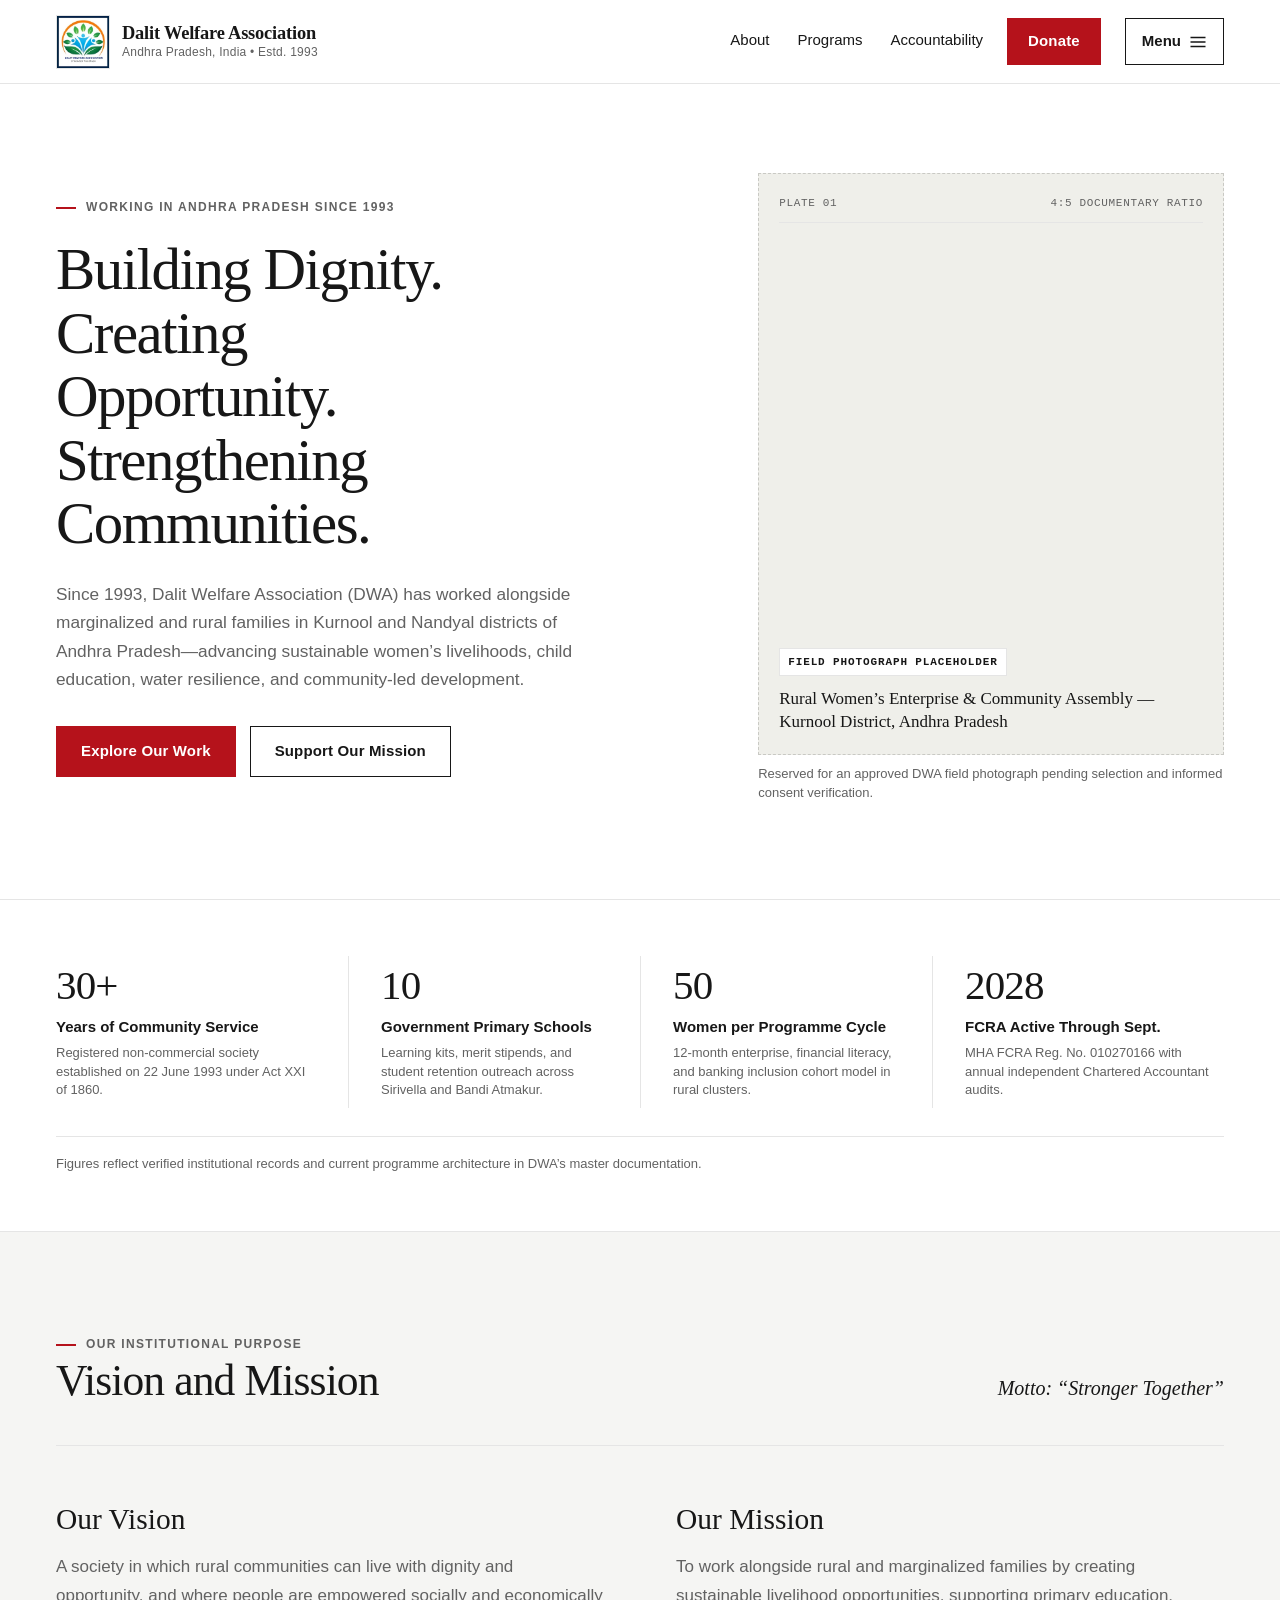
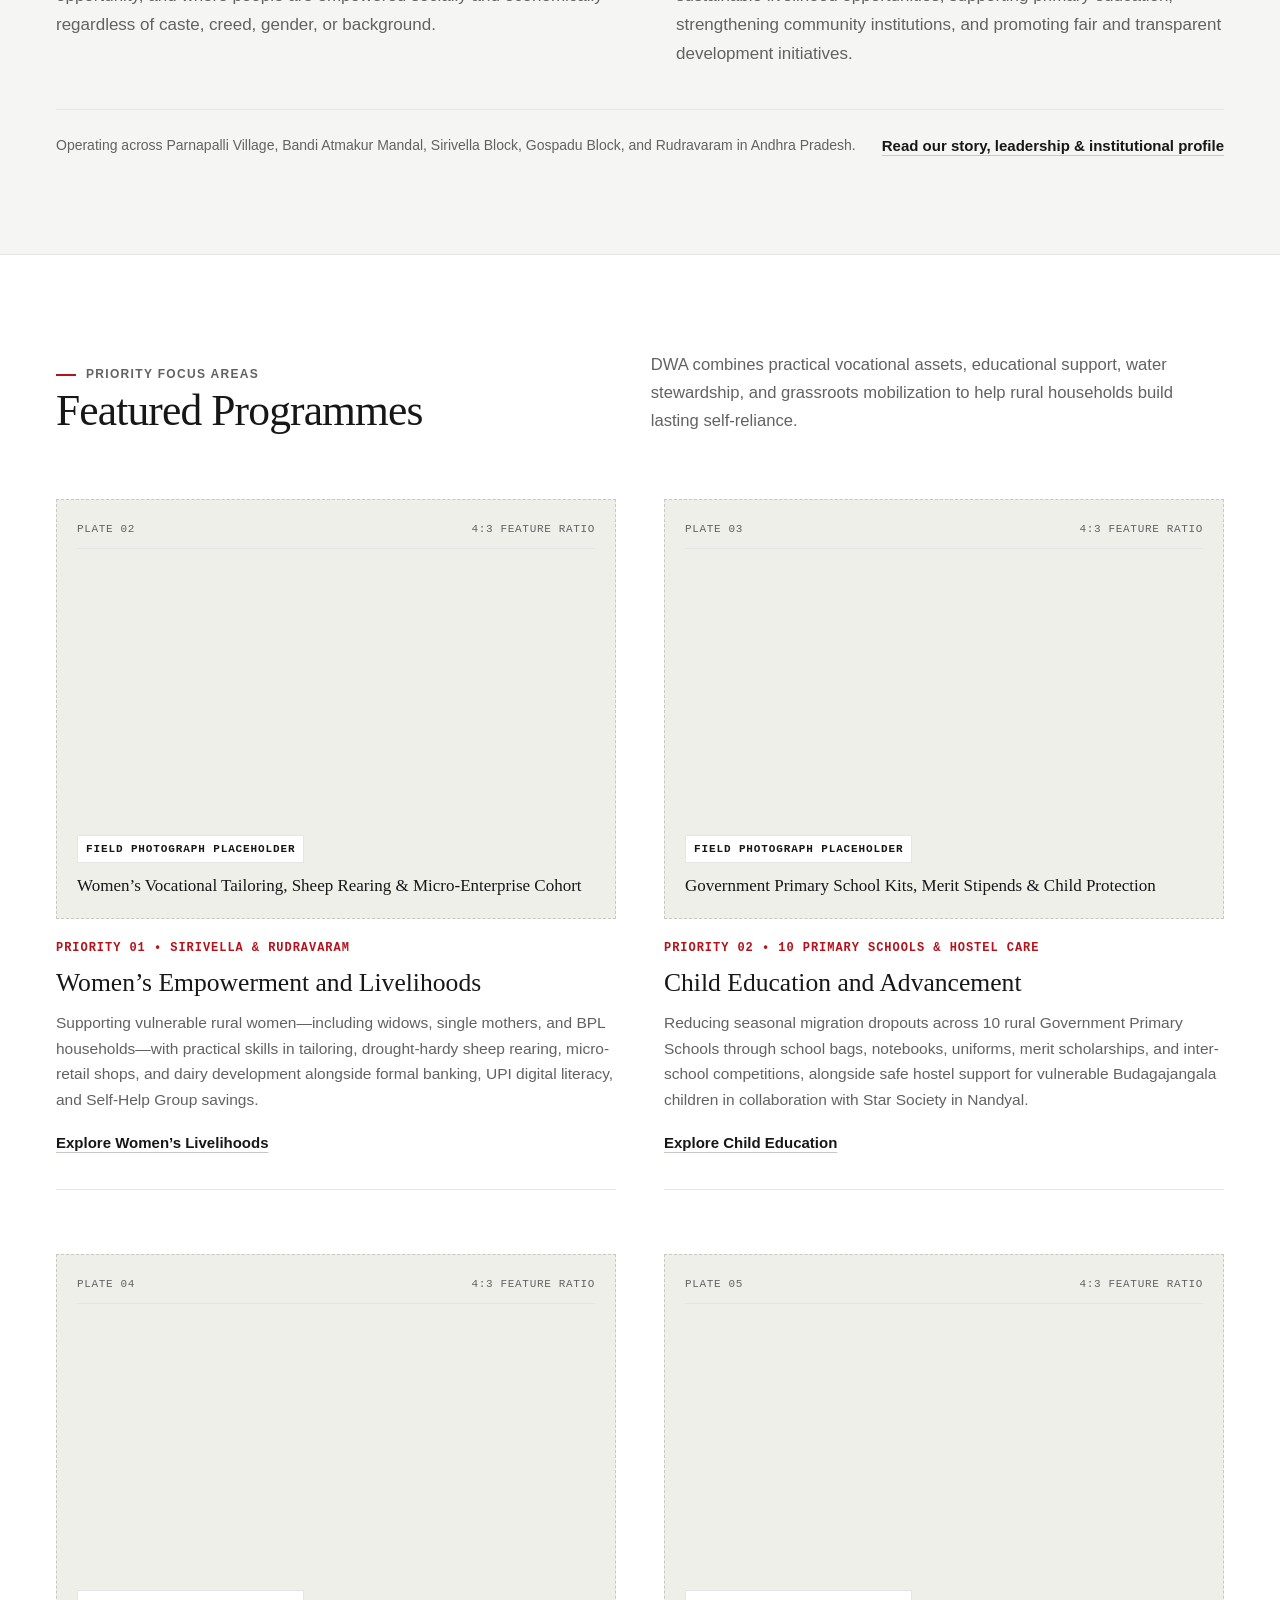
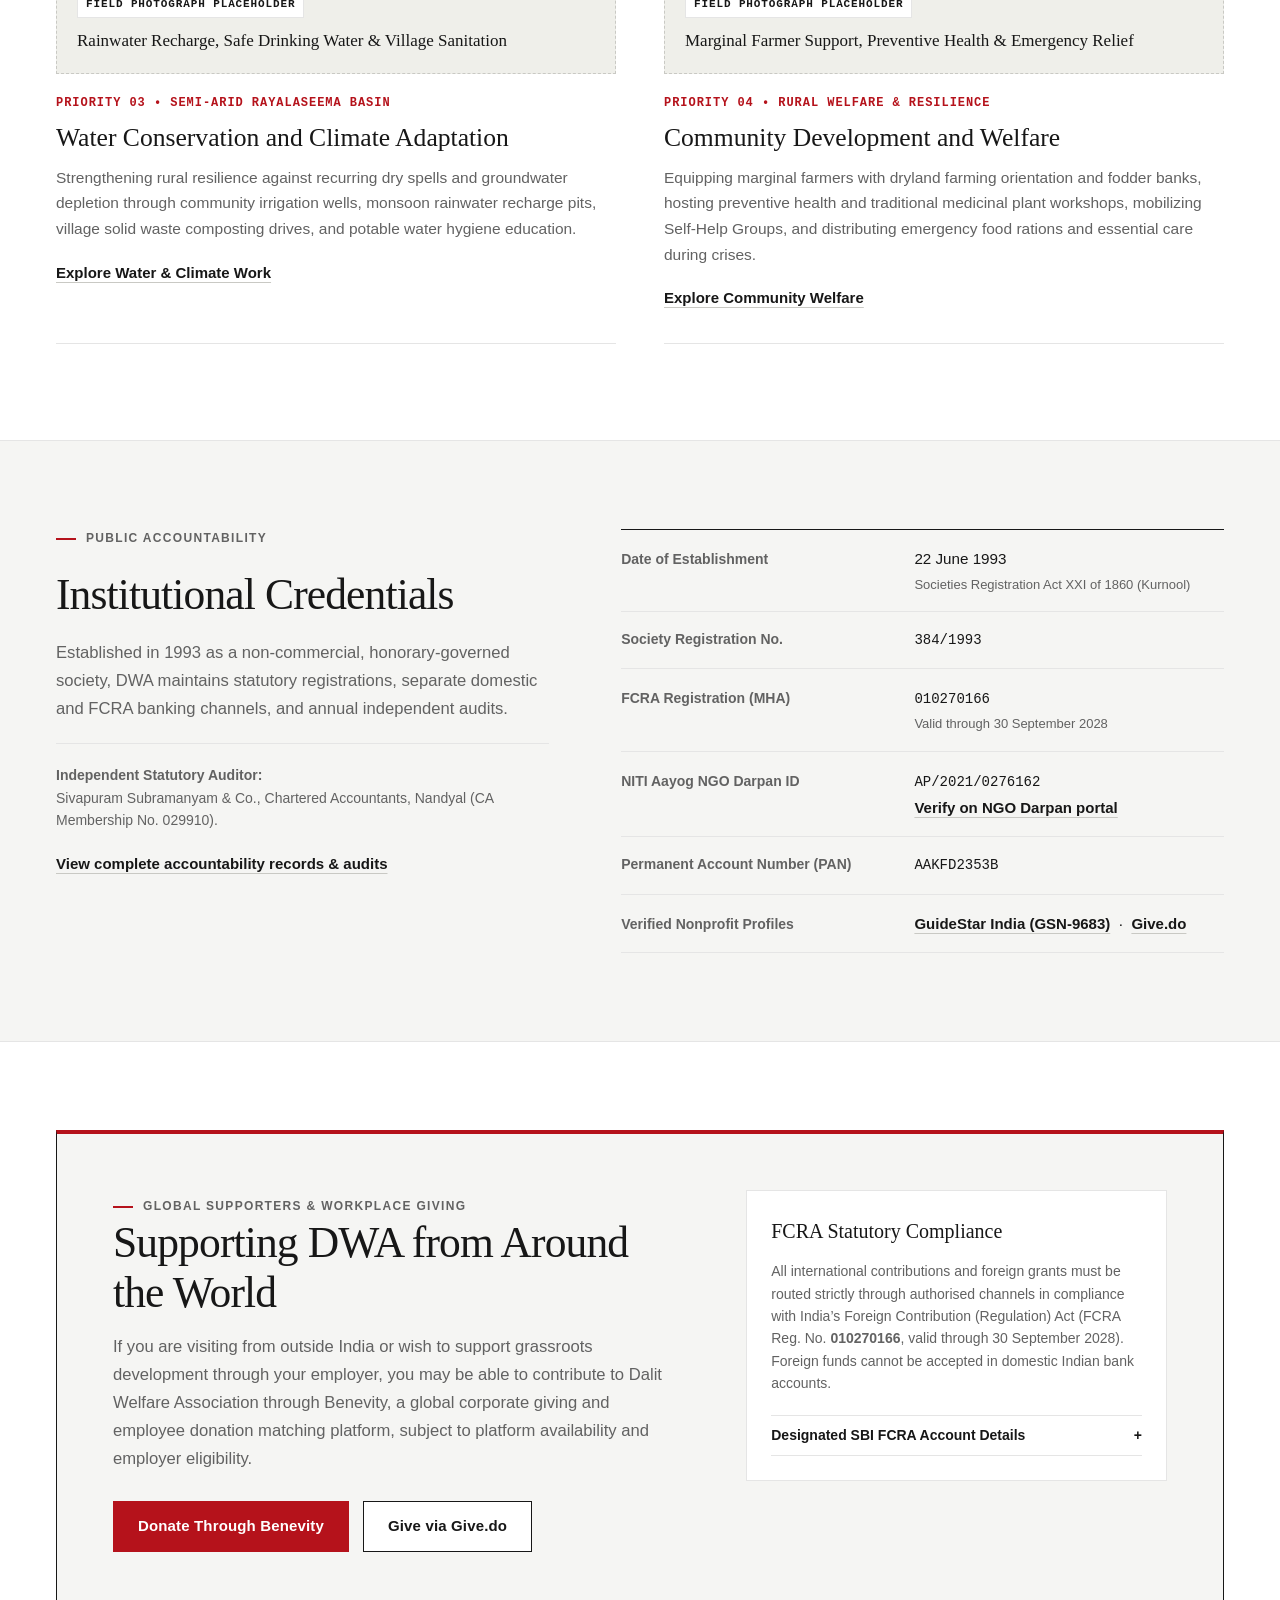
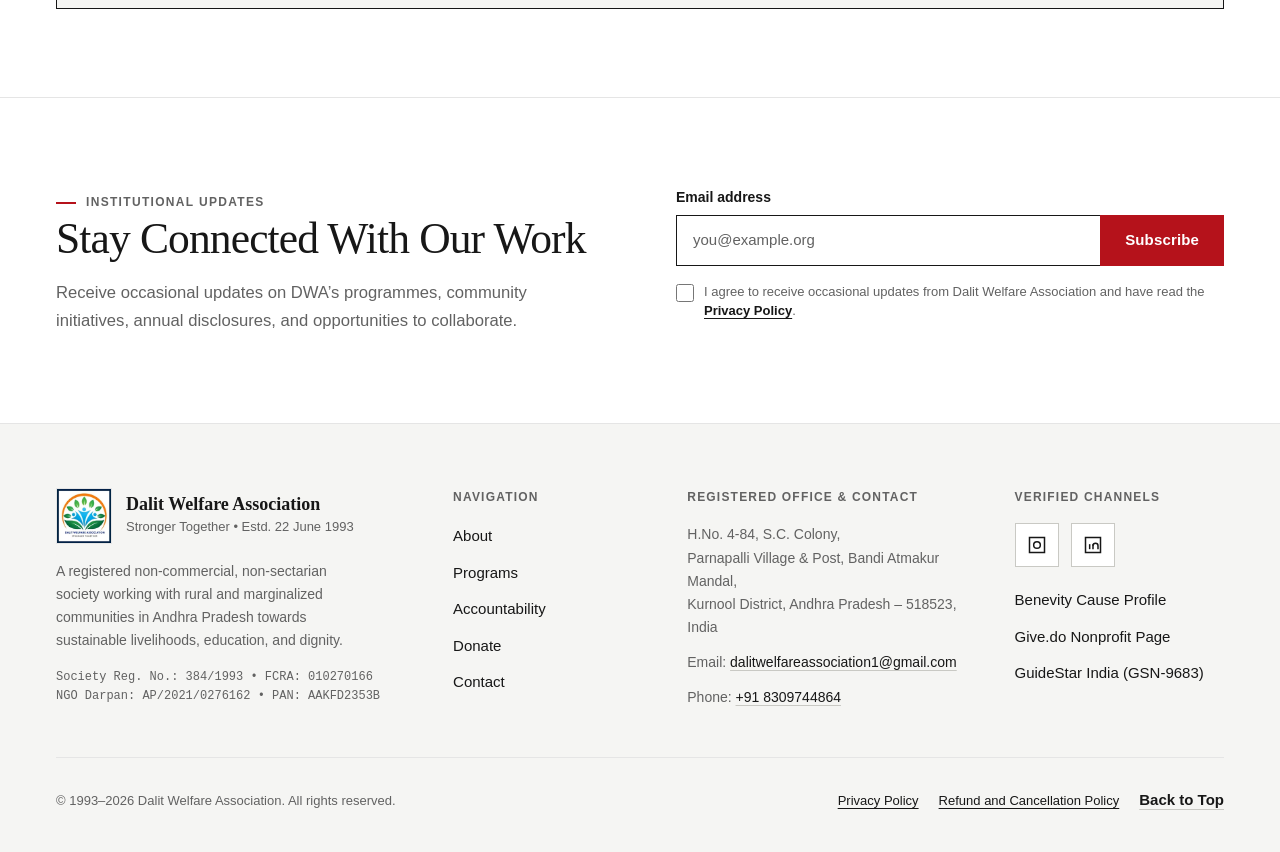
==== index.html @ 25429527 "feat: build monochrome editorial 5-page website, Cloudflare Worker form API, Pages config, and remov" ====
<!DOCTYPE html>
<html lang="en" id="top">
<head>
  <meta charset="UTF-8">
  <meta name="viewport" content="width=device-width, initial-scale=1.0">
  <title>Dalit Welfare Association (DWA) — Rural Empowerment in Andhra Pradesh Since 1993</title>
  <meta name="description" content="Established on 22 June 1993 in Kurnool District, Andhra Pradesh, Dalit Welfare Association (DWA) advances women's livelihoods, child education, water conservation, and community resilience.">
  <meta name="robots" content="index, follow">
  <meta name="theme-color" content="#FFFFFF">
  <meta name="dwa-api-base" content="">
  <link rel="canonical" href="https://dalitwelfareassociation.org/">

  <!-- Open Graph Metadata -->
  <meta property="og:type" content="website">
  <meta property="og:site_name" content="Dalit Welfare Association (DWA)">
  <meta property="og:locale" content="en_IN">
  <meta property="og:url" content="https://dalitwelfareassociation.org/">
  <meta property="og:title" content="Dalit Welfare Association (DWA) — Stronger Together Since 1993">
  <meta property="og:description" content="Registered grassroots society in Andhra Pradesh advancing sustainable women's livelihoods, primary child education, water stewardship, and transparent community development.">
  <meta property="og:image" content="https://dalitwelfareassociation.org/assets/images/dwa-logo-square.png">
  <meta property="og:image:width" content="512">
  <meta property="og:image:height" content="512">
  <meta property="og:image:alt" content="Dalit Welfare Association official square emblem">

  <!-- Twitter Card -->
  <meta name="twitter:card" content="summary">
  <meta name="twitter:title" content="Dalit Welfare Association (DWA) — Established 1993">
  <meta name="twitter:description" content="Advancing rural livelihoods, women's micro-enterprise, child education, and community resilience in Kurnool & Nandyal, Andhra Pradesh.">
  <meta name="twitter:image" content="https://dalitwelfareassociation.org/assets/images/dwa-logo-square.png">

  <!-- Icons & Preload -->
  <link rel="icon" type="image/png" sizes="64x64" href="assets/images/favicon-64.png">
  <link rel="apple-touch-icon" sizes="180x180" href="assets/images/apple-touch-icon.png">
  <link rel="preload" as="image" href="assets/images/dwa-logo-sm.webp" type="image/webp">

  <!-- Local Production Stylesheet (Zero External CDN Dependencies) -->
  <link rel="stylesheet" href="assets/css/styles.css">

  <!-- Structured Data: Verified Institutional Profile -->
  <script type="application/ld+json">
  {
    "@context": "https://schema.org",
    "@graph": [
      {
        "@type": "NGO",
        "@id": "https://dalitwelfareassociation.org/#organization",
        "name": "Dalit Welfare Association",
        "alternateName": "DWA",
        "url": "https://dalitwelfareassociation.org/",
        "logo": {
          "@type": "ImageObject",
          "url": "https://dalitwelfareassociation.org/assets/images/dwa-logo-square.png",
          "width": 512,
          "height": 512
        },
        "description": "Dalit Welfare Association (DWA) is a non-commercial, non-sectarian society registered on 22 June 1993 in Kurnool District, Andhra Pradesh, dedicated to women's livelihoods, child education, water resilience, and community-led development.",
        "foundingDate": "1993-06-22",
        "slogan": "Stronger Together",
        "email": "dalitwelfareassociation1@gmail.com",
        "telephone": "+91-8309744864",
        "taxID": "AAKFD2353B",
        "areaServed": [
          {
            "@type": "AdministrativeArea",
            "name": "Kurnool District, Andhra Pradesh"
          },
          {
            "@type": "AdministrativeArea",
            "name": "Nandyal District, Andhra Pradesh"
          }
        ],
        "address": {
          "@type": "PostalAddress",
          "streetAddress": "H.No. 4-84, S.C. Colony, Parnapalli Village & Post, Bandi Atmakur Mandal",
          "addressLocality": "Kurnool District",
          "addressRegion": "Andhra Pradesh",
          "postalCode": "518523",
          "addressCountry": "IN"
        },
        "sameAs": [
          "https://www.instagram.com/dwaindia",
          "https://id.linkedin.com/company/dalitwelfareassociation?trk=public_profile_volunteering-position_profile-section-card_full-click",
          "https://give.do/discover/18G1/dalit-welfare-association/",
          "https://guidestarindia.org/GSN-9683/DWA",
          "https://mygoodness.benevity.org/community/cause/356-5640831431326_7b83"
        ]
      },
      {
        "@type": "WebSite",
        "@id": "https://dalitwelfareassociation.org/#website",
        "url": "https://dalitwelfareassociation.org/",
        "name": "Dalit Welfare Association (DWA)",
        "publisher": {
          "@id": "https://dalitwelfareassociation.org/#organization"
        },
        "inLanguage": "en-IN"
      }
    ]
  }
  </script>
</head>
<body>

  <!-- Accessibility Skip Link -->
  <a href="#main-content" class="skip-link">Skip to main content</a>

  <!-- =========================================================================
       HEADER & PRIMARY NAVIGATION
       Square DWA Logo | Visible Nav: About, Programs, Accountability, Donate + Menu
       ========================================================================= -->
  <header class="site-header">
    <div class="dwa-container">
      <div class="site-header-inner">

        <a href="index.html" class="site-brand" aria-label="Dalit Welfare Association — Home">
          <div class="site-logo-box">
            <picture>
              <source srcset="assets/images/dwa-logo-sm.webp" type="image/webp">
              <img src="assets/images/dwa-logo-sm.png" alt="Dalit Welfare Association official square logo" width="54" height="54" class="site-logo-img" fetchpriority="high">
            </picture>
          </div>
          <div class="site-brand-text">
            <span class="site-title">Dalit Welfare Association</span>
            <span class="site-subtitle">Andhra Pradesh, India &bull; Estd. 1993</span>
          </div>
        </a>

        <div class="site-header-actions">
          <nav class="site-desktop-nav" aria-label="Primary navigation">
            <a href="about.html" class="nav-item">About</a>
            <a href="programs.html" class="nav-item">Programs</a>
            <a href="accountability.html" class="nav-item">Accountability</a>
          </nav>

          <a href="donate.html" class="btn btn-primary header-btn-donate">Donate</a>

          <button id="btn-open-menu" type="button" class="btn-menu" aria-expanded="false" aria-controls="fullscreen-menu" aria-label="Open full site directory menu">
            <span class="btn-menu-label">Menu</span>
            <svg viewBox="0 0 24 24" fill="none" stroke="currentColor" stroke-width="2" aria-hidden="true">
              <path stroke-linecap="square" d="M3 6h18M3 12h18M3 18h18"></path>
            </svg>
          </button>
        </div>

      </div>
    </div>
  </header>

  <!-- =========================================================================
       FULL-SCREEN NAVIGATION OVERLAY
       Multi-column editorial directory on desktop; collapsible accordion on mobile
       ========================================================================= -->
  <div id="fullscreen-menu" class="fullscreen-overlay" role="dialog" aria-modal="true" aria-label="Full website directory" aria-hidden="true" hidden>

    <div class="overlay-top-bar">
      <div class="dwa-container">
        <div class="overlay-top-bar-inner">
          <a href="#top" class="site-brand" aria-label="Dalit Welfare Association — Top of Homepage">
            <div class="site-logo-box">
              <picture>
                <source srcset="assets/images/dwa-logo-sm.webp" type="image/webp">
                <img src="assets/images/dwa-logo-sm.png" alt="Dalit Welfare Association square emblem" width="48" height="48" class="site-logo-img">
              </picture>
            </div>
            <div class="site-brand-text">
              <span class="site-title">Dalit Welfare Association</span>
              <span class="site-subtitle">Stronger Together &bull; Reg. No. 384/1993</span>
            </div>
          </a>

          <button id="btn-close-overlay" type="button" class="btn-close-overlay" aria-label="Close site directory menu">
            <span>Close</span>
            <span aria-hidden="true">&times;</span>
          </button>
        </div>
      </div>
    </div>

    <div class="overlay-body">
      <div class="dwa-container">
        <nav class="overlay-grid" aria-label="Comprehensive website sections">

          <!-- Column 1: Main Navigation -->
          <div>
            <ul class="overlay-primary-list">
              <li><a href="index.html" class="overlay-primary-link is-current">Home</a></li>
              <li><a href="about.html" class="overlay-primary-link">About</a></li>
              <li><a href="programs.html" class="overlay-primary-link">Programs</a></li>
              <li><a href="accountability.html" class="overlay-primary-link">Accountability</a></li>
              <li><a href="donate.html" class="overlay-primary-link">Donate</a></li>
            </ul>
          </div>

          <!-- Column 2: About Subsections -->
          <div class="overlay-col">
            <button type="button" class="overlay-col-heading" aria-expanded="false" aria-controls="overlay-about-list">
              <span>About DWA</span>
              <svg class="overlay-col-chevron" viewBox="0 0 24 24" fill="none" stroke="currentColor" stroke-width="2" aria-hidden="true">
                <path d="M6 9l6 6 6-6"></path>
              </svg>
            </button>
            <ul id="overlay-about-list" class="overlay-sublist is-collapsed">
              <li><a href="about.html#context" class="overlay-sublink">Regional &amp; Historical Context</a></li>
              <li><a href="about.html#history" class="overlay-sublink">Our Story &amp; Milestones</a></li>
              <li><a href="about.html#vision-mission" class="overlay-sublink">Vision, Mission &amp; Objectives</a></li>
              <li><a href="about.html#approach" class="overlay-sublink">Our Approach &amp; Geography</a></li>
              <li><a href="about.html#leadership" class="overlay-sublink">Organisation &amp; Leadership</a></li>
              <li><a href="about.html#credentials" class="overlay-sublink">Credentials &amp; Partners</a></li>
            </ul>
          </div>

          <!-- Column 3: Programs Subsections -->
          <div class="overlay-col">
            <button type="button" class="overlay-col-heading" aria-expanded="false" aria-controls="overlay-programs-list">
              <span>Programs</span>
              <svg class="overlay-col-chevron" viewBox="0 0 24 24" fill="none" stroke="currentColor" stroke-width="2" aria-hidden="true">
                <path d="M6 9l6 6 6-6"></path>
              </svg>
            </button>
            <ul id="overlay-programs-list" class="overlay-sublist is-collapsed">
              <li><a href="programs.html#womens-empowerment" class="overlay-sublink">Women&rsquo;s Empowerment &amp; Livelihoods</a></li>
              <li><a href="programs.html#financial-digital" class="overlay-sublink">Financial &amp; Digital Inclusion</a></li>
              <li><a href="programs.html#child-education" class="overlay-sublink">Child Education &amp; Protection</a></li>
              <li><a href="programs.html#water-conservation" class="overlay-sublink">Water Conservation &amp; Sanitation</a></li>
              <li><a href="programs.html#community-development" class="overlay-sublink">Community Development &amp; Health</a></li>
              <li><a href="programs.html#archives" class="overlay-sublink">Delivery Approach &amp; Archives</a></li>
            </ul>
          </div>

          <!-- Column 4: Accountability Subsections -->
          <div class="overlay-col">
            <button type="button" class="overlay-col-heading" aria-expanded="false" aria-controls="overlay-accountability-list">
              <span>Accountability</span>
              <svg class="overlay-col-chevron" viewBox="0 0 24 24" fill="none" stroke="currentColor" stroke-width="2" aria-hidden="true">
                <path d="M6 9l6 6 6-6"></path>
              </svg>
            </button>
            <ul id="overlay-accountability-list" class="overlay-sublist is-collapsed">
              <li><a href="accountability.html#legal-credentials" class="overlay-sublink">Legal &amp; Statutory Documents</a></li>
              <li><a href="accountability.html#financial-reports" class="overlay-sublink">Financial Reports &amp; Audits</a></li>
              <li><a href="accountability.html#downloads" class="overlay-sublink">Transparency Downloads</a></li>
              <li><a href="accountability.html#governance" class="overlay-sublink">Governance Architecture</a></li>
              <li><a href="accountability.html#projects" class="overlay-sublink">Previous &amp; Ongoing Projects</a></li>
              <li><a href="accountability.html#gallery-events" class="overlay-sublink">Events &amp; Photo Archive</a></li>
            </ul>
          </div>

          <!-- Column 5: Donate Subsections -->
          <div class="overlay-col">
            <button type="button" class="overlay-col-heading" aria-expanded="false" aria-controls="overlay-donate-list">
              <span>Donate &amp; Partner</span>
              <svg class="overlay-col-chevron" viewBox="0 0 24 24" fill="none" stroke="currentColor" stroke-width="2" aria-hidden="true">
                <path d="M6 9l6 6 6-6"></path>
              </svg>
            </button>
            <ul id="overlay-donate-list" class="overlay-sublist is-collapsed">
              <li><a href="donate.html#support-pathways" class="overlay-sublink">Ways to Support DWA</a></li>
              <li><a href="donate.html#contribution-selector" class="overlay-sublink">Contribution Amount Selector</a></li>
              <li><a href="donate.html#domestic-giving" class="overlay-sublink">Domestic Donations (India)</a></li>
              <li><a href="donate.html#international-giving" class="overlay-sublink">International Giving (FCRA)</a></li>
              <li><a href="donate.html#partner-enquiry" class="overlay-sublink">CSR, Grants &amp; Volunteering</a></li>
              <li><a href="donate.html#contact" class="overlay-sublink">Contact &amp; Enquiry Form</a></li>
            </ul>
          </div>

        </nav>
      </div>
    </div>

    <div class="overlay-footer-bar">
      <div class="dwa-container">
        <div class="overlay-footer-inner">
          <span>Registered Office: Parnapalli Village &amp; Post, Bandi Atmakur Mandal, Kurnool District, Andhra Pradesh &ndash; 518523</span>
          <span>Email: <a href="mailto:dalitwelfareassociation1@gmail.com" class="editorial-link">dalitwelfareassociation1@gmail.com</a></span>
        </div>
      </div>
    </div>

  </div>

  <!-- =========================================================================
       MAIN CONTENT (8 STRUCTURED HOMEPAGE SECTIONS)
       ========================================================================= -->
  <main id="main-content">

    <!-- 1. FULL-SCREEN EDITORIAL HERO -->
    <section class="hero-section" aria-labelledby="hero-heading">
      <div class="dwa-container">
        <div class="hero-grid">

          <div class="hero-content">
            <p class="eyebrow">
              <span class="eyebrow-marker" aria-hidden="true"></span>
              Working in Andhra Pradesh Since 1993
            </p>
            <h1 id="hero-heading" class="hero-title">
              Building Dignity. Creating Opportunity. Strengthening Communities.
            </h1>
            <p class="hero-intro">
              Since 1993, Dalit Welfare Association (DWA) has worked alongside marginalized and rural families in Kurnool and Nandyal districts of Andhra Pradesh&mdash;advancing sustainable women&rsquo;s livelihoods, child education, water resilience, and community-led development.
            </p>
            <div class="hero-actions">
              <a href="programs.html" class="btn btn-primary">Explore Our Work</a>
              <a href="donate.html" class="btn btn-secondary">Support Our Mission</a>
            </div>
          </div>

          <figure class="photo-figure">
            <div class="photo-placeholder ratio-hero" role="img" aria-label="Field photograph placeholder: Community and women's livelihood assembly in Kurnool District, Andhra Pradesh">
              <div class="photo-plate-meta">
                <span>Plate 01</span>
                <span>4:5 Documentary Ratio</span>
              </div>
              <div class="photo-placeholder-body">
                <span class="photo-placeholder-kicker">Field Photograph Placeholder</span>
                <p class="photo-placeholder-subject">
                  Rural Women&rsquo;s Enterprise &amp; Community Assembly &mdash; Kurnool District, Andhra Pradesh
                </p>
              </div>
            </div>
            <figcaption class="photo-caption">
              Reserved for an approved DWA field photograph pending selection and informed consent verification.
            </figcaption>
          </figure>

        </div>
      </div>
    </section>

    <!-- 2. IMPACT NUMBER METER -->
    <section class="meter-section" aria-labelledby="meter-heading">
      <div class="dwa-container">
        <h2 id="meter-heading" class="sr-only">Verified Operational Milestones and Programme Scope</h2>
        <div class="meter-grid">

          <div class="meter-item">
            <span class="meter-number">30+</span>
            <span class="meter-label">Years of Community Service</span>
            <p class="meter-sub">Registered non-commercial society established on 22 June 1993 under Act XXI of 1860.</p>
          </div>

          <div class="meter-item">
            <span class="meter-number">10</span>
            <span class="meter-label">Government Primary Schools</span>
            <p class="meter-sub">Learning kits, merit stipends, and student retention outreach across Sirivella and Bandi Atmakur.</p>
          </div>

          <div class="meter-item">
            <span class="meter-number">50</span>
            <span class="meter-label">Women per Programme Cycle</span>
            <p class="meter-sub">12-month enterprise, financial literacy, and banking inclusion cohort model in rural clusters.</p>
          </div>

          <div class="meter-item">
            <span class="meter-number">2028</span>
            <span class="meter-label">FCRA Active Through Sept.</span>
            <p class="meter-sub">MHA FCRA Reg. No. 010270166 with annual independent Chartered Accountant audits.</p>
          </div>

        </div>
        <p class="meter-footnote">
          Figures reflect verified institutional records and current programme architecture in DWA&rsquo;s master documentation.
        </p>
      </div>
    </section>

    <!-- 3. VISION AND MISSION -->
    <section id="vision-mission" class="vision-section" aria-labelledby="vision-mission-heading">
      <div class="dwa-container">

        <div class="vision-header">
          <div>
            <p class="eyebrow">
              <span class="eyebrow-marker" aria-hidden="true"></span>
              Our Institutional Purpose
            </p>
            <h2 id="vision-mission-heading" class="section-heading">Vision and Mission</h2>
          </div>
          <p class="vision-motto">Motto: &ldquo;Stronger Together&rdquo;</p>
        </div>

        <div class="vision-grid">
          <div class="vision-block">
            <h3>Our Vision</h3>
            <p>
              A society in which rural communities can live with dignity and opportunity, and where people are empowered socially and economically regardless of caste, creed, gender, or background.
            </p>
          </div>

          <div class="vision-block">
            <h3>Our Mission</h3>
            <p>
              To work alongside rural and marginalized families by creating sustainable livelihood opportunities, supporting primary education, strengthening community institutions, and promoting fair and transparent development initiatives.
            </p>
          </div>
        </div>

        <div class="vision-footer-row">
          <span>Operating across Parnapalli Village, Bandi Atmakur Mandal, Sirivella Block, Gospadu Block, and Rudravaram in Andhra Pradesh.</span>
          <a href="about.html" class="editorial-link">Read our story, leadership &amp; institutional profile</a>
        </div>

      </div>
    </section>

    <!-- 4. FEATURED PROGRAMMES -->
    <section id="programs" class="programs-section" aria-labelledby="programs-heading">
      <div class="dwa-container">

        <div class="section-intro-row">
          <div>
            <p class="eyebrow">
              <span class="eyebrow-marker" aria-hidden="true"></span>
              Priority Focus Areas
            </p>
            <h2 id="programs-heading" class="section-heading">Featured Programmes</h2>
          </div>
          <p class="section-lead">
            DWA combines practical vocational assets, educational support, water stewardship, and grassroots mobilization to help rural households build lasting self-reliance.
          </p>
        </div>

        <div class="programs-grid">

          <!-- Programme 1 -->
          <article id="programme-womens-livelihoods" class="programme-item">
            <figure class="photo-figure">
              <div class="photo-placeholder ratio-4x3" role="img" aria-label="Field photograph placeholder: Women's vocational tailoring, enterprise training, and Self-Help Group meeting">
                <div class="photo-plate-meta">
                  <span>Plate 02</span>
                  <span>4:3 Feature Ratio</span>
                </div>
                <div class="photo-placeholder-body">
                  <span class="photo-placeholder-kicker">Field Photograph Placeholder</span>
                  <p class="photo-placeholder-subject">
                    Women&rsquo;s Vocational Tailoring, Sheep Rearing &amp; Micro-Enterprise Cohort
                  </p>
                </div>
              </div>
            </figure>
            <span class="programme-meta">Priority 01 &bull; Sirivella &amp; Rudravaram</span>
            <h3 class="programme-title">Women&rsquo;s Empowerment and Livelihoods</h3>
            <p class="programme-desc">
              Supporting vulnerable rural women&mdash;including widows, single mothers, and BPL households&mdash;with practical skills in tailoring, drought-hardy sheep rearing, micro-retail shops, and dairy development alongside formal banking, UPI digital literacy, and Self-Help Group savings.
            </p>
            <div class="programme-action">
              <a href="programs.html#womens-empowerment" class="editorial-link">
                Explore Women&rsquo;s Livelihoods
              </a>
            </div>
          </article>

          <!-- Programme 2 -->
          <article id="programme-child-education" class="programme-item">
            <figure class="photo-figure">
              <div class="photo-placeholder ratio-4x3" role="img" aria-label="Field photograph placeholder: Government Primary School kit distribution and student learning session">
                <div class="photo-plate-meta">
                  <span>Plate 03</span>
                  <span>4:3 Feature Ratio</span>
                </div>
                <div class="photo-placeholder-body">
                  <span class="photo-placeholder-kicker">Field Photograph Placeholder</span>
                  <p class="photo-placeholder-subject">
                    Government Primary School Kits, Merit Stipends &amp; Child Protection
                  </p>
                </div>
              </div>
            </figure>
            <span class="programme-meta">Priority 02 &bull; 10 Primary Schools &amp; Hostel Care</span>
            <h3 class="programme-title">Child Education and Advancement</h3>
            <p class="programme-desc">
              Reducing seasonal migration dropouts across 10 rural Government Primary Schools through school bags, notebooks, uniforms, merit scholarships, and inter-school competitions, alongside safe hostel support for vulnerable Budagajangala children in collaboration with Star Society in Nandyal.
            </p>
            <div class="programme-action">
              <a href="programs.html#child-education" class="editorial-link">
                Explore Child Education
              </a>
            </div>
          </article>

          <!-- Programme 3 -->
          <article id="programme-water-conservation" class="programme-item">
            <figure class="photo-figure">
              <div class="photo-placeholder ratio-4x3" role="img" aria-label="Field photograph placeholder: Village water conservation, rainwater recharge, and sanitation awareness">
                <div class="photo-plate-meta">
                  <span>Plate 04</span>
                  <span>4:3 Feature Ratio</span>
                </div>
                <div class="photo-placeholder-body">
                  <span class="photo-placeholder-kicker">Field Photograph Placeholder</span>
                  <p class="photo-placeholder-subject">
                    Rainwater Recharge, Safe Drinking Water &amp; Village Sanitation
                  </p>
                </div>
              </div>
            </figure>
            <span class="programme-meta">Priority 03 &bull; Semi-Arid Rayalaseema Basin</span>
            <h3 class="programme-title">Water Conservation and Climate Adaptation</h3>
            <p class="programme-desc">
              Strengthening rural resilience against recurring dry spells and groundwater depletion through community irrigation wells, monsoon rainwater recharge pits, village solid waste composting drives, and potable water hygiene education.
            </p>
            <div class="programme-action">
              <a href="programs.html#water-conservation" class="editorial-link">
                Explore Water &amp; Climate Work
              </a>
            </div>
          </article>

          <!-- Programme 4 -->
          <article id="programme-community-development" class="programme-item">
            <figure class="photo-figure">
              <div class="photo-placeholder ratio-4x3" role="img" aria-label="Field photograph placeholder: Community health camp, dryland farmer orientation, and emergency relief distribution">
                <div class="photo-plate-meta">
                  <span>Plate 05</span>
                  <span>4:3 Feature Ratio</span>
                </div>
                <div class="photo-placeholder-body">
                  <span class="photo-placeholder-kicker">Field Photograph Placeholder</span>
                  <p class="photo-placeholder-subject">
                    Marginal Farmer Support, Preventive Health &amp; Emergency Relief
                  </p>
                </div>
              </div>
            </figure>
            <span class="programme-meta">Priority 04 &bull; Rural Welfare &amp; Resilience</span>
            <h3 class="programme-title">Community Development and Welfare</h3>
            <p class="programme-desc">
              Equipping marginal farmers with dryland farming orientation and fodder banks, hosting preventive health and traditional medicinal plant workshops, mobilizing Self-Help Groups, and distributing emergency food rations and essential care during crises.
            </p>
            <div class="programme-action">
              <a href="programs.html#community-development" class="editorial-link">
                Explore Community Welfare
              </a>
            </div>
          </article>

        </div>
      </div>
    </section>

    <!-- 5. INSTITUTIONAL CREDENTIALS -->
    <section id="credentials" class="credentials-section" aria-labelledby="credentials-heading">
      <div class="dwa-container">
        <div class="credentials-layout">

          <div class="credentials-summary">
            <p class="eyebrow">
              <span class="eyebrow-marker" aria-hidden="true"></span>
              Public Accountability
            </p>
            <h2 id="credentials-heading" class="section-heading">Institutional Credentials</h2>
            <p class="section-lead">
              Established in 1993 as a non-commercial, honorary-governed society, DWA maintains statutory registrations, separate domestic and FCRA banking channels, and annual independent audits.
            </p>
            <div class="credentials-auditor-note">
              <strong>Independent Statutory Auditor:</strong><br>
              Sivapuram Subramanyam &amp; Co., Chartered Accountants, Nandyal (CA Membership No. 029910).
            </div>
            <div>
              <a href="accountability.html" class="editorial-link">
                View complete accountability records &amp; audits
              </a>
            </div>
          </div>

          <dl class="credentials-ledger">
            <div class="credential-row">
              <dt class="credential-label">Date of Establishment</dt>
              <dd class="credential-value">
                22 June 1993
                <span class="credential-sub">Societies Registration Act XXI of 1860 (Kurnool)</span>
              </dd>
            </div>

            <div class="credential-row">
              <dt class="credential-label">Society Registration No.</dt>
              <dd class="credential-value credential-code">384/1993</dd>
            </div>

            <div class="credential-row">
              <dt class="credential-label">FCRA Registration (MHA)</dt>
              <dd class="credential-value">
                <span class="credential-code">010270166</span>
                <span class="credential-sub">Valid through 30 September 2028</span>
              </dd>
            </div>

            <div class="credential-row">
              <dt class="credential-label">NITI Aayog NGO Darpan ID</dt>
              <dd class="credential-value">
                <span class="credential-code">AP/2021/0276162</span>
                <span class="credential-sub">
                  <a href="https://ngodarpan.gov.in/#/search-ngo" target="_blank" rel="noopener noreferrer" class="editorial-link">Verify on NGO Darpan portal</a>
                </span>
              </dd>
            </div>

            <div class="credential-row">
              <dt class="credential-label">Permanent Account Number (PAN)</dt>
              <dd class="credential-value credential-code">AAKFD2353B</dd>
            </div>

            <div class="credential-row">
              <dt class="credential-label">Verified Nonprofit Profiles</dt>
              <dd class="credential-value">
                <a href="https://guidestarindia.org/GSN-9683/DWA" target="_blank" rel="noopener noreferrer" class="editorial-link">GuideStar India (GSN-9683)</a>
                &nbsp;&middot;&nbsp;
                <a href="https://give.do/discover/18G1/dalit-welfare-association/" target="_blank" rel="noopener noreferrer" class="editorial-link">Give.do</a>
              </dd>
            </div>
          </dl>

        </div>
      </div>
    </section>

    <!-- 6. INTERNATIONAL VISITORS – BENEVITY & FCRA GIVING -->
    <section id="international-giving" class="international-section" aria-labelledby="international-heading">
      <div class="dwa-container">
        <div class="international-frame">
          <div class="international-grid">

            <div>
              <p class="eyebrow">
                <span class="eyebrow-marker" aria-hidden="true"></span>
                Global Supporters &amp; Workplace Giving
              </p>
              <h2 id="international-heading" class="section-heading">Supporting DWA from Around the World</h2>
              <p class="section-lead lead-spaced">
                If you are visiting from outside India or wish to support grassroots development through your employer, you may be able to contribute to Dalit Welfare Association through Benevity, a global corporate giving and employee donation matching platform, subject to platform availability and employer eligibility.
              </p>

              <div class="international-actions">
                <a href="https://mygoodness.benevity.org/community/cause/356-5640831431326_7b83" target="_blank" rel="noopener noreferrer" class="btn btn-primary">
                  Donate Through Benevity
                </a>
                <a href="https://give.do/discover/18G1/dalit-welfare-association/" target="_blank" rel="noopener noreferrer" class="btn btn-secondary">
                  Give via Give.do
                </a>
              </div>
            </div>

            <aside class="fcra-disclosure-box" aria-label="FCRA compliance and designated remittance channel">
              <h3 class="fcra-disclosure-title">FCRA Statutory Compliance</h3>
              <p class="fcra-disclosure-note">
                All international contributions and foreign grants must be routed strictly through authorised channels in compliance with India&rsquo;s Foreign Contribution (Regulation) Act (FCRA Reg. No. <strong>010270166</strong>, valid through 30 September 2028). Foreign funds cannot be accepted in domestic Indian bank accounts.
              </p>

              <details class="fcra-details">
                <summary>
                  <span>Designated SBI FCRA Account Details</span>
                  <span aria-hidden="true">+</span>
                </summary>
                <div class="fcra-wire-list">
                  <div class="fcra-wire-row">
                    <span class="fcra-wire-label">Account Name</span>
                    <span class="fcra-wire-val">DALIT WELFARE ASSOCIATION</span>
                  </div>
                  <div class="fcra-wire-row">
                    <span class="fcra-wire-label">Account Number</span>
                    <span class="fcra-wire-val">40108791616</span>
                  </div>
                  <div class="fcra-wire-row">
                    <span class="fcra-wire-label">Account Type</span>
                    <span class="fcra-wire-val">FCRA Savings Account</span>
                  </div>
                  <div class="fcra-wire-row">
                    <span class="fcra-wire-label">Bank &amp; Branch</span>
                    <span class="fcra-wire-val">State Bank of India, Main Branch, 11 Sansad Marg, New Delhi &ndash; 110001</span>
                  </div>
                  <div class="fcra-wire-row">
                    <span class="fcra-wire-label">IFSC Code</span>
                    <span class="fcra-wire-val">SBIN0000691</span>
                  </div>
                  <div class="fcra-wire-row">
                    <span class="fcra-wire-label">SWIFT Code</span>
                    <span class="fcra-wire-val">SBININBB104</span>
                  </div>
                </div>
              </details>
            </aside>

          </div>
        </div>
      </div>
    </section>

    <!-- 7. NEWSLETTER SUBSCRIPTION -->
    <section id="newsletter" class="newsletter-section" aria-labelledby="newsletter-heading">
      <div class="dwa-container">
        <div class="newsletter-grid">

          <div>
            <p class="eyebrow">
              <span class="eyebrow-marker" aria-hidden="true"></span>
              Institutional Updates
            </p>
            <h2 id="newsletter-heading" class="section-heading">Stay Connected With Our Work</h2>
            <p class="section-lead lead-spaced">
              Receive occasional updates on DWA&rsquo;s programmes, community initiatives, annual disclosures, and opportunities to collaborate.
            </p>
          </div>

          <form id="dwa-newsletter-form" class="newsletter-form" novalidate>
            <!-- Honeypot spam trap -->
            <div class="honeypot-field" aria-hidden="true">
              <label for="newsletter-company">Leave this field empty</label>
              <input type="text" id="newsletter-company" name="company_website" tabindex="-1" autocomplete="off">
            </div>

            <div>
              <label for="newsletter-email" class="form-label">Email address</label>
              <div class="newsletter-input-row">
                <input
                  type="email"
                  id="newsletter-email"
                  name="email"
                  class="form-input"
                  placeholder="you@example.org"
                  autocomplete="email"
                  required
                >
                <button type="submit" class="btn btn-primary">Subscribe</button>
              </div>
            </div>

            <div class="consent-row">
              <input type="checkbox" id="newsletter-consent" name="consent" class="consent-checkbox" required>
              <label for="newsletter-consent">
                I agree to receive occasional updates from Dalit Welfare Association and have read the
                <button type="button" class="inline-modal-trigger" data-modal-open="modal-privacy">Privacy Policy</button>.
              </label>
            </div>

            <div id="newsletter-status" class="form-status" role="status" aria-live="polite" hidden></div>
          </form>

        </div>
      </div>
    </section>

  </main>

  <!-- =========================================================================
       8. INSTITUTIONAL FOOTER
       ========================================================================= -->
  <footer id="site-footer" class="site-footer">
    <div class="dwa-container">
      <div class="footer-grid">

        <!-- Organisation -->
        <div>
          <div class="footer-brand-row">
            <div class="footer-logo-box">
              <picture>
                <source srcset="assets/images/dwa-logo-sm.webp" type="image/webp">
                <img src="assets/images/dwa-logo-sm.png" alt="Dalit Welfare Association square emblem" width="56" height="56" class="site-logo-img" loading="lazy">
              </picture>
            </div>
            <div>
              <div class="footer-org-name">Dalit Welfare Association</div>
              <div class="footer-motto">Stronger Together &bull; Estd. 22 June 1993</div>
            </div>
          </div>
          <p class="footer-desc">
            A registered non-commercial, non-sectarian society working with rural and marginalized communities in Andhra Pradesh towards sustainable livelihoods, education, and dignity.
          </p>
          <p class="footer-ids">
            Society Reg. No.: 384/1993 &bull; FCRA: 010270166<br>
            NGO Darpan: AP/2021/0276162 &bull; PAN: AAKFD2353B
          </p>
        </div>

        <!-- Navigation -->
        <div>
          <h2 class="footer-heading">Navigation</h2>
          <ul class="footer-nav-list">
            <li><a href="about.html" class="footer-link">About</a></li>
            <li><a href="programs.html" class="footer-link">Programs</a></li>
            <li><a href="accountability.html" class="footer-link">Accountability</a></li>
            <li><a href="donate.html" class="footer-link">Donate</a></li>
            <li><a href="donate.html#contact" class="footer-link">Contact</a></li>
          </ul>
        </div>

        <!-- Contact -->
        <div>
          <h2 class="footer-heading">Registered Office &amp; Contact</h2>
          <address class="footer-contact-block">
            <span>
              H.No. 4-84, S.C. Colony,<br>
              Parnapalli Village &amp; Post, Bandi Atmakur Mandal,<br>
              Kurnool District, Andhra Pradesh &ndash; 518523, India
            </span>
            <span>
              Email: <a href="mailto:dalitwelfareassociation1@gmail.com">dalitwelfareassociation1@gmail.com</a>
            </span>
            <span>
              Phone: <a href="tel:+918309744864">+91 8309744864</a>
            </span>
          </address>
        </div>

        <!-- Official Profiles & Social -->
        <div>
          <h2 class="footer-heading">Verified Channels</h2>
          <div class="social-links-row">
            <a href="https://www.instagram.com/dwaindia" target="_blank" rel="noopener noreferrer" class="social-icon-link" aria-label="Dalit Welfare Association on Instagram">
              <svg viewBox="0 0 24 24" fill="none" stroke="currentColor" stroke-width="1.8" aria-hidden="true">
                <rect x="3" y="3" width="18" height="18"></rect>
                <circle cx="12" cy="12" r="4"></circle>
                <line x1="17.5" y1="6.5" x2="17.51" y2="6.5"></line>
              </svg>
            </a>
            <a href="https://id.linkedin.com/company/dalitwelfareassociation?trk=public_profile_volunteering-position_profile-section-card_full-click" target="_blank" rel="noopener noreferrer" class="social-icon-link" aria-label="Dalit Welfare Association on LinkedIn">
              <svg viewBox="0 0 24 24" fill="none" stroke="currentColor" stroke-width="1.8" aria-hidden="true">
                <rect x="3" y="3" width="18" height="18"></rect>
                <line x1="8" y1="11" x2="8" y2="17"></line>
                <line x1="8" y1="8" x2="8" y2="8.01"></line>
                <path d="M12 17v-6"></path>
                <path d="M12 13a3 3 0 0 1 6 0v4"></path>
              </svg>
            </a>
          </div>
          <ul class="footer-nav-list">
            <li><a href="https://mygoodness.benevity.org/community/cause/356-5640831431326_7b83" target="_blank" rel="noopener noreferrer" class="footer-link">Benevity Cause Profile</a></li>
            <li><a href="https://give.do/discover/18G1/dalit-welfare-association/" target="_blank" rel="noopener noreferrer" class="footer-link">Give.do Nonprofit Page</a></li>
            <li><a href="https://guidestarindia.org/GSN-9683/DWA" target="_blank" rel="noopener noreferrer" class="footer-link">GuideStar India (GSN-9683)</a></li>
          </ul>
        </div>

      </div>

      <div id="footer-policies" class="footer-bottom">
        <p>&copy; 1993&ndash;2026 Dalit Welfare Association. All rights reserved.</p>
        <div class="footer-legal-links">
          <button type="button" class="footer-policy-btn" data-modal-open="modal-privacy">Privacy Policy</button>
          <button type="button" class="footer-policy-btn" data-modal-open="modal-refund">Refund and Cancellation Policy</button>
          <a href="#top" class="editorial-link">Back to Top</a>
        </div>
      </div>
    </div>
  </footer>

  <!-- =========================================================================
       ACCESSIBLE MODALS (PRIVACY POLICY, REFUND POLICY)
       ========================================================================= -->

  <!-- Privacy Policy Modal -->
  <div id="modal-privacy" class="modal-backdrop" role="dialog" aria-modal="true" aria-labelledby="modal-privacy-title" hidden>
    <div class="modal-panel">
      <div class="modal-header">
        <h2 id="modal-privacy-title" class="modal-title">Privacy Policy</h2>
        <button type="button" class="modal-close-btn" data-modal-close aria-label="Close Privacy Policy">&times;</button>
      </div>
      <div class="modal-content">
        <div class="modal-notice-banner">
          <strong>Document Status:</strong> Draft institutional privacy framework aligned with DWA&rsquo;s content standards; formal policy wording is subject to final approval by DWA&rsquo;s Governing Body prior to Phase 3 form &amp; CRM integration.
        </div>
        <h3>1. Data Minimization &amp; Purpose</h3>
        <p>
          Dalit Welfare Association (DWA) collects only the information necessary to respond to programme enquiries, partnership requests, or consented institutional updates. This static homepage preview does not run third-party advertising trackers or persist form submissions in browser storage.
        </p>
        <h3>2. Beneficiary &amp; Donor Safeguards</h3>
        <p>
          DWA does not publish personal bank details or sensitive beneficiary information. Photographs and individual narratives are published only with documented informed consent and child protection safeguards.
        </p>
        <h3>3. Enquiries &amp; Contact</h3>
        <p>
          For privacy questions or data requests, please contact Dalit Welfare Association at
          <a href="mailto:dalitwelfareassociation1@gmail.com" class="editorial-link">dalitwelfareassociation1@gmail.com</a>
          or +91 8309744864, or write to our registered office in Parnapalli Village, Kurnool District, Andhra Pradesh &ndash; 518523.
        </p>
      </div>
      <div class="modal-footer">
        <button type="button" class="btn btn-secondary" data-modal-close>Close</button>
      </div>
    </div>
  </div>

  <!-- Refund and Cancellation Policy Modal -->
  <div id="modal-refund" class="modal-backdrop" role="dialog" aria-modal="true" aria-labelledby="modal-refund-title" hidden>
    <div class="modal-panel">
      <div class="modal-header">
        <h2 id="modal-refund-title" class="modal-title">Refund and Cancellation Policy</h2>
        <button type="button" class="modal-close-btn" data-modal-close aria-label="Close Refund and Cancellation Policy">&times;</button>
      </div>
      <div class="modal-content">
        <div class="modal-notice-banner">
          <strong>Document Status:</strong> Informational disclosure aligned with DWA&rsquo;s statutory guidelines; formal legal refund terms must be approved by DWA&rsquo;s Governing Body before enabling live online payment gateways in Phase 2/3.
        </div>
        <h3>1. External Giving Platforms</h3>
        <p>
          Contributions initiated through third-party verified platforms such as Benevity or Give.do are governed by the respective platform&rsquo;s processing, receipting, and cancellation terms in addition to applicable Indian statutory regulations.
        </p>
        <h3>2. Direct Transfers &amp; Error Resolution</h3>
        <p>
          For questions regarding a bank transfer, FCRA remittance (SBI FCRA Account 40108791616), or duplicate transaction enquiry, donors should contact DWA immediately with transaction reference details at
          <a href="mailto:dalitwelfareassociation1@gmail.com" class="editorial-link">dalitwelfareassociation1@gmail.com</a>
          or +91 8309744864.
        </p>
        <h3>3. Statutory Compliance</h3>
        <p>
          All domestic and foreign contributions are accounted for under Indian law, audited annually by Sivapuram Subramanyam &amp; Co., Chartered Accountants, and subject to strict separation between domestic and FCRA channels.
        </p>
      </div>
      <div class="modal-footer">
        <button type="button" class="btn btn-secondary" data-modal-close>Close</button>
      </div>
    </div>
  </div>

  <!-- Deferred Vanilla JavaScript -->
  <script src="assets/js/main.js" defer></script>
</body>
</html>
---- assets/css/styles.css ----
/* ==========================================================================
   Dalit Welfare Association (DWA) — Official Stylesheet (Homepage Phase 1)
   Monochrome Editorial System with Restrained Accent Red
   Zero external CDN dependencies | Strictly square geometry (border-radius: 0)
   ========================================================================== */

:root {
  /* Color Palette (90% Monochrome + Restrained Red Accent) */
  --bg-primary: #FFFFFF;
  --bg-secondary: #F5F5F3;
  --bg-placeholder: #EFEFEA;
  --text-primary: #171717;
  --text-secondary: #626262;
  --border-color: #E5E5E5;
  --border-strong: #C9C9C4;
  --border-dark: #171717;
  --accent-red: #B5121B;
  --accent-red-hover: #8F0E16;

  /* Typography (Zero external font network requests) */
  --font-serif: 'Source Serif 4', 'Noto Serif', 'Liberation Serif', Georgia, 'Times New Roman', serif;
  --font-sans: 'Inter', 'Noto Sans', 'Liberation Sans', system-ui, -apple-system, BlinkMacSystemFont, 'Segoe UI', Roboto, sans-serif;
  --font-mono: ui-monospace, 'SFMono-Regular', Menlo, Monaco, Consolas, monospace;

  /* Layout & Spacing */
  --container-max: 1280px;
  --gutter-mobile: 1.25rem;   /* 20px */
  --gutter-tablet: 2rem;      /* 32px */
  --gutter-desktop: 3.5rem;   /* 56px */
  --header-height: 76px;
}

@media (min-width: 1024px) {
  :root {
    --header-height: 84px;
  }
}

/* ==========================================================================
   1. BASE RESET & ACCESSIBILITY FOUNDATION
   ========================================================================== */

*,
*::before,
*::after {
  box-sizing: border-box;
  margin: 0;
  padding: 0;
  border-radius: 0 !important;
}

html {
  font-size: 16px;
  font-family: var(--font-sans);
  color: var(--text-primary);
  background-color: var(--bg-primary);
  line-height: 1.6;
  scroll-behavior: smooth;
  text-rendering: optimizeLegibility;
  -webkit-font-smoothing: antialiased;
  -moz-osx-font-smoothing: grayscale;
  overflow-x: clip;
}

body {
  background-color: var(--bg-primary);
  color: var(--text-primary);
  font-family: var(--font-sans);
  font-size: 1rem;
  line-height: 1.65;
  overflow-x: clip;
}

body.scroll-locked {
  overflow: hidden;
}

@media (prefers-reduced-motion: reduce) {
  html {
    scroll-behavior: auto;
  }
  *,
  *::before,
  *::after {
    animation-duration: 0.01ms !important;
    animation-iteration-count: 1 !important;
    transition-duration: 0.01ms !important;
    scroll-behavior: auto !important;
  }
}

/* Anchor scroll offset below sticky header & in-page subnav bar */
[id] {
  scroll-margin-top: calc(var(--header-height) + 4.25rem);
}

/* Skip Link */
.skip-link {
  position: absolute;
  top: -120px;
  left: 1rem;
  z-index: 1000;
  background-color: var(--text-primary);
  color: var(--bg-primary);
  padding: 0.75rem 1.25rem;
  font-size: 0.875rem;
  font-weight: 600;
  text-decoration: none;
  border: 2px solid var(--accent-red);
}

.skip-link:focus {
  top: 1rem;
  outline: none;
}

/* Keyboard Focus Visibility */
:focus-visible {
  outline: 2px solid var(--accent-red);
  outline-offset: 2px;
}

img {
  display: block;
  max-width: 100%;
  height: auto;
}

a {
  color: inherit;
}

button,
input {
  font: inherit;
  color: inherit;
}

/* ==========================================================================
   2. LAYOUT CONTAINER & TYPOGRAPHY PRIMITIVES
   ========================================================================== */

.dwa-container {
  width: 100%;
  max-width: var(--container-max);
  margin-left: auto;
  margin-right: auto;
  padding-left: var(--gutter-mobile);
  padding-right: var(--gutter-mobile);
}

@media (min-width: 640px) {
  .dwa-container {
    padding-left: var(--gutter-tablet);
    padding-right: var(--gutter-tablet);
  }
}

@media (min-width: 1024px) {
  .dwa-container {
    padding-left: var(--gutter-desktop);
    padding-right: var(--gutter-desktop);
  }
}

.font-serif {
  font-family: var(--font-serif);
}

.eyebrow {
  display: inline-flex;
  align-items: center;
  gap: 0.625rem;
  font-size: 0.75rem;
  font-weight: 600;
  letter-spacing: 0.11em;
  text-transform: uppercase;
  color: var(--text-secondary);
}

.eyebrow-marker {
  display: inline-block;
  width: 1.25rem;
  height: 2px;
  background-color: var(--accent-red);
  flex-shrink: 0;
}

.section-heading {
  font-family: var(--font-serif);
  font-weight: 400;
  font-size: clamp(1.85rem, 3.4vw, 2.75rem);
  line-height: 1.15;
  letter-spacing: -0.02em;
  color: var(--text-primary);
}

.section-lead {
  font-size: clamp(1rem, 1.3vw, 1.125rem);
  color: var(--text-secondary);
  line-height: 1.68;
  max-width: 62ch;
}

.lead-spaced {
  margin-top: 1rem;
}

/* Clean Editorial Text Links */
.editorial-link {
  display: inline-block;
  font-size: 0.9375rem;
  font-weight: 600;
  color: var(--text-primary);
  text-decoration: underline;
  text-underline-offset: 4px;
  text-decoration-thickness: 1px;
  text-decoration-color: var(--border-strong);
  transition: color 0.18s ease, text-decoration-color 0.18s ease;
}

.editorial-link:hover {
  color: var(--accent-red);
  text-decoration-color: var(--accent-red);
}

/* Screen-reader only */
.sr-only {
  position: absolute;
  width: 1px;
  height: 1px;
  padding: 0;
  margin: -1px;
  overflow: hidden;
  clip: rect(0, 0, 0, 0);
  white-space: nowrap;
  border: 0;
}

/* ==========================================================================
   3. BUTTON SYSTEM (STRICTLY SQUARE CORNERS)
   ========================================================================== */

.btn {
  display: inline-flex;
  align-items: center;
  justify-content: center;
  min-height: 44px;
  padding: 0.75rem 1.5rem;
  font-size: 0.9375rem;
  font-weight: 600;
  letter-spacing: 0.01em;
  text-decoration: none;
  border: 1px solid transparent;
  cursor: pointer;
  transition: background-color 0.18s ease, color 0.18s ease, border-color 0.18s ease;
  white-space: nowrap;
}

.btn-primary {
  background-color: var(--accent-red);
  color: var(--bg-primary);
  border-color: var(--accent-red);
}

.btn-primary:hover {
  background-color: var(--accent-red-hover);
  border-color: var(--accent-red-hover);
}

.btn-secondary {
  background-color: var(--bg-primary);
  color: var(--text-primary);
  border-color: var(--border-dark);
}

.btn-secondary:hover {
  background-color: var(--text-primary);
  color: var(--bg-primary);
}

.btn-subtle {
  background-color: transparent;
  color: var(--text-primary);
  border-color: var(--border-strong);
}

.btn-subtle:hover {
  border-color: var(--border-dark);
  background-color: var(--bg-secondary);
}

/* ==========================================================================
   4. HEADER & NAVIGATION BAR
   Square DWA Logo | No standalone Home button | About, Programs, Accountability, Donate + Menu
   ========================================================================== */

.site-header {
  position: sticky;
  top: 0;
  z-index: 100;
  height: var(--header-height);
  background-color: var(--bg-primary);
  border-bottom: 1px solid var(--border-color);
  display: flex;
  align-items: center;
}

.site-header-inner {
  display: flex;
  align-items: center;
  justify-content: space-between;
  gap: 1rem;
  width: 100%;
}

.site-brand {
  display: inline-flex;
  align-items: center;
  gap: 0.5rem;
  text-decoration: none;
  min-width: 0;
}

.site-logo-box {
  width: 40px;
  height: 40px;
  flex-shrink: 0;
  background-color: var(--bg-primary);
  border: 1px solid var(--border-color);
  display: flex;
  align-items: center;
  justify-content: center;
}

@media (min-width: 420px) {
  .site-brand {
    gap: 0.75rem;
  }
  .site-logo-box {
    width: 48px;
    height: 48px;
  }
}

@media (min-width: 1024px) {
  .site-logo-box {
    width: 54px;
    height: 54px;
  }
}

.site-logo-img {
  width: 100%;
  height: 100%;
  object-fit: contain;
}

.site-brand-text {
  display: flex;
  flex-direction: column;
  min-width: 0;
}

.site-title {
  font-family: var(--font-serif);
  font-size: 0.875rem;
  font-weight: 600;
  line-height: 1.18;
  color: var(--text-primary);
  letter-spacing: -0.01em;
}

.site-subtitle {
  font-size: 0.7rem;
  color: var(--text-secondary);
  line-height: 1.3;
  letter-spacing: 0.02em;
  display: none;
}

@media (min-width: 420px) {
  .site-title {
    font-size: 1.05rem;
  }
  .site-subtitle {
    display: block;
  }
}

@media (min-width: 1024px) {
  .site-title {
    font-size: 1.15rem;
  }
  .site-subtitle {
    font-size: 0.75rem;
  }
}

.site-header-actions {
  display: flex;
  align-items: center;
  gap: 0.5rem;
  flex-shrink: 0;
}

@media (min-width: 1024px) {
  .site-header-actions {
    gap: 1.5rem;
  }
}

.site-desktop-nav {
  display: none;
}

@media (min-width: 1024px) {
  .site-desktop-nav {
    display: flex;
    align-items: center;
    gap: 1.75rem;
  }
}

.nav-item {
  font-size: 0.9375rem;
  font-weight: 500;
  color: var(--text-primary);
  text-decoration: none;
  padding: 0.5rem 0;
  border-bottom: 2px solid transparent;
  transition: color 0.18s ease, border-color 0.18s ease;
}

.nav-item:hover,
.nav-item[aria-current="page"] {
  color: var(--accent-red);
  border-bottom-color: var(--accent-red);
}

.header-btn-donate {
  min-height: 40px;
  padding: 0.5rem 0.95rem;
  font-size: 0.875rem;
}

@media (min-width: 640px) {
  .header-btn-donate {
    min-height: 44px;
    padding: 0.625rem 1.25rem;
    font-size: 0.9375rem;
  }
}

.btn-menu {
  display: inline-flex;
  align-items: center;
  justify-content: center;
  gap: 0.5rem;
  min-height: 40px;
  min-width: 44px;
  padding: 0.5rem 0.75rem;
  background-color: var(--bg-primary);
  color: var(--text-primary);
  border: 1px solid var(--border-dark);
  font-size: 0.875rem;
  font-weight: 600;
  cursor: pointer;
  transition: background-color 0.18s ease, color 0.18s ease;
}

@media (min-width: 640px) {
  .btn-menu {
    min-height: 44px;
    padding: 0.625rem 1rem;
    font-size: 0.9375rem;
  }
}

.btn-menu:hover {
  background-color: var(--text-primary);
  color: var(--bg-primary);
}

.btn-menu-label {
  display: none;
}

@media (min-width: 480px) {
  .btn-menu-label {
    display: inline;
  }
}

.btn-menu svg {
  width: 18px;
  height: 18px;
}

/* ==========================================================================
   5. FULL-SCREEN NAVIGATION OVERLAY
   Multi-column editorial directory on desktop | Collapsible sections on mobile
   ========================================================================== */

.fullscreen-overlay {
  position: fixed;
  inset: 0;
  z-index: 500;
  background-color: var(--bg-primary);
  color: var(--text-primary);
  overflow-y: auto;
  display: flex;
  flex-direction: column;
}

.fullscreen-overlay[hidden] {
  display: none;
}

.overlay-top-bar {
  height: var(--header-height);
  border-bottom: 1px solid var(--border-color);
  display: flex;
  align-items: center;
  flex-shrink: 0;
}

.overlay-top-bar-inner {
  display: flex;
  align-items: center;
  justify-content: space-between;
  gap: 1rem;
}

.btn-close-overlay {
  display: inline-flex;
  align-items: center;
  justify-content: center;
  gap: 0.5rem;
  min-height: 44px;
  min-width: 44px;
  padding: 0.625rem 1rem;
  background-color: var(--text-primary);
  color: var(--bg-primary);
  border: 1px solid var(--text-primary);
  font-size: 0.875rem;
  font-weight: 600;
  cursor: pointer;
  transition: background-color 0.18s ease, border-color 0.18s ease;
}

.btn-close-overlay:hover {
  background-color: var(--accent-red);
  border-color: var(--accent-red);
}

.overlay-body {
  padding-top: 2rem;
  padding-bottom: 3rem;
  flex: 1;
}

@media (min-width: 1024px) {
  .overlay-body {
    padding-top: 3.5rem;
    padding-bottom: 4rem;
  }
}

.overlay-grid {
  display: grid;
  grid-template-columns: 1fr;
  gap: 1.5rem;
}

@media (min-width: 768px) {
  .overlay-grid {
    grid-template-columns: repeat(2, 1fr);
    gap: 2.5rem 2rem;
  }
}

@media (min-width: 1024px) {
  .overlay-grid {
    grid-template-columns: 1.15fr repeat(4, 1fr);
    gap: 2rem;
  }
}

.overlay-primary-list {
  list-style: none;
  border-bottom: 1px solid var(--border-color);
  padding-bottom: 1.25rem;
}

@media (min-width: 1024px) {
  .overlay-primary-list {
    border-bottom: none;
    border-right: 1px solid var(--border-color);
    padding-bottom: 0;
    padding-right: 1.5rem;
  }
}

.overlay-primary-link {
  display: flex;
  align-items: center;
  justify-content: space-between;
  padding: 0.625rem 0;
  font-family: var(--font-serif);
  font-size: 1.5rem;
  text-decoration: none;
  color: var(--text-primary);
  transition: color 0.18s ease;
}

.overlay-primary-link:hover {
  color: var(--accent-red);
}

.overlay-primary-link.is-current {
  color: var(--accent-red);
}

.overlay-col {
  border-bottom: 1px solid var(--border-color);
  padding-bottom: 1rem;
}

@media (min-width: 768px) {
  .overlay-col {
    border-bottom: none;
    padding-bottom: 0;
  }
}

.overlay-col-heading {
  display: flex;
  align-items: center;
  justify-content: space-between;
  width: 100%;
  background: none;
  border: none;
  padding: 0.5rem 0;
  margin-bottom: 0.5rem;
  text-align: left;
  font-size: 0.75rem;
  font-weight: 700;
  letter-spacing: 0.1em;
  text-transform: uppercase;
  color: var(--text-secondary);
  cursor: pointer;
}

@media (min-width: 768px) {
  .overlay-col-heading {
    cursor: default;
    border-bottom: 1px solid var(--border-color);
    padding-bottom: 0.75rem;
    margin-bottom: 1rem;
  }
  .overlay-col-chevron {
    display: none;
  }
}

.overlay-col-chevron {
  width: 16px;
  height: 16px;
  transition: transform 0.18s ease;
}

.overlay-col-heading[aria-expanded="true"] .overlay-col-chevron {
  transform: rotate(180deg);
}

.overlay-sublist {
  list-style: none;
  display: flex;
  flex-direction: column;
  gap: 0.625rem;
}

.overlay-sublist.is-collapsed {
  display: none;
}

@media (min-width: 768px) {
  .overlay-sublist.is-collapsed {
    display: flex;
  }
}

.overlay-sublink {
  display: inline-block;
  font-size: 0.9375rem;
  color: var(--text-primary);
  text-decoration: none;
  line-height: 1.4;
  transition: color 0.18s ease;
}

.overlay-sublink:hover {
  color: var(--accent-red);
  text-decoration: underline;
  text-underline-offset: 3px;
}

.overlay-footer-bar {
  border-top: 1px solid var(--border-color);
  background-color: var(--bg-secondary);
  padding: 1.5rem 0;
  font-size: 0.875rem;
  color: var(--text-secondary);
}

.overlay-footer-inner {
  display: flex;
  flex-direction: column;
  gap: 0.75rem;
}

@media (min-width: 768px) {
  .overlay-footer-inner {
    flex-direction: row;
    align-items: center;
    justify-content: space-between;
  }
}

/* ==========================================================================
   6. DOCUMENTARY PHOTOGRAPH PLACEHOLDERS (ZERO STOCK / AI IMAGES)
   ========================================================================== */

.photo-figure {
  display: flex;
  flex-direction: column;
  width: 100%;
}

.photo-placeholder {
  position: relative;
  width: 100%;
  background-color: var(--bg-placeholder);
  border: 1px dashed var(--border-strong);
  display: flex;
  flex-direction: column;
  justify-content: space-between;
  padding: 1.25rem;
  overflow: hidden;
}

/* Explicit ratios prevent Cumulative Layout Shift (CLS) */
.ratio-hero {
  aspect-ratio: 5 / 4;
}

@media (min-width: 1024px) {
  .ratio-hero {
    aspect-ratio: 4 / 5;
    max-height: calc(100vh - var(--header-height) - 5rem);
  }
}

.ratio-4x3 {
  aspect-ratio: 4 / 3;
}

.photo-plate-meta {
  display: flex;
  align-items: center;
  justify-content: space-between;
  gap: 0.5rem;
  font-family: var(--font-mono);
  font-size: 0.6875rem;
  letter-spacing: 0.06em;
  text-transform: uppercase;
  color: var(--text-secondary);
  border-bottom: 1px solid var(--border-color);
  padding-bottom: 0.625rem;
}

.photo-placeholder-body {
  margin-top: auto;
  padding-top: 1.25rem;
}

.photo-placeholder-kicker {
  display: inline-block;
  font-family: var(--font-mono);
  font-size: 0.6875rem;
  font-weight: 600;
  letter-spacing: 0.08em;
  text-transform: uppercase;
  color: var(--text-primary);
  background-color: var(--bg-primary);
  border: 1px solid var(--border-color);
  padding: 0.25rem 0.5rem;
  margin-bottom: 0.75rem;
}

.photo-placeholder-subject {
  font-family: var(--font-serif);
  font-size: 1.0625rem;
  line-height: 1.35;
  color: var(--text-primary);
}

.photo-caption {
  margin-top: 0.625rem;
  font-size: 0.8125rem;
  color: var(--text-secondary);
  line-height: 1.45;
}

/* ==========================================================================
   7. SECTION 1 — FULL-SCREEN EDITORIAL HERO (90–100vh ON DESKTOP)
   ========================================================================== */

.hero-section {
  padding-top: 2.5rem;
  padding-bottom: 3rem;
  border-bottom: 1px solid var(--border-color);
}

@media (min-width: 1024px) {
  .hero-section {
    min-height: calc(100vh - var(--header-height));
    display: flex;
    align-items: center;
    padding-top: 3rem;
    padding-bottom: 3.5rem;
  }
}

.hero-grid {
  display: grid;
  grid-template-columns: 1fr;
  gap: 2.25rem;
  align-items: center;
}

@media (min-width: 1024px) {
  .hero-grid {
    grid-template-columns: 1.15fr 0.85fr;
    gap: 4.5rem;
  }
}

.hero-content {
  display: flex;
  flex-direction: column;
  align-items: flex-start;
}

.hero-title {
  margin-top: 1.25rem;
  font-family: var(--font-serif);
  font-weight: 400;
  font-size: clamp(1.95rem, 4.6vw, 4.125rem);
  line-height: 1.08;
  letter-spacing: -0.025em;
  color: var(--text-primary);
  max-width: 16ch;
}

.hero-intro {
  margin-top: 1.5rem;
  font-size: clamp(1rem, 1.35vw, 1.1875rem);
  line-height: 1.65;
  color: var(--text-secondary);
  max-width: 54ch;
}

.hero-actions {
  margin-top: 2rem;
  display: flex;
  flex-wrap: wrap;
  gap: 0.875rem;
  width: 100%;
}

.hero-actions .btn {
  width: 100%;
}

@media (min-width: 480px) {
  .hero-actions .btn {
    width: auto;
  }
}

/* ==========================================================================
   8. SECTION 2 — IMPACT NUMBER METER
   Horizontal editorial row with vertical dividers (always visible without JS)
   ========================================================================== */

.meter-section {
  background-color: var(--bg-primary);
  border-bottom: 1px solid var(--border-color);
  padding: 2.5rem 0;
}

@media (min-width: 1024px) {
  .meter-section {
    padding: 3.5rem 0;
  }
}

.meter-grid {
  display: grid;
  grid-template-columns: 1fr;
  gap: 1.75rem;
}

@media (min-width: 540px) {
  .meter-grid {
    grid-template-columns: repeat(2, 1fr);
    gap: 2rem 0;
  }
}

@media (min-width: 1024px) {
  .meter-grid {
    grid-template-columns: repeat(4, 1fr);
    gap: 0;
  }
}

.meter-item {
  display: flex;
  flex-direction: column;
  padding-bottom: 1.25rem;
  border-bottom: 1px solid var(--border-color);
}

.meter-item:last-child {
  border-bottom: none;
  padding-bottom: 0;
}

@media (min-width: 540px) {
  .meter-item {
    border-bottom: none;
    padding: 0.25rem 1.5rem;
    border-left: 1px solid var(--border-color);
  }
  .meter-item:nth-child(odd) {
    padding-left: 0;
    border-left: none;
  }
}

@media (min-width: 1024px) {
  .meter-item {
    padding: 0.5rem 2rem;
    border-left: 1px solid var(--border-color);
  }
  .meter-item:nth-child(odd) {
    padding-left: 2rem;
    border-left: 1px solid var(--border-color);
  }
  .meter-item:first-child {
    padding-left: 0;
    border-left: none;
  }
  .meter-item:last-child {
    padding-right: 0;
  }
}

.meter-number {
  font-family: var(--font-serif);
  font-size: clamp(2.125rem, 3.2vw, 3rem);
  font-weight: 400;
  line-height: 1.05;
  letter-spacing: -0.02em;
  color: var(--text-primary);
}

.meter-label {
  margin-top: 0.5rem;
  font-size: 0.9375rem;
  font-weight: 600;
  color: var(--text-primary);
}

.meter-sub {
  margin-top: 0.25rem;
  font-size: 0.8125rem;
  color: var(--text-secondary);
  line-height: 1.45;
}

.meter-footnote {
  margin-top: 1.75rem;
  padding-top: 1rem;
  border-top: 1px solid var(--border-color);
  font-size: 0.8125rem;
  color: var(--text-secondary);
}

/* ==========================================================================
   9. SECTION 3 — VISION AND MISSION
   Minimal two-column editorial split on #F5F5F3
   ========================================================================== */

.vision-section {
  background-color: var(--bg-secondary);
  border-bottom: 1px solid var(--border-color);
  padding: 4rem 0;
}

@media (min-width: 1024px) {
  .vision-section {
    padding: 6rem 0;
  }
}

.vision-header {
  display: flex;
  flex-direction: column;
  gap: 0.75rem;
  padding-bottom: 2.5rem;
  border-bottom: 1px solid var(--border-color);
}

@media (min-width: 768px) {
  .vision-header {
    flex-direction: row;
    align-items: flex-end;
    justify-content: space-between;
  }
}

.vision-motto {
  font-family: var(--font-serif);
  font-style: italic;
  font-size: 1.25rem;
  color: var(--text-primary);
}

.vision-grid {
  display: grid;
  grid-template-columns: 1fr;
  gap: 2.5rem;
  margin-top: 2.5rem;
}

@media (min-width: 768px) {
  .vision-grid {
    grid-template-columns: 1fr 1fr;
    gap: 4.5rem;
    margin-top: 3.5rem;
  }
}

.vision-block h3 {
  font-family: var(--font-serif);
  font-size: clamp(1.5rem, 2.3vw, 2rem);
  font-weight: 400;
  line-height: 1.2;
  color: var(--text-primary);
  margin-bottom: 1rem;
}

.vision-block p {
  font-size: 1.0625rem;
  line-height: 1.7;
  color: var(--text-secondary);
}

.vision-footer-row {
  margin-top: 2.5rem;
  padding-top: 1.5rem;
  border-top: 1px solid var(--border-color);
  display: flex;
  flex-wrap: wrap;
  align-items: center;
  justify-content: space-between;
  gap: 1rem;
  font-size: 0.875rem;
  color: var(--text-secondary);
}

/* ==========================================================================
   10. SECTION 4 — FEATURED PROGRAMMES
   Refined 2x2 editorial composition (zero cards/shadows)
   ========================================================================== */

.programs-section {
  background-color: var(--bg-primary);
  border-bottom: 1px solid var(--border-color);
  padding: 4rem 0;
}

@media (min-width: 1024px) {
  .programs-section {
    padding: 6rem 0;
  }
}

.section-intro-row {
  display: flex;
  flex-direction: column;
  gap: 1rem;
  margin-bottom: 3rem;
}

@media (min-width: 1024px) {
  .section-intro-row {
    flex-direction: row;
    align-items: flex-end;
    justify-content: space-between;
    margin-bottom: 4rem;
  }
}

.programs-grid {
  display: grid;
  grid-template-columns: 1fr;
  gap: 3rem;
}

@media (min-width: 768px) {
  .programs-grid {
    grid-template-columns: repeat(2, 1fr);
    gap: 4rem 3rem;
  }
}

.programme-item {
  display: flex;
  flex-direction: column;
  align-items: flex-start;
  padding-bottom: 2rem;
  border-bottom: 1px solid var(--border-color);
}

.programme-meta {
  margin-top: 1.25rem;
  font-family: var(--font-mono);
  font-size: 0.75rem;
  letter-spacing: 0.08em;
  text-transform: uppercase;
  color: var(--accent-red);
  font-weight: 600;
}

.programme-title {
  margin-top: 0.5rem;
  font-family: var(--font-serif);
  font-size: clamp(1.375rem, 2vw, 1.75rem);
  font-weight: 400;
  line-height: 1.22;
  color: var(--text-primary);
}

.programme-desc {
  margin-top: 0.75rem;
  font-size: 0.96875rem;
  line-height: 1.65;
  color: var(--text-secondary);
}

.programme-action {
  margin-top: 1.125rem;
}

/* ==========================================================================
   11. SECTION 5 — INSTITUTIONAL CREDENTIALS
   Structured typography & hairline dividers on #F5F5F3 (not badge clusters)
   ========================================================================== */

.credentials-section {
  background-color: var(--bg-secondary);
  border-bottom: 1px solid var(--border-color);
  padding: 4rem 0;
}

@media (min-width: 1024px) {
  .credentials-section {
    padding: 5.5rem 0;
  }
}

.credentials-layout {
  display: grid;
  grid-template-columns: 1fr;
  gap: 2.5rem;
}

@media (min-width: 1024px) {
  .credentials-layout {
    grid-template-columns: 0.9fr 1.1fr;
    gap: 4.5rem;
    align-items: start;
  }
}

.credentials-summary {
  display: flex;
  flex-direction: column;
  align-items: flex-start;
  gap: 1.25rem;
}

.credentials-auditor-note {
  padding-top: 1.25rem;
  border-top: 1px solid var(--border-color);
  font-size: 0.875rem;
  color: var(--text-secondary);
  line-height: 1.6;
}

.credentials-ledger {
  border-top: 1px solid var(--border-dark);
}

.credential-row {
  display: grid;
  grid-template-columns: 1fr;
  gap: 0.25rem;
  padding: 1rem 0;
  border-bottom: 1px solid var(--border-color);
}

@media (min-width: 540px) {
  .credential-row {
    grid-template-columns: 1fr 1.15fr;
    gap: 1.5rem;
    align-items: baseline;
  }
}

.credential-label {
  font-size: 0.875rem;
  font-weight: 600;
  color: var(--text-secondary);
}

.credential-value {
  font-size: 0.95rem;
  color: var(--text-primary);
  font-weight: 500;
}

.credential-code {
  font-family: var(--font-mono);
  font-size: 0.875rem;
  color: var(--text-primary);
}

.credential-sub {
  display: block;
  font-size: 0.8125rem;
  color: var(--text-secondary);
  font-weight: 400;
  margin-top: 0.125rem;
}

/* ==========================================================================
   12. SECTION 6 — INTERNATIONAL VISITORS & SUPPORT (BENEVITY / FCRA)
   Distinctive monochrome block with small red accent
   ========================================================================== */

.international-section {
  background-color: var(--bg-primary);
  border-bottom: 1px solid var(--border-color);
  padding: 4rem 0;
}

@media (min-width: 1024px) {
  .international-section {
    padding: 5.5rem 0;
  }
}

.international-frame {
  background-color: var(--bg-secondary);
  border: 1px solid var(--border-dark);
  border-top: 4px solid var(--accent-red);
  padding: 2rem 1.5rem;
}

@media (min-width: 768px) {
  .international-frame {
    padding: 3.5rem;
  }
}

.international-grid {
  display: grid;
  grid-template-columns: 1fr;
  gap: 2.5rem;
}

@media (min-width: 1024px) {
  .international-grid {
    grid-template-columns: 1.15fr 0.85fr;
    gap: 4rem;
    align-items: start;
  }
}

.international-actions {
  margin-top: 1.75rem;
  display: flex;
  flex-wrap: wrap;
  gap: 0.875rem;
}

.international-actions .btn {
  width: 100%;
}

@media (min-width: 480px) {
  .international-actions .btn {
    width: auto;
  }
}

.fcra-disclosure-box {
  background-color: var(--bg-primary);
  border: 1px solid var(--border-color);
  padding: 1.5rem;
}

.fcra-disclosure-title {
  font-family: var(--font-serif);
  font-size: 1.25rem;
  font-weight: 400;
  margin-bottom: 0.75rem;
  color: var(--text-primary);
}

.fcra-disclosure-note {
  font-size: 0.875rem;
  color: var(--text-secondary);
  line-height: 1.6;
  margin-bottom: 1.25rem;
}

.fcra-details summary {
  font-size: 0.875rem;
  font-weight: 600;
  color: var(--text-primary);
  cursor: pointer;
  padding: 0.5rem 0;
  border-top: 1px solid var(--border-color);
  border-bottom: 1px solid var(--border-color);
  list-style: none;
  display: flex;
  align-items: center;
  justify-content: space-between;
}

.fcra-details summary::-webkit-details-marker {
  display: none;
}

.fcra-details[open] summary {
  border-bottom-color: transparent;
  color: var(--accent-red);
}

.fcra-wire-list {
  margin-top: 0.75rem;
  border-top: 1px solid var(--border-color);
}

.fcra-wire-row {
  display: flex;
  flex-direction: column;
  padding: 0.5rem 0;
  border-bottom: 1px solid var(--border-color);
  font-size: 0.8125rem;
}

@media (min-width: 480px) {
  .fcra-wire-row {
    flex-direction: row;
    justify-content: space-between;
    gap: 1rem;
  }
}

.fcra-wire-label {
  color: var(--text-secondary);
}

.fcra-wire-val {
  font-family: var(--font-mono);
  color: var(--text-primary);
  font-weight: 500;
  word-break: break-word;
}

/* ==========================================================================
   13. SECTION 7 — NEWSLETTER SUBSCRIPTION
   Minimalist form with validation, honeypot & honest Phase 1 staging feedback
   ========================================================================== */

.newsletter-section {
  background-color: var(--bg-primary);
  border-bottom: 1px solid var(--border-color);
  padding: 4rem 0;
}

@media (min-width: 1024px) {
  .newsletter-section {
    padding: 5.5rem 0;
  }
}

.newsletter-grid {
  display: grid;
  grid-template-columns: 1fr;
  gap: 2.25rem;
  align-items: start;
}

@media (min-width: 1024px) {
  .newsletter-grid {
    grid-template-columns: 1fr 1fr;
    gap: 4.5rem;
  }
}

.newsletter-form {
  display: flex;
  flex-direction: column;
  gap: 1rem;
}

.honeypot-field {
  position: absolute;
  left: -9999px;
  width: 1px;
  height: 1px;
  overflow: hidden;
  opacity: 0;
}

.form-label {
  display: block;
  font-size: 0.875rem;
  font-weight: 600;
  color: var(--text-primary);
  margin-bottom: 0.375rem;
}

.newsletter-input-row {
  display: flex;
  flex-direction: column;
  gap: 0.75rem;
}

@media (min-width: 540px) {
  .newsletter-input-row {
    flex-direction: row;
    gap: 0;
  }
}

.form-input {
  width: 100%;
  min-height: 48px;
  padding: 0.75rem 1rem;
  background-color: var(--bg-primary);
  border: 1px solid var(--border-dark);
  font-size: 0.9375rem;
  color: var(--text-primary);
}

@media (min-width: 540px) {
  .newsletter-input-row .form-input {
    border-right: none;
  }
}

.form-input::placeholder {
  color: var(--text-secondary);
}

.consent-row {
  display: flex;
  align-items: flex-start;
  gap: 0.625rem;
  font-size: 0.8125rem;
  color: var(--text-secondary);
  line-height: 1.5;
}

.consent-checkbox {
  width: 18px;
  height: 18px;
  margin-top: 2px;
  flex-shrink: 0;
  accent-color: var(--accent-red);
  cursor: pointer;
}

.inline-modal-trigger {
  background: none;
  border: none;
  padding: 0;
  font-size: inherit;
  font-weight: 600;
  color: var(--text-primary);
  text-decoration: underline;
  text-underline-offset: 3px;
  cursor: pointer;
}

.inline-modal-trigger:hover {
  color: var(--accent-red);
}

.form-status {
  padding: 0.875rem 1rem;
  border-left: 3px solid var(--text-primary);
  background-color: var(--bg-secondary);
  font-size: 0.875rem;
  line-height: 1.55;
  color: var(--text-primary);
}

.form-status[hidden] {
  display: none;
}

.form-status.is-error {
  border-left-color: var(--accent-red);
  color: var(--accent-red-hover);
}

/* ==========================================================================
   14. SECTION 8 — INSTITUTIONAL FOOTER
   Spacious 4-column institutional layout + accessible policy modal triggers
   ========================================================================== */

.site-footer {
  background-color: var(--bg-secondary);
  color: var(--text-primary);
  padding-top: 4rem;
  padding-bottom: 2.5rem;
}

.footer-grid {
  display: grid;
  grid-template-columns: 1fr;
  gap: 2.5rem;
  padding-bottom: 3rem;
  border-bottom: 1px solid var(--border-color);
}

@media (min-width: 640px) {
  .footer-grid {
    grid-template-columns: repeat(2, 1fr);
  }
}

@media (min-width: 1024px) {
  .footer-grid {
    grid-template-columns: 1.5fr 0.8fr 1.2fr 0.9fr;
    gap: 3rem;
  }
}

.footer-brand-row {
  display: flex;
  align-items: center;
  gap: 0.875rem;
  margin-bottom: 1rem;
}

.footer-logo-box {
  width: 56px;
  height: 56px;
  flex-shrink: 0;
  border: 1px solid var(--border-color);
  background-color: var(--bg-primary);
}

.footer-org-name {
  font-family: var(--font-serif);
  font-size: 1.125rem;
  font-weight: 600;
  line-height: 1.2;
}

.footer-motto {
  font-size: 0.8125rem;
  color: var(--text-secondary);
}

.footer-desc {
  font-size: 0.875rem;
  color: var(--text-secondary);
  line-height: 1.65;
  max-width: 38ch;
}

.footer-ids {
  margin-top: 1rem;
  font-family: var(--font-mono);
  font-size: 0.75rem;
  color: var(--text-secondary);
  line-height: 1.6;
}

.footer-heading {
  font-size: 0.75rem;
  font-weight: 700;
  letter-spacing: 0.1em;
  text-transform: uppercase;
  color: var(--text-secondary);
  margin-bottom: 1rem;
}

.footer-nav-list {
  list-style: none;
  display: flex;
  flex-direction: column;
  gap: 0.625rem;
}

.footer-link {
  font-size: 0.9375rem;
  color: var(--text-primary);
  text-decoration: none;
  transition: color 0.18s ease;
}

.footer-link:hover {
  color: var(--accent-red);
  text-decoration: underline;
  text-underline-offset: 3px;
}

.footer-contact-block {
  font-style: normal;
  font-size: 0.875rem;
  color: var(--text-secondary);
  line-height: 1.65;
  display: flex;
  flex-direction: column;
  gap: 0.75rem;
}

.footer-contact-block a {
  color: var(--text-primary);
  text-decoration: underline;
  text-underline-offset: 3px;
  text-decoration-color: var(--border-strong);
}

.footer-contact-block a:hover {
  color: var(--accent-red);
  text-decoration-color: var(--accent-red);
}

.social-links-row {
  display: flex;
  align-items: center;
  gap: 0.75rem;
  margin-bottom: 1.25rem;
}

.social-icon-link {
  display: inline-flex;
  align-items: center;
  justify-content: center;
  width: 44px;
  height: 44px;
  border: 1px solid var(--border-strong);
  background-color: var(--bg-primary);
  color: var(--text-primary);
  transition: border-color 0.18s ease, color 0.18s ease, background-color 0.18s ease;
}

.social-icon-link:hover {
  border-color: var(--accent-red);
  color: var(--accent-red);
}

.social-icon-link svg {
  width: 20px;
  height: 20px;
}

.footer-bottom {
  padding-top: 1.75rem;
  display: flex;
  flex-direction: column;
  gap: 1rem;
  font-size: 0.8125rem;
  color: var(--text-secondary);
}

@media (min-width: 768px) {
  .footer-bottom {
    flex-direction: row;
    align-items: center;
    justify-content: space-between;
  }
}

.footer-legal-links {
  display: flex;
  flex-wrap: wrap;
  align-items: center;
  gap: 1.25rem;
}

.footer-policy-btn {
  background: none;
  border: none;
  padding: 0.25rem 0;
  font-size: 0.8125rem;
  color: var(--text-primary);
  text-decoration: underline;
  text-underline-offset: 3px;
  cursor: pointer;
}

.footer-policy-btn:hover {
  color: var(--accent-red);
}

/* ==========================================================================
   15. ACCESSIBLE DIALOG MODALS (POLICY & PHASE 2 PREVIEW)
   ========================================================================== */

.modal-backdrop {
  position: fixed;
  inset: 0;
  z-index: 600;
  background-color: rgba(23, 23, 23, 0.72);
  display: flex;
  align-items: center;
  justify-content: center;
  padding: 1rem;
}

.modal-backdrop[hidden] {
  display: none;
}

.modal-panel {
  width: 100%;
  max-width: 740px;
  max-height: 88vh;
  background-color: var(--bg-primary);
  border: 1px solid var(--border-dark);
  display: flex;
  flex-direction: column;
  overflow: hidden;
}

.modal-header {
  display: flex;
  align-items: center;
  justify-content: space-between;
  gap: 1rem;
  padding: 1.25rem 1.5rem;
  border-bottom: 1px solid var(--border-color);
  background-color: var(--bg-secondary);
}

.modal-title {
  font-family: var(--font-serif);
  font-size: 1.375rem;
  font-weight: 400;
  color: var(--text-primary);
}

.modal-close-btn {
  display: inline-flex;
  align-items: center;
  justify-content: center;
  min-width: 44px;
  min-height: 44px;
  background-color: var(--bg-primary);
  border: 1px solid var(--border-dark);
  color: var(--text-primary);
  font-size: 1.25rem;
  line-height: 1;
  cursor: pointer;
  transition: background-color 0.18s ease, color 0.18s ease, border-color 0.18s ease;
}

.modal-close-btn:hover {
  background-color: var(--accent-red);
  border-color: var(--accent-red);
  color: var(--bg-primary);
}

.modal-content {
  padding: 1.5rem;
  overflow-y: auto;
  font-size: 0.9375rem;
  line-height: 1.68;
  color: var(--text-secondary);
}

@media (min-width: 640px) {
  .modal-content {
    padding: 2rem;
  }
}

.modal-content h3 {
  font-family: var(--font-serif);
  font-size: 1.125rem;
  font-weight: 600;
  color: var(--text-primary);
  margin-top: 1.25rem;
  margin-bottom: 0.5rem;
}

.modal-content h3:first-child {
  margin-top: 0;
}

.modal-content p + p {
  margin-top: 0.75rem;
}

.modal-notice-banner {
  background-color: var(--bg-secondary);
  border-left: 3px solid var(--accent-red);
  padding: 0.875rem 1rem;
  margin-bottom: 1.25rem;
  font-size: 0.875rem;
  color: var(--text-primary);
}

.modal-footer {
  padding: 1rem 1.5rem;
  border-top: 1px solid var(--border-color);
  display: flex;
  justify-content: flex-end;
  gap: 0.75rem;
}

/* ==========================================================================
   16. INNER PAGES — HERO, STICKY TABULAR SUBNAV, TABLES & MODULES
   ========================================================================== */

.page-hero {
  background-color: var(--bg-secondary);
  border-bottom: 1px solid var(--border-color);
  padding: 2.75rem 0 2.5rem;
}

@media (min-width: 1024px) {
  .page-hero {
    padding: 4.5rem 0 3.75rem;
  }
}

.page-hero-title {
  margin-top: 1rem;
  font-family: var(--font-serif);
  font-weight: 400;
  font-size: clamp(2rem, 4.2vw, 3.5rem);
  line-height: 1.09;
  letter-spacing: -0.025em;
  color: var(--text-primary);
  max-width: 20ch;
}

.page-hero .section-lead {
  margin-top: 1.25rem;
}

/* Sticky In-Page Tabular Navigation */
.subnav-bar {
  position: sticky;
  top: var(--header-height);
  z-index: 90;
  background-color: var(--bg-primary);
  border-bottom: 1px solid var(--border-color);
}

.subnav-scroll {
  overflow-x: auto;
  -webkit-overflow-scrolling: touch;
  scrollbar-width: thin;
}

.subnav-list {
  list-style: none;
  display: flex;
  align-items: stretch;
  gap: 0.25rem;
  min-width: max-content;
}

@media (min-width: 1024px) {
  .subnav-list {
    gap: 1.25rem;
  }
}

.subnav-link {
  display: inline-flex;
  align-items: center;
  min-height: 48px;
  padding: 0.625rem 0.75rem;
  font-size: 0.875rem;
  font-weight: 500;
  color: var(--text-secondary);
  text-decoration: none;
  border-bottom: 2px solid transparent;
  white-space: nowrap;
  transition: color 0.18s ease, border-color 0.18s ease;
}

@media (min-width: 1024px) {
  .subnav-link {
    padding: 0.75rem 0.25rem;
  }
}

.subnav-link:hover,
.subnav-link.is-active {
  color: var(--accent-red);
  border-bottom-color: var(--accent-red);
}

/* Section Rhythm & Surfaces */
.section-band {
  background-color: var(--bg-primary);
  border-bottom: 1px solid var(--border-color);
  padding: 3.25rem 0;
}

.section-band.band-alt {
  background-color: var(--bg-secondary);
}

@media (min-width: 1024px) {
  .section-band {
    padding: 5rem 0;
  }
}

.section-header-stack {
  display: flex;
  flex-direction: column;
  gap: 0.875rem;
  margin-bottom: 2.25rem;
}

@media (min-width: 1024px) {
  .section-header-stack {
    margin-bottom: 3rem;
  }
}

.sub-heading {
  font-family: var(--font-serif);
  font-size: clamp(1.375rem, 2.2vw, 1.85rem);
  font-weight: 400;
  line-height: 1.2;
  color: var(--text-primary);
  margin-bottom: 0.875rem;
}

.prose-copy {
  font-size: 1rem;
  line-height: 1.7;
  color: var(--text-secondary);
  max-width: 68ch;
}

.prose-copy + .prose-copy {
  margin-top: 1rem;
}

/* Editorial Split Grids */
.split-grid {
  display: grid;
  grid-template-columns: 1fr;
  gap: 2.25rem;
  align-items: start;
}

@media (min-width: 1024px) {
  .split-grid {
    grid-template-columns: 1fr 1fr;
    gap: 4rem;
  }
  .split-grid--wide-left {
    grid-template-columns: 1.2fr 0.8fr;
  }
  .split-grid--wide-right {
    grid-template-columns: 0.8fr 1.2fr;
  }
}

.cols-2 {
  display: grid;
  grid-template-columns: 1fr;
  gap: 2rem;
}

@media (min-width: 768px) {
  .cols-2 {
    grid-template-columns: repeat(2, 1fr);
    gap: 2.5rem 3rem;
  }
}

.cols-3 {
  display: grid;
  grid-template-columns: 1fr;
  gap: 1.75rem;
}

@media (min-width: 768px) {
  .cols-3 {
    grid-template-columns: repeat(2, 1fr);
  }
}

@media (min-width: 1024px) {
  .cols-3 {
    grid-template-columns: repeat(3, 1fr);
    gap: 2.5rem;
  }
}

/* Clean Square-Marker Bullet List & Key-Value Rows */
.bullet-list {
  list-style: none;
  display: flex;
  flex-direction: column;
  gap: 0.875rem;
  margin-top: 1rem;
}

.bullet-list li {
  position: relative;
  padding-left: 1.25rem;
  font-size: 0.96875rem;
  line-height: 1.6;
  color: var(--text-secondary);
}

.bullet-list li::before {
  content: '';
  position: absolute;
  left: 0;
  top: 0.58em;
  width: 6px;
  height: 6px;
  background-color: var(--accent-red);
}

.bullet-list strong {
  color: var(--text-primary);
}

.editorial-block-item {
  border-top: 1px solid var(--border-dark);
  padding-top: 1.125rem;
}

.editorial-block-item h3 {
  font-family: var(--font-serif);
  font-size: 1.2rem;
  font-weight: 400;
  color: var(--text-primary);
  margin-bottom: 0.5rem;
}

.editorial-block-item p {
  font-size: 0.9375rem;
  line-height: 1.62;
  color: var(--text-secondary);
}

/* Additional Aspect Ratios */
.ratio-16x9 {
  aspect-ratio: 16 / 9;
}

.ratio-3x2 {
  aspect-ratio: 3 / 2;
}

/* Callout & Verification Disclosures */
.callout-note {
  background-color: var(--bg-secondary);
  border: 1px solid var(--border-color);
  border-left: 3px solid var(--accent-red);
  padding: 1.125rem 1.25rem;
  font-size: 0.875rem;
  line-height: 1.6;
  color: var(--text-secondary);
}

.band-alt .callout-note {
  background-color: var(--bg-primary);
}

.callout-note strong {
  color: var(--text-primary);
}

/* Responsive Editorial Tables */
.table-scroll {
  width: 100%;
  overflow-x: auto;
  -webkit-overflow-scrolling: touch;
  border-top: 1px solid var(--border-dark);
  border-bottom: 1px solid var(--border-color);
}

.editorial-table {
  width: 100%;
  border-collapse: collapse;
  min-width: 620px;
  text-align: left;
  font-size: 0.9rem;
}

.editorial-table th {
  font-size: 0.75rem;
  font-weight: 700;
  letter-spacing: 0.08em;
  text-transform: uppercase;
  color: var(--text-secondary);
  padding: 0.95rem 1rem 0.95rem 0;
  border-bottom: 1px solid var(--border-dark);
  vertical-align: bottom;
}

.editorial-table td {
  padding: 1rem 1rem 1rem 0;
  border-bottom: 1px solid var(--border-color);
  color: var(--text-secondary);
  vertical-align: top;
  line-height: 1.55;
}

.editorial-table tr:last-child td {
  border-bottom: none;
}

.editorial-table td strong,
.editorial-table td.cell-primary {
  color: var(--text-primary);
  font-weight: 600;
}

.cell-mono {
  font-family: var(--font-mono);
  font-size: 0.85rem;
  color: var(--text-primary);
  white-space: nowrap;
}

/* Status Tags (Monochrome / Restrained Red) */
.status-tag {
  display: inline-block;
  font-family: var(--font-mono);
  font-size: 0.6875rem;
  font-weight: 600;
  letter-spacing: 0.06em;
  text-transform: uppercase;
  padding: 0.25rem 0.5rem;
  border: 1px solid var(--border-strong);
  color: var(--text-primary);
  background-color: var(--bg-primary);
  white-space: nowrap;
}

.status-tag--ongoing {
  border-color: var(--accent-red);
  color: var(--accent-red);
}

.status-tag--completed {
  border-color: var(--border-dark);
  background-color: var(--text-primary);
  color: var(--bg-primary);
}

.status-tag--pending {
  border-style: dashed;
  color: var(--text-secondary);
}

/* Chronological Timeline */
.timeline-list {
  border-top: 1px solid var(--border-dark);
}

.timeline-row {
  display: grid;
  grid-template-columns: 1fr;
  gap: 0.5rem;
  padding: 1.5rem 0;
  border-bottom: 1px solid var(--border-color);
}

@media (min-width: 768px) {
  .timeline-row {
    grid-template-columns: 220px 1fr;
    gap: 2.5rem;
  }
}

.timeline-period {
  font-family: var(--font-mono);
  font-size: 0.875rem;
  font-weight: 600;
  color: var(--accent-red);
}

.timeline-title {
  font-family: var(--font-serif);
  font-size: 1.25rem;
  font-weight: 400;
  color: var(--text-primary);
  margin-bottom: 0.375rem;
}

.timeline-desc {
  font-size: 0.95rem;
  line-height: 1.62;
  color: var(--text-secondary);
}

/* Six-Stage Delivery & Governance Trees */
.stage-grid {
  display: grid;
  grid-template-columns: 1fr;
  gap: 1.5rem;
  border-top: 1px solid var(--border-dark);
  padding-top: 2rem;
}

@media (min-width: 640px) {
  .stage-grid {
    grid-template-columns: repeat(2, 1fr);
  }
}

@media (min-width: 1024px) {
  .stage-grid {
    grid-template-columns: repeat(3, 1fr);
    gap: 2rem;
  }
}

.stage-step {
  border: 1px solid var(--border-color);
  background-color: var(--bg-primary);
  padding: 1.375rem;
}

.band-alt .stage-step {
  background-color: var(--bg-primary);
}

.stage-num {
  font-family: var(--font-mono);
  font-size: 0.75rem;
  font-weight: 600;
  color: var(--accent-red);
  letter-spacing: 0.08em;
  text-transform: uppercase;
}

.stage-title {
  margin-top: 0.375rem;
  font-family: var(--font-serif);
  font-size: 1.2rem;
  font-weight: 400;
  color: var(--text-primary);
}

.stage-desc {
  margin-top: 0.5rem;
  font-size: 0.9rem;
  line-height: 1.58;
  color: var(--text-secondary);
}

.gov-tree {
  display: flex;
  flex-direction: column;
  align-items: center;
  gap: 1.25rem;
}

.gov-node {
  width: 100%;
  max-width: 560px;
  border: 1px solid var(--border-dark);
  background-color: var(--bg-primary);
  padding: 1.25rem 1.5rem;
  text-align: center;
}

.gov-node-kicker {
  font-family: var(--font-mono);
  font-size: 0.6875rem;
  letter-spacing: 0.08em;
  text-transform: uppercase;
  color: var(--accent-red);
  font-weight: 600;
}

.gov-node-title {
  font-family: var(--font-serif);
  font-size: 1.25rem;
  color: var(--text-primary);
  margin-top: 0.25rem;
}

.gov-node-desc {
  font-size: 0.875rem;
  color: var(--text-secondary);
  margin-top: 0.375rem;
}

.gov-connector {
  width: 1px;
  height: 24px;
  background-color: var(--border-dark);
}

.gov-branch-grid {
  width: 100%;
  max-width: 780px;
  display: grid;
  grid-template-columns: 1fr;
  gap: 1rem;
}

@media (min-width: 640px) {
  .gov-branch-grid {
    grid-template-columns: 1fr 1fr;
    gap: 1.5rem;
  }
}

/* ==========================================================================
   17. DONATE PAGE — AMOUNT SELECTOR, METER, & ENQUIRY FORM
   ========================================================================== */

.donation-panel {
  border: 1px solid var(--border-dark);
  border-top: 4px solid var(--accent-red);
  background-color: var(--bg-primary);
  padding: 1.5rem;
}

@media (min-width: 768px) {
  .donation-panel {
    padding: 2.5rem;
  }
}

.route-toggle {
  display: inline-flex;
  border: 1px solid var(--border-dark);
  margin-bottom: 1.75rem;
  width: 100%;
}

@media (min-width: 480px) {
  .route-toggle {
    width: auto;
  }
}

.route-tab-btn {
  flex: 1;
  min-height: 44px;
  padding: 0.625rem 1.25rem;
  background-color: var(--bg-primary);
  color: var(--text-primary);
  border: none;
  font-size: 0.875rem;
  font-weight: 600;
  cursor: pointer;
  transition: background-color 0.18s ease, color 0.18s ease;
}

.route-tab-btn + .route-tab-btn {
  border-left: 1px solid var(--border-dark);
}

.route-tab-btn.is-selected {
  background-color: var(--text-primary);
  color: var(--bg-primary);
}

.amount-grid {
  display: grid;
  grid-template-columns: repeat(2, 1fr);
  gap: 0.75rem;
  margin-bottom: 1.25rem;
}

@media (min-width: 640px) {
  .amount-grid {
    grid-template-columns: repeat(4, 1fr);
  }
}

.amount-btn {
  min-height: 48px;
  padding: 0.625rem 0.75rem;
  border: 1px solid var(--border-strong);
  background-color: var(--bg-primary);
  color: var(--text-primary);
  font-family: var(--font-mono);
  font-size: 0.9375rem;
  font-weight: 600;
  cursor: pointer;
  transition: border-color 0.18s ease, background-color 0.18s ease, color 0.18s ease;
}

.amount-btn:hover {
  border-color: var(--border-dark);
}

.amount-btn.is-selected {
  border-color: var(--accent-red);
  background-color: var(--accent-red);
  color: var(--bg-primary);
}

.amount-meter-box {
  margin-top: 1.5rem;
  padding: 1.25rem;
  background-color: var(--bg-secondary);
  border: 1px solid var(--border-color);
}

.amount-meter-head {
  display: flex;
  flex-wrap: wrap;
  align-items: baseline;
  justify-content: space-between;
  gap: 0.5rem;
  margin-bottom: 0.75rem;
}

.amount-display {
  font-family: var(--font-serif);
  font-size: clamp(1.75rem, 3vw, 2.35rem);
  color: var(--text-primary);
  line-height: 1.1;
}

.amount-meter-track {
  width: 100%;
  height: 8px;
  background-color: var(--border-color);
  overflow: hidden;
}

.amount-meter-fill {
  height: 100%;
  width: 40%;
  background-color: var(--accent-red);
  transition: width 0.25s ease;
}

.amount-meter-caption {
  margin-top: 0.625rem;
  font-size: 0.8125rem;
  color: var(--text-secondary);
}

.fund-grid {
  display: grid;
  grid-template-columns: 1fr;
  gap: 0.75rem;
  margin-top: 1.25rem;
}

@media (min-width: 640px) {
  .fund-grid {
    grid-template-columns: repeat(2, 1fr);
  }
}

.fund-btn {
  text-align: left;
  padding: 1rem;
  border: 1px solid var(--border-color);
  background-color: var(--bg-primary);
  cursor: pointer;
  transition: border-color 0.18s ease, background-color 0.18s ease;
}

.fund-btn:hover {
  border-color: var(--border-dark);
}

.fund-btn.is-selected {
  border-color: var(--accent-red);
  border-left: 3px solid var(--accent-red);
  background-color: var(--bg-secondary);
}

.fund-btn-title {
  display: block;
  font-weight: 600;
  font-size: 0.9375rem;
  color: var(--text-primary);
}

.fund-btn-desc {
  display: block;
  margin-top: 0.25rem;
  font-size: 0.8125rem;
  color: var(--text-secondary);
  line-height: 1.45;
}

.copy-row-actions {
  display: inline-flex;
  align-items: center;
  gap: 0.5rem;
  flex-wrap: wrap;
}

.copy-btn {
  min-height: 32px;
  padding: 0.2rem 0.5rem;
  font-family: var(--font-sans);
  font-size: 0.75rem;
  font-weight: 600;
  border: 1px solid var(--border-strong);
  background-color: var(--bg-primary);
  color: var(--text-primary);
  cursor: pointer;
}

.copy-btn:hover {
  border-color: var(--accent-red);
  color: var(--accent-red);
}

/* Contact Form Controls */
.form-grid {
  display: grid;
  grid-template-columns: 1fr;
  gap: 1rem;
}

@media (min-width: 640px) {
  .form-grid--2col {
    grid-template-columns: 1fr 1fr;
  }
}

.form-select,
.form-textarea {
  width: 100%;
  padding: 0.75rem 1rem;
  background-color: var(--bg-primary);
  border: 1px solid var(--border-dark);
  font-size: 0.9375rem;
  color: var(--text-primary);
}

.form-select {
  min-height: 48px;
}

.form-textarea {
  min-height: 130px;
  resize: vertical;
  line-height: 1.55;
}

/* Clean Spacing & Surface Helpers */
.stack-sm {
  display: flex;
  flex-direction: column;
  gap: 1.25rem;
}

.mt-0 { margin-top: 0; }
.mt-xs { margin-top: 0.75rem; }
.mt-sm { margin-top: 1rem; }
.mt-md { margin-top: 1.5rem; }
.mt-lg { margin-top: 2.25rem; }
.mt-xl { margin-top: 3rem; }

.mb-sm { margin-bottom: 1.25rem; }
.mb-md { margin-bottom: 2rem; }
.pb-md { padding-bottom: 1.75rem; }

.surface-white { background-color: var(--bg-primary); }
.surface-alt { background-color: var(--bg-secondary); }
.btn-full { width: 100%; }

.contact-lg { font-size: 1rem; }
.contact-md { font-size: 0.95rem; }
.sub-heading-sm { font-size: 1.2rem; margin-bottom: 0.5rem; }

/* ==========================================================================
   18. PRINT STYLESHEET
   ========================================================================== */

@media print {
  .site-header-actions,
  .subnav-bar,
  .fullscreen-overlay,
  .newsletter-section,
  .modal-backdrop,
  .copy-btn {
    display: none !important;
  }
  .site-header {
    position: static;
    border-bottom: 1px solid #000000;
  }
  body {
    color: #000000;
    background: #FFFFFF;
  }
}
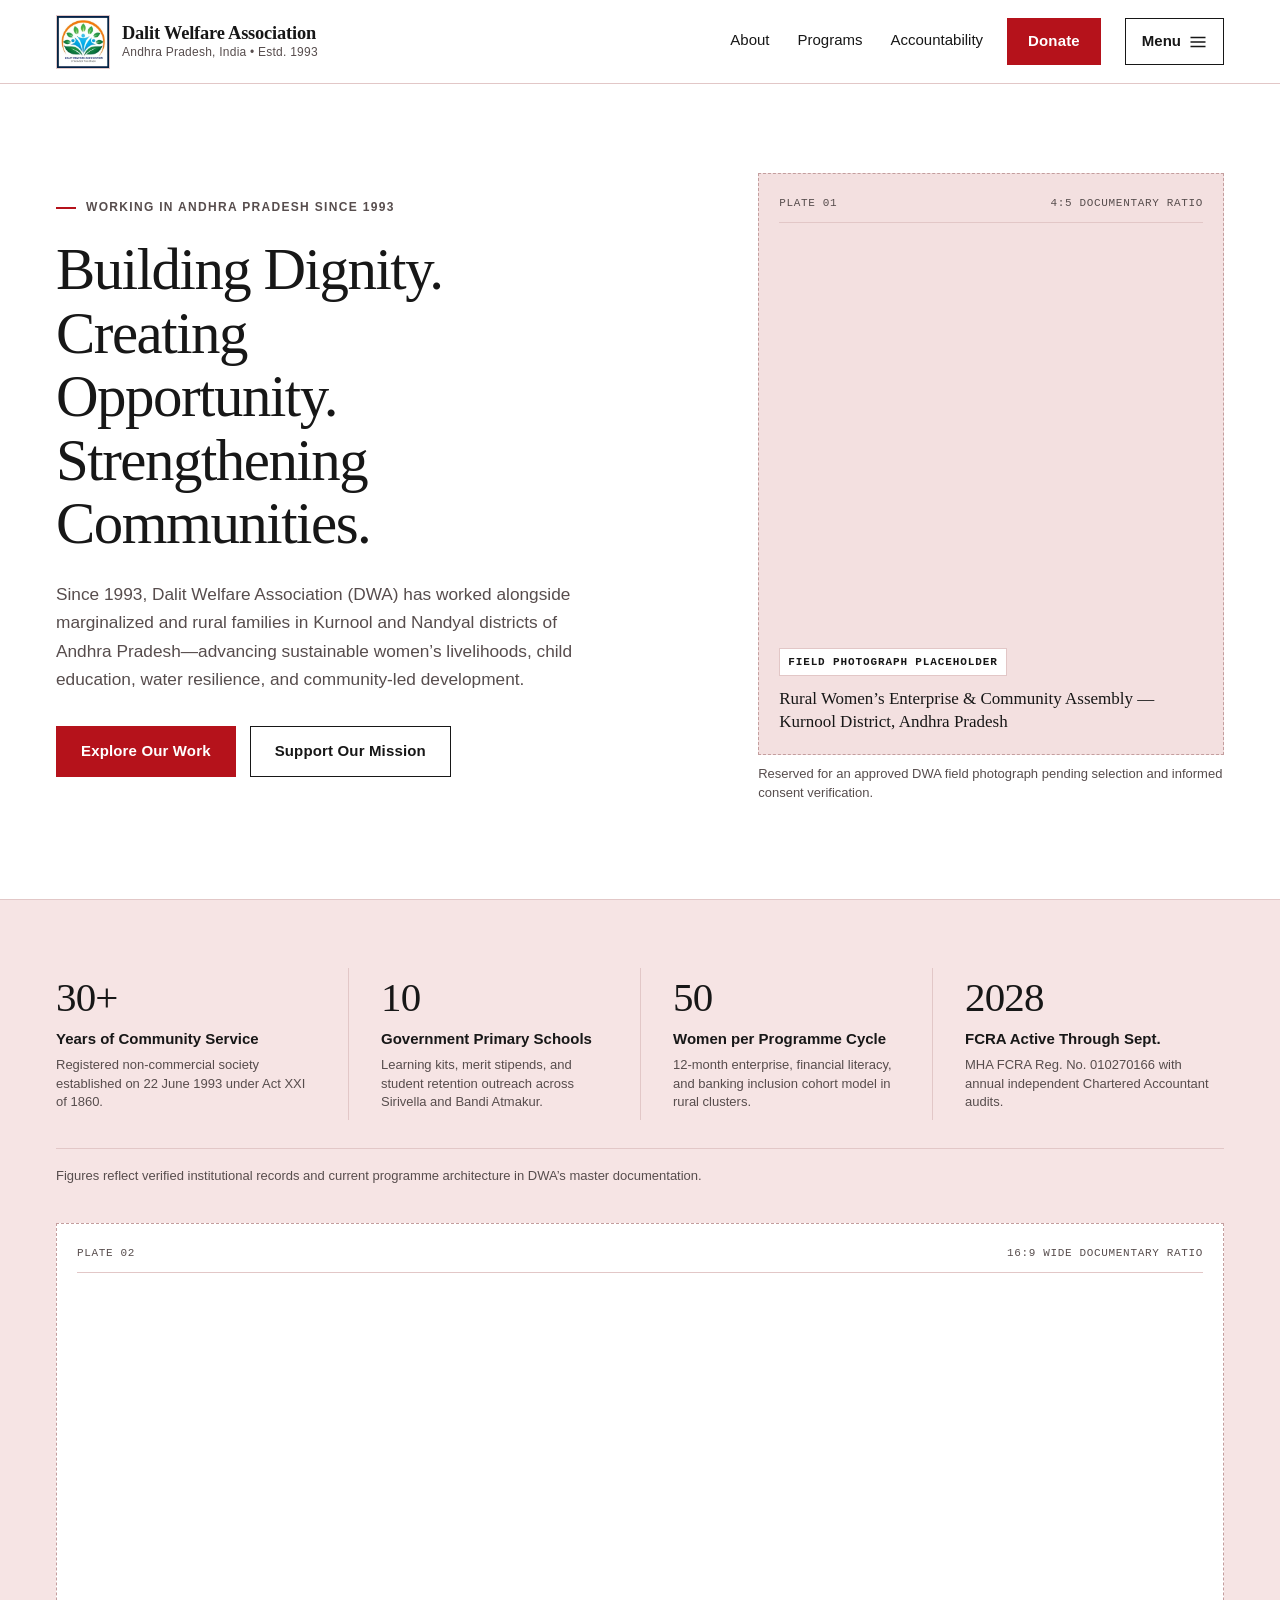
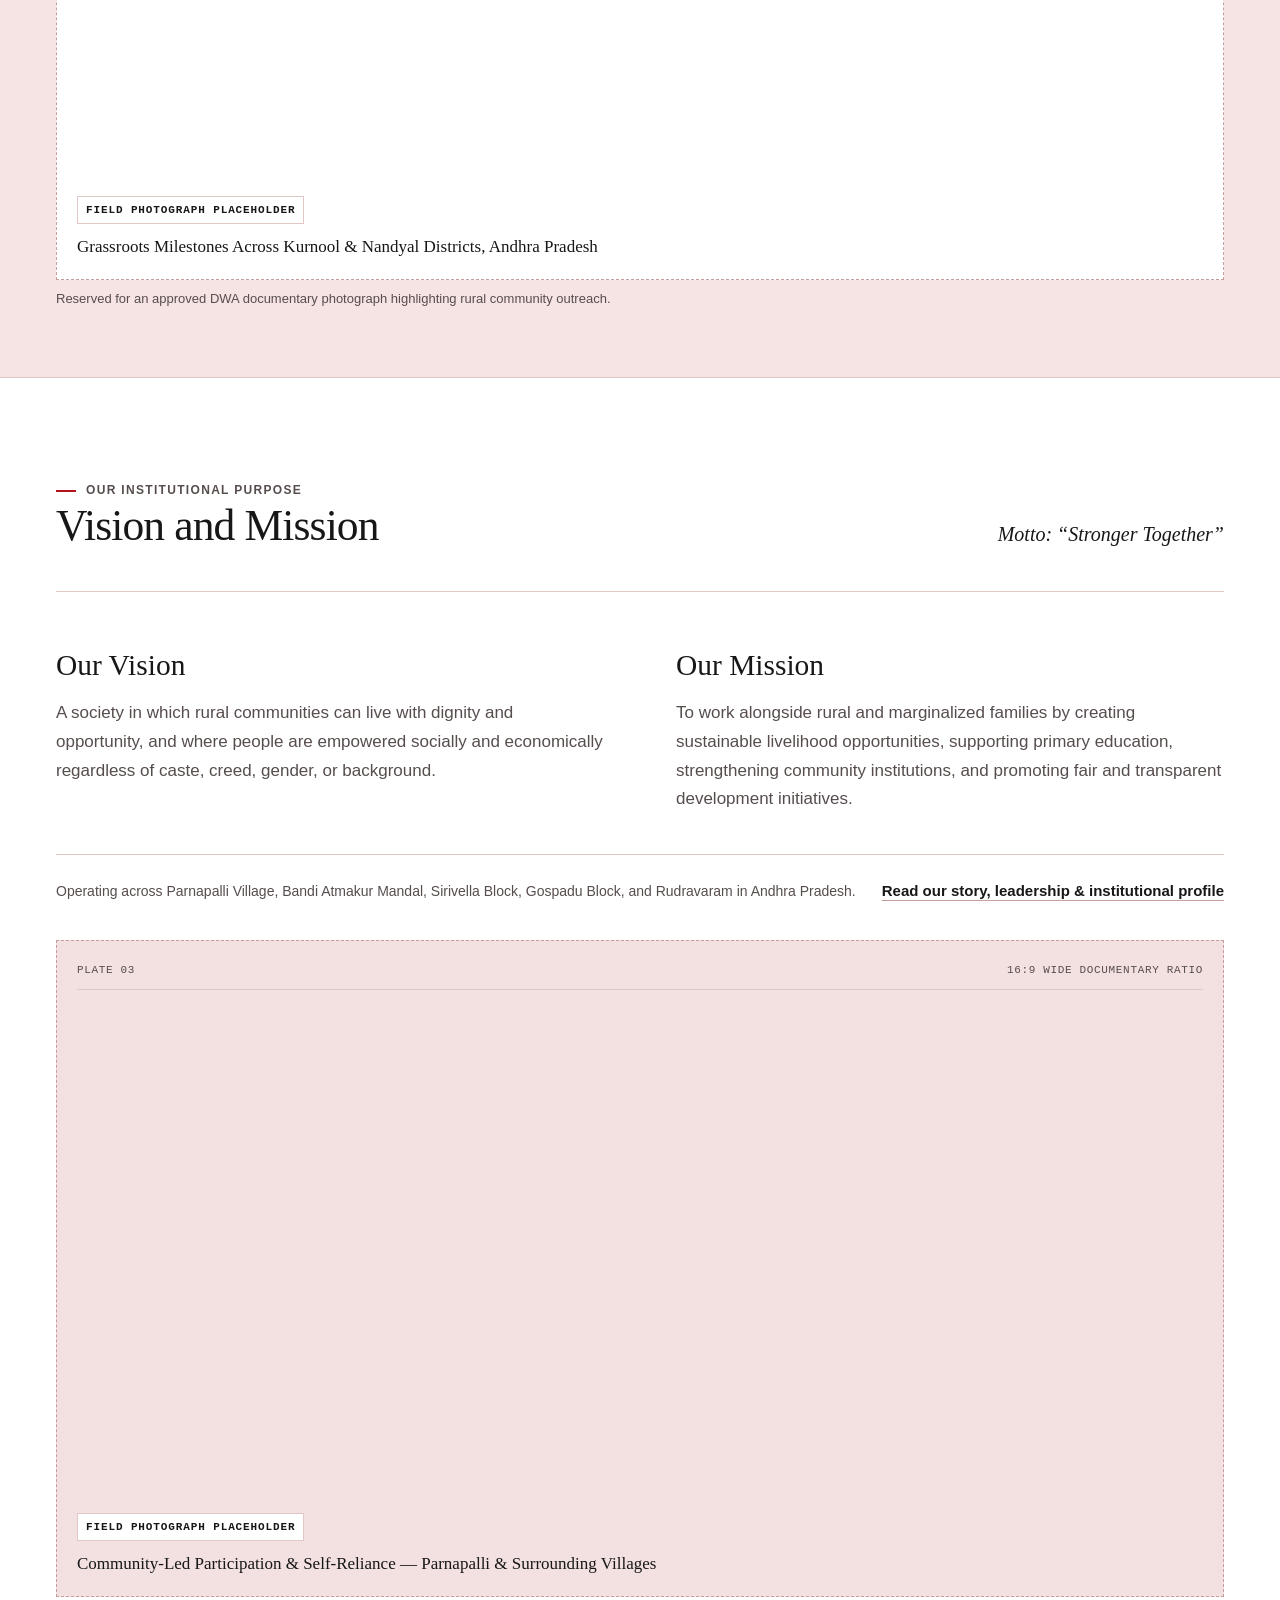
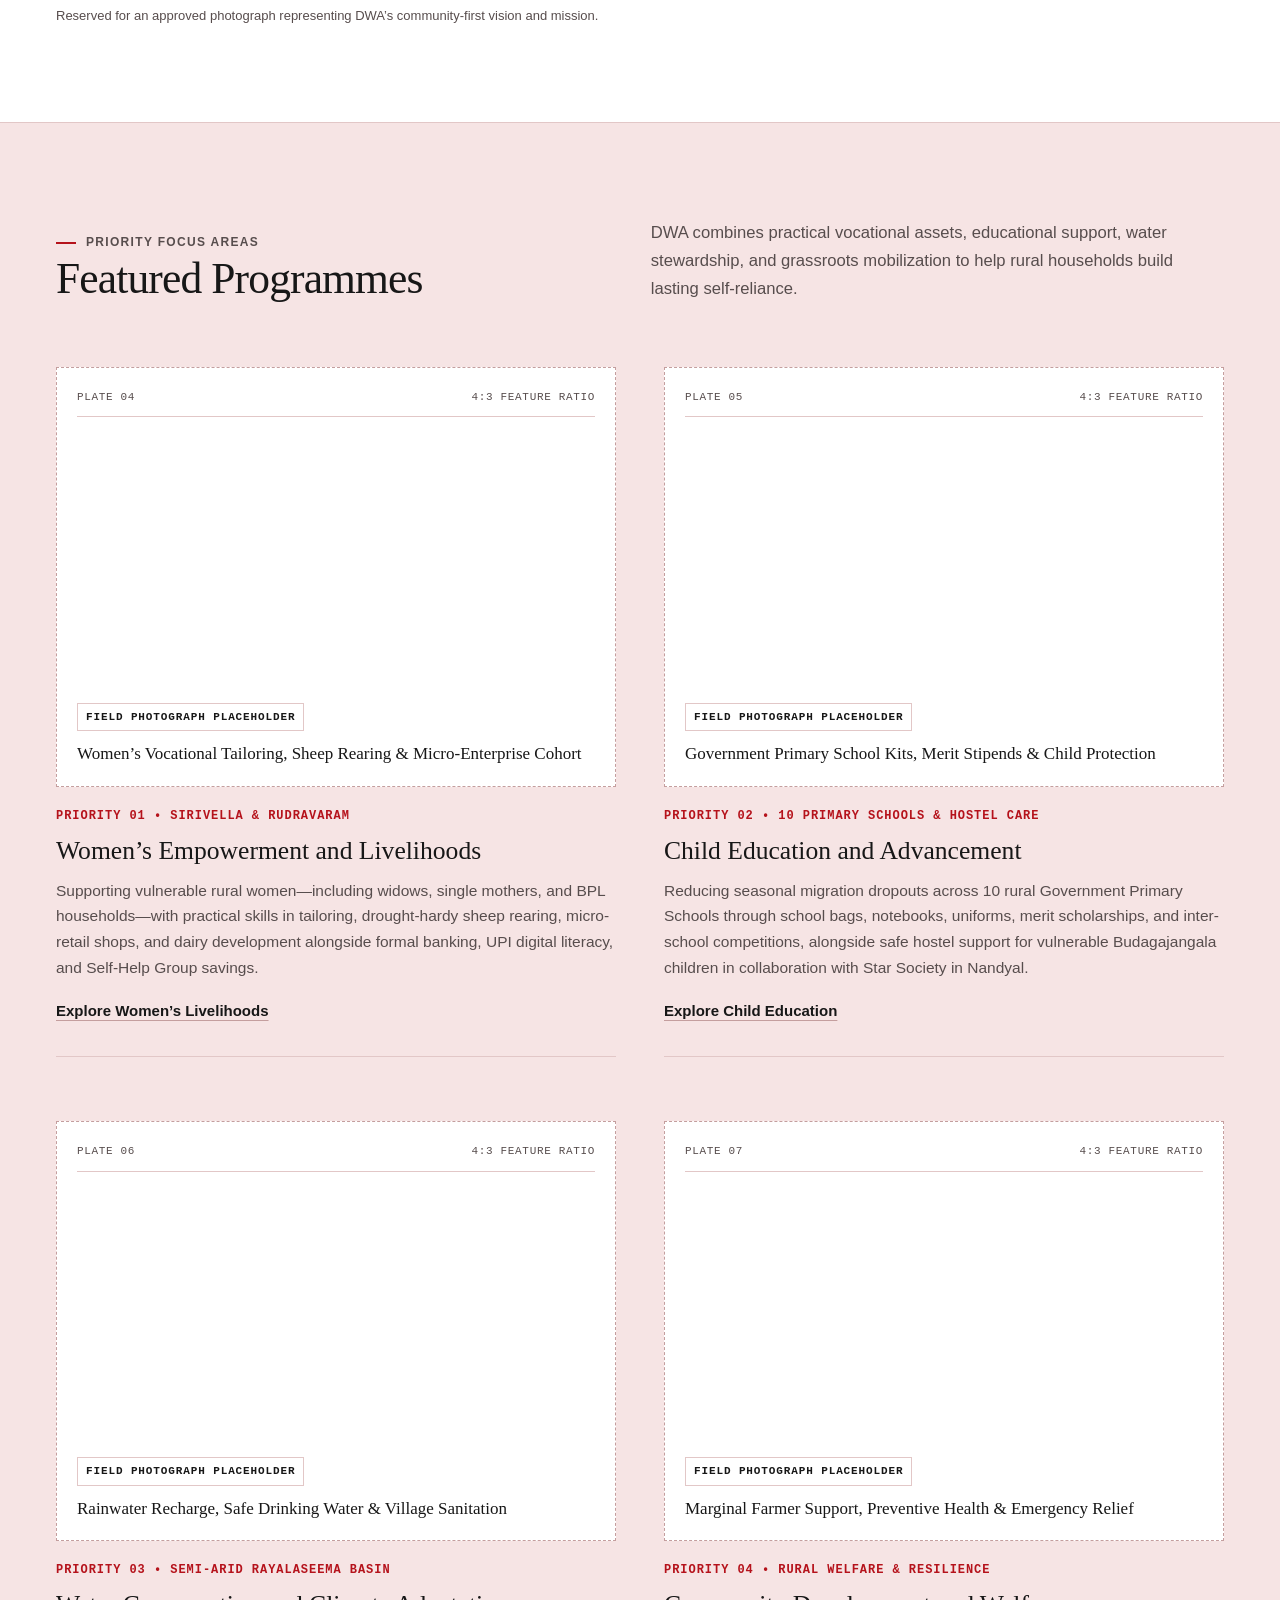
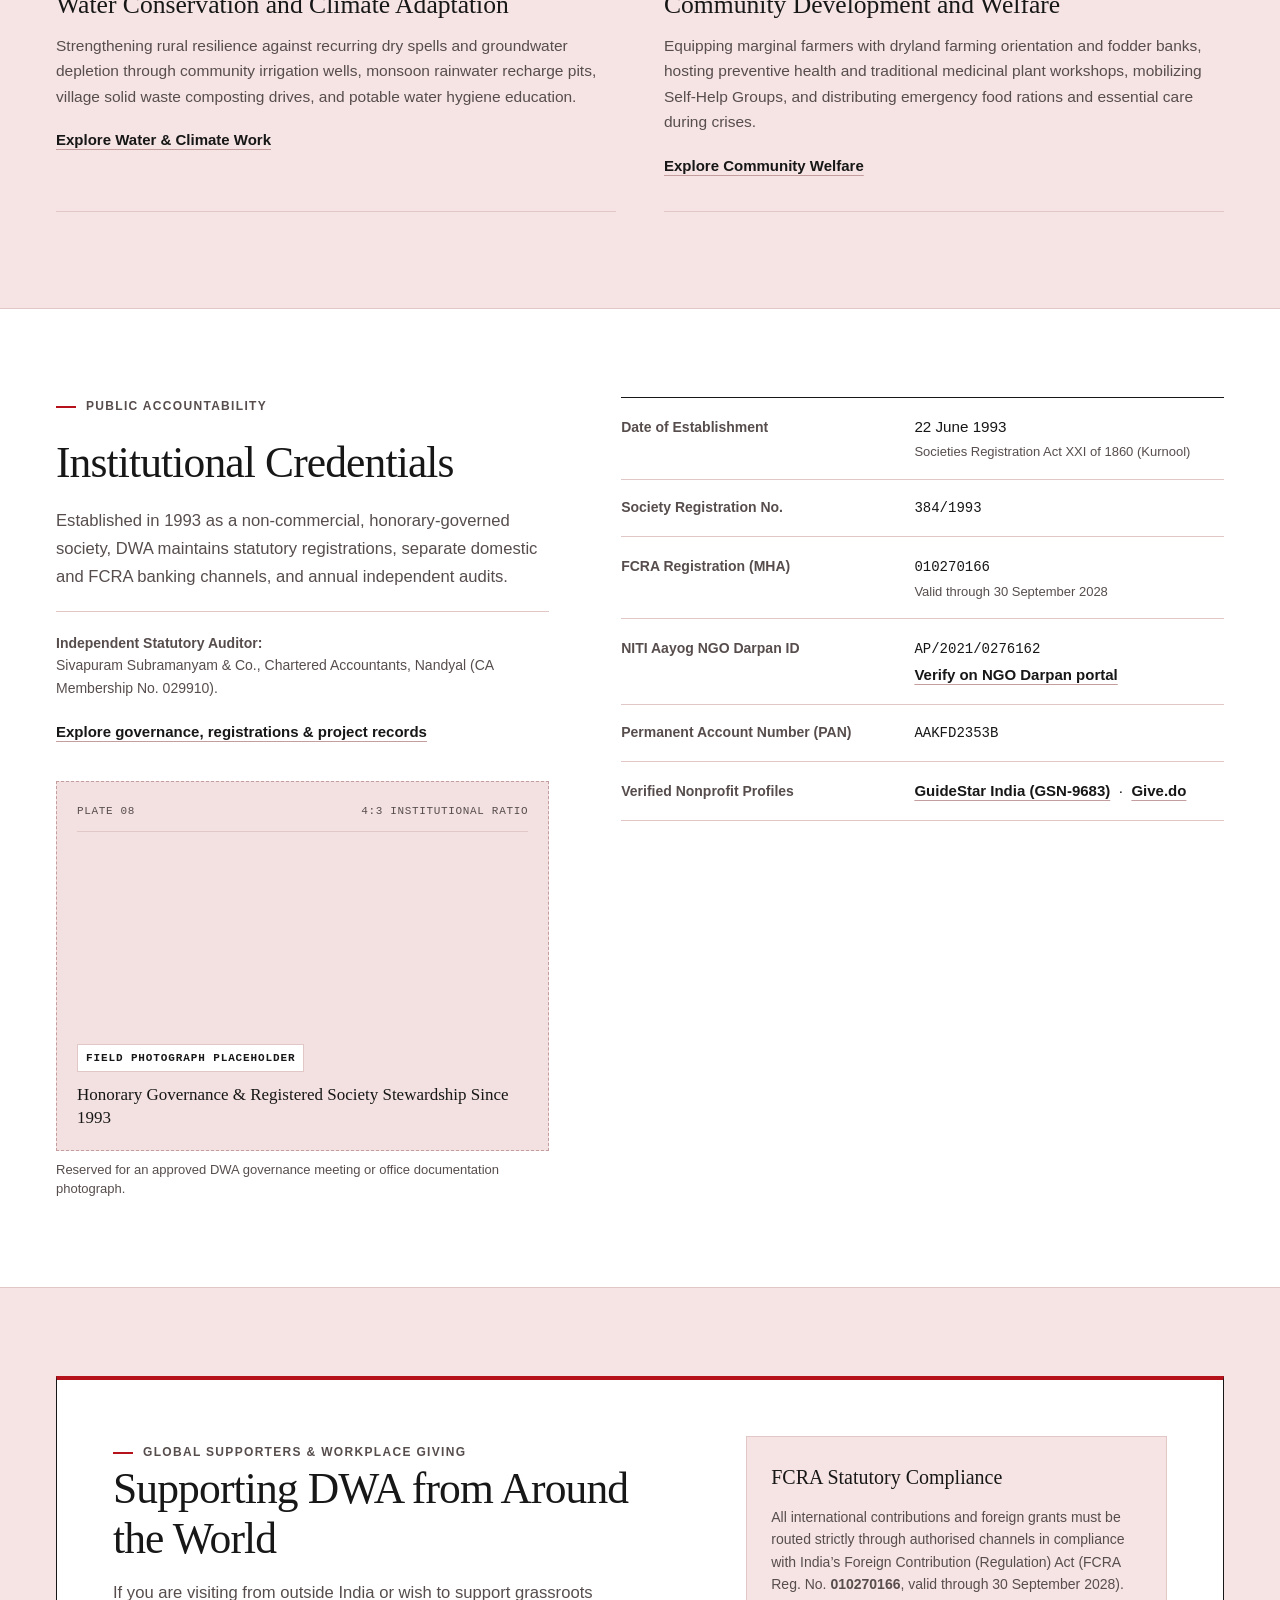
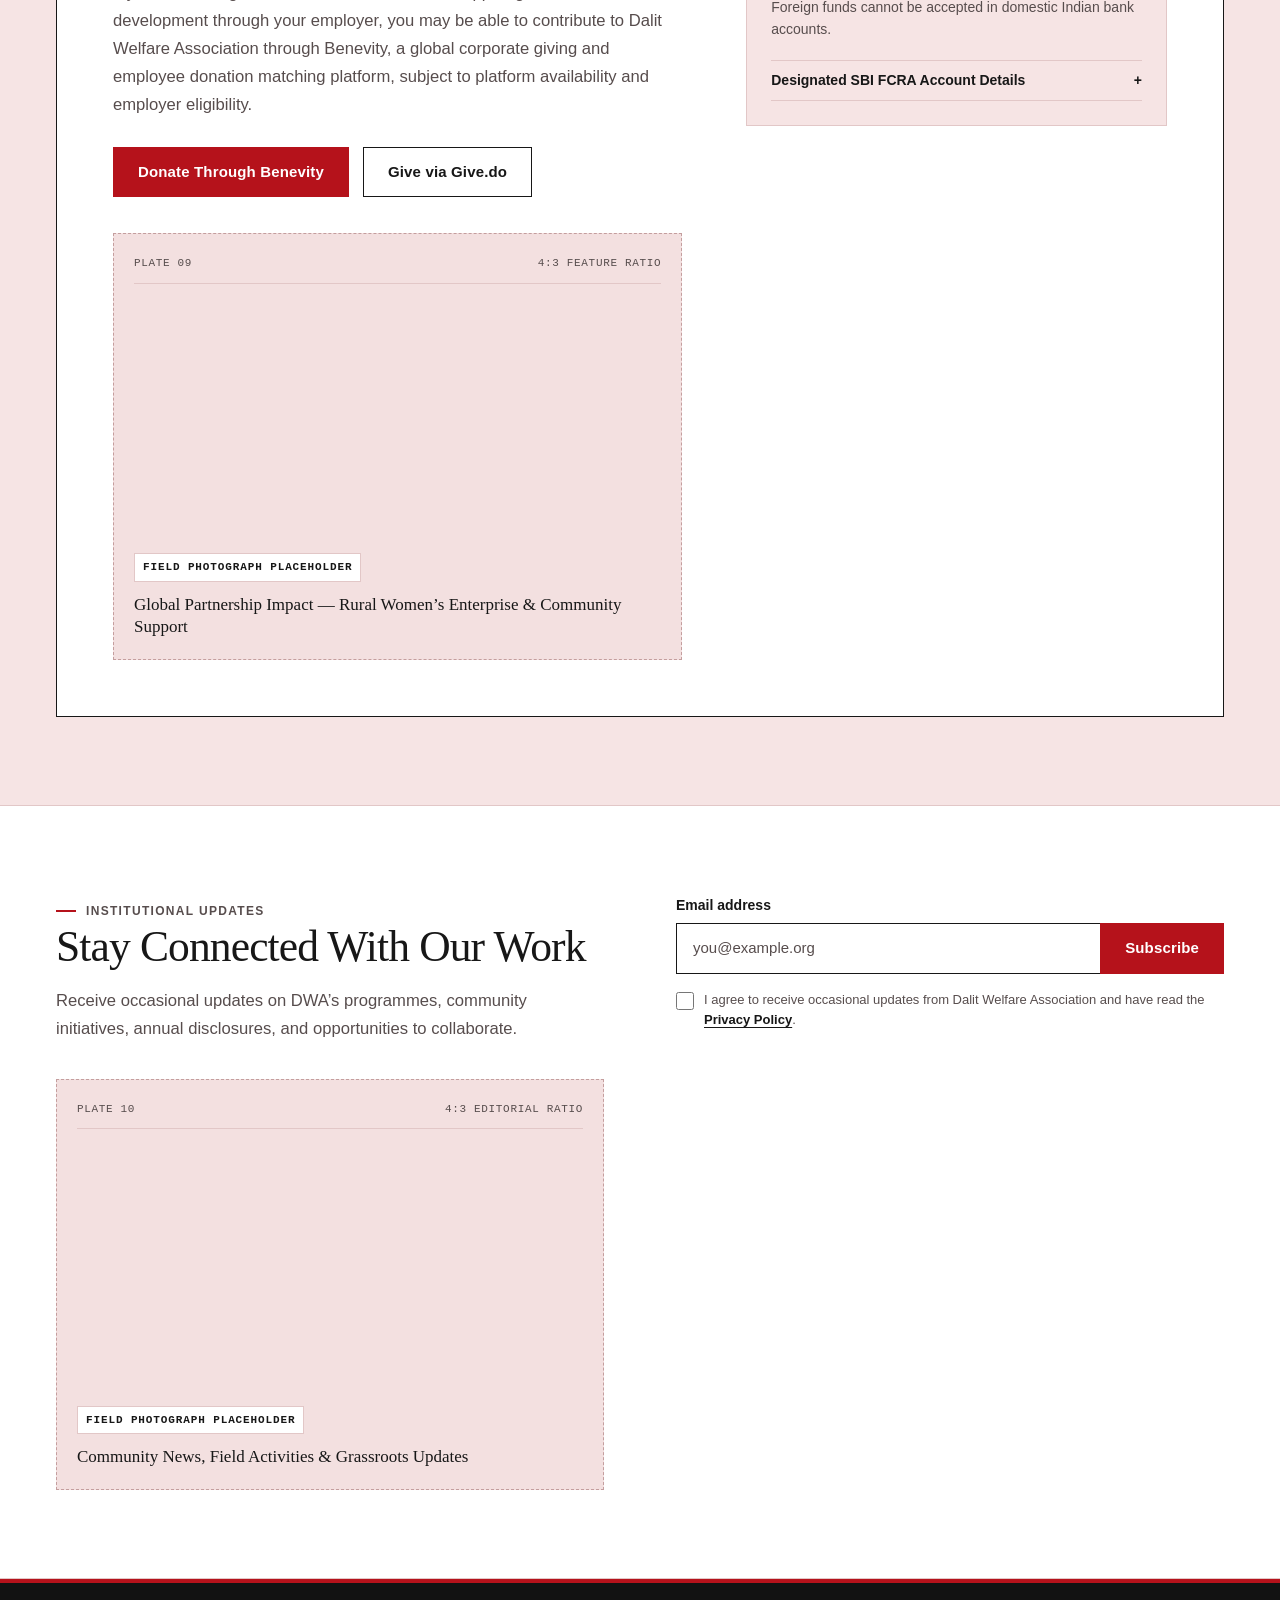
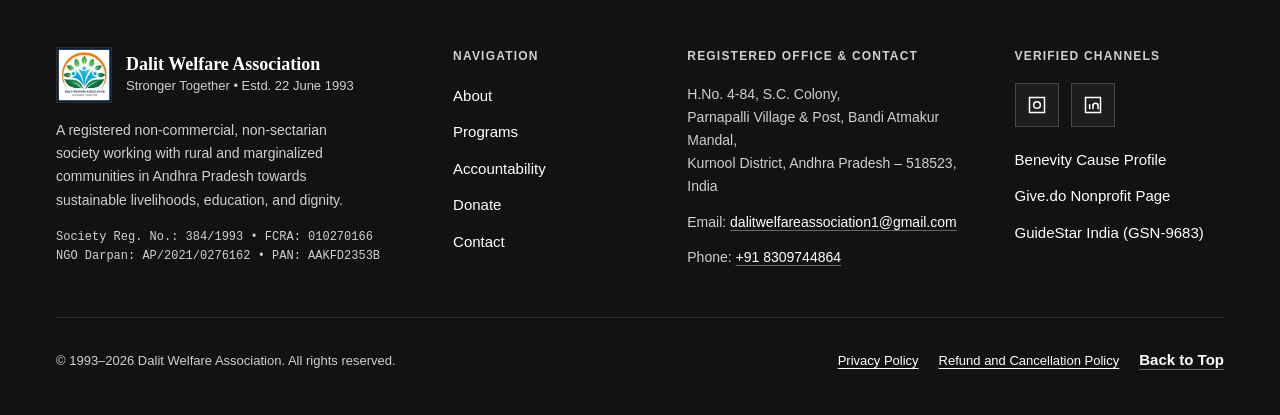
==== commit 4d1a53ca: "style(layout): remove accountability financial/doc library, add section image placeholders, add red-" ====
--- a/index.html
+++ b/index.html
@@ -236,12 +236,11 @@
               </svg>
             </button>
             <ul id="overlay-accountability-list" class="overlay-sublist is-collapsed">
-              <li><a href="accountability.html#legal-credentials" class="overlay-sublink">Legal &amp; Statutory Documents</a></li>
-              <li><a href="accountability.html#financial-reports" class="overlay-sublink">Financial Reports &amp; Audits</a></li>
-              <li><a href="accountability.html#downloads" class="overlay-sublink">Transparency Downloads</a></li>
+              <li><a href="accountability.html#legal-credentials" class="overlay-sublink">Legal &amp; Statutory Registrations</a></li>
               <li><a href="accountability.html#governance" class="overlay-sublink">Governance Architecture</a></li>
               <li><a href="accountability.html#projects" class="overlay-sublink">Previous &amp; Ongoing Projects</a></li>
               <li><a href="accountability.html#gallery-events" class="overlay-sublink">Events &amp; Photo Archive</a></li>
+              <li><a href="accountability.html#policies" class="overlay-sublink">Public Registries &amp; Policies</a></li>
             </ul>
           </div>
 
@@ -361,6 +360,24 @@
         <p class="meter-footnote">
           Figures reflect verified institutional records and current programme architecture in DWA&rsquo;s master documentation.
         </p>
+
+        <figure class="photo-figure mt-lg">
+          <div class="photo-placeholder ratio-16x9" role="img" aria-label="Field photograph placeholder: Community members across Kurnool and Nandyal districts participating in DWA initiatives">
+            <div class="photo-plate-meta">
+              <span>Plate 02</span>
+              <span>16:9 Wide Documentary Ratio</span>
+            </div>
+            <div class="photo-placeholder-body">
+              <span class="photo-placeholder-kicker">Field Photograph Placeholder</span>
+              <p class="photo-placeholder-subject">
+                Grassroots Milestones Across Kurnool &amp; Nandyal Districts, Andhra Pradesh
+              </p>
+            </div>
+          </div>
+          <figcaption class="photo-caption">
+            Reserved for an approved DWA documentary photograph highlighting rural community outreach.
+          </figcaption>
+        </figure>
       </div>
     </section>
 
@@ -400,6 +417,24 @@
           <a href="about.html" class="editorial-link">Read our story, leadership &amp; institutional profile</a>
         </div>
 
+        <figure class="photo-figure mt-lg">
+          <div class="photo-placeholder ratio-16x9" role="img" aria-label="Field photograph placeholder: Village community gathering reflecting shared dignity and participation">
+            <div class="photo-plate-meta">
+              <span>Plate 03</span>
+              <span>16:9 Wide Documentary Ratio</span>
+            </div>
+            <div class="photo-placeholder-body">
+              <span class="photo-placeholder-kicker">Field Photograph Placeholder</span>
+              <p class="photo-placeholder-subject">
+                Community-Led Participation &amp; Self-Reliance &mdash; Parnapalli &amp; Surrounding Villages
+              </p>
+            </div>
+          </div>
+          <figcaption class="photo-caption">
+            Reserved for an approved photograph representing DWA&rsquo;s community-first vision and mission.
+          </figcaption>
+        </figure>
+
       </div>
     </section>
 
@@ -427,7 +462,7 @@
             <figure class="photo-figure">
               <div class="photo-placeholder ratio-4x3" role="img" aria-label="Field photograph placeholder: Women's vocational tailoring, enterprise training, and Self-Help Group meeting">
                 <div class="photo-plate-meta">
-                  <span>Plate 02</span>
+                  <span>Plate 04</span>
                   <span>4:3 Feature Ratio</span>
                 </div>
                 <div class="photo-placeholder-body">
@@ -455,7 +490,7 @@
             <figure class="photo-figure">
               <div class="photo-placeholder ratio-4x3" role="img" aria-label="Field photograph placeholder: Government Primary School kit distribution and student learning session">
                 <div class="photo-plate-meta">
-                  <span>Plate 03</span>
+                  <span>Plate 05</span>
                   <span>4:3 Feature Ratio</span>
                 </div>
                 <div class="photo-placeholder-body">
@@ -483,7 +518,7 @@
             <figure class="photo-figure">
               <div class="photo-placeholder ratio-4x3" role="img" aria-label="Field photograph placeholder: Village water conservation, rainwater recharge, and sanitation awareness">
                 <div class="photo-plate-meta">
-                  <span>Plate 04</span>
+                  <span>Plate 06</span>
                   <span>4:3 Feature Ratio</span>
                 </div>
                 <div class="photo-placeholder-body">
@@ -511,7 +546,7 @@
             <figure class="photo-figure">
               <div class="photo-placeholder ratio-4x3" role="img" aria-label="Field photograph placeholder: Community health camp, dryland farmer orientation, and emergency relief distribution">
                 <div class="photo-plate-meta">
-                  <span>Plate 05</span>
+                  <span>Plate 07</span>
                   <span>4:3 Feature Ratio</span>
                 </div>
                 <div class="photo-placeholder-body">
@@ -558,9 +593,26 @@
             </div>
             <div>
               <a href="accountability.html" class="editorial-link">
-                View complete accountability records &amp; audits
+                Explore governance, registrations &amp; project records
               </a>
             </div>
+            <figure class="photo-figure mt-sm">
+              <div class="photo-placeholder ratio-4x3" role="img" aria-label="Field photograph placeholder: DWA governing board and statutory transparency records">
+                <div class="photo-plate-meta">
+                  <span>Plate 08</span>
+                  <span>4:3 Institutional Ratio</span>
+                </div>
+                <div class="photo-placeholder-body">
+                  <span class="photo-placeholder-kicker">Field Photograph Placeholder</span>
+                  <p class="photo-placeholder-subject">
+                    Honorary Governance &amp; Registered Society Stewardship Since 1993
+                  </p>
+                </div>
+              </div>
+              <figcaption class="photo-caption">
+                Reserved for an approved DWA governance meeting or office documentation photograph.
+              </figcaption>
+            </figure>
           </div>
 
           <dl class="credentials-ledger">
@@ -638,6 +690,21 @@
                   Give via Give.do
                 </a>
               </div>
+
+              <figure class="photo-figure mt-lg">
+                <div class="photo-placeholder ratio-4x3" role="img" aria-label="Field photograph placeholder: International supporter-enabled rural women's entrepreneurship programme">
+                  <div class="photo-plate-meta">
+                    <span>Plate 09</span>
+                    <span>4:3 Feature Ratio</span>
+                  </div>
+                  <div class="photo-placeholder-body">
+                    <span class="photo-placeholder-kicker">Field Photograph Placeholder</span>
+                    <p class="photo-placeholder-subject">
+                      Global Partnership Impact &mdash; Rural Women&rsquo;s Enterprise &amp; Community Support
+                    </p>
+                  </div>
+                </div>
+              </figure>
             </div>
 
             <aside class="fcra-disclosure-box" aria-label="FCRA compliance and designated remittance channel">
@@ -699,6 +766,20 @@
             <p class="section-lead lead-spaced">
               Receive occasional updates on DWA&rsquo;s programmes, community initiatives, annual disclosures, and opportunities to collaborate.
             </p>
+            <figure class="photo-figure mt-lg">
+              <div class="photo-placeholder ratio-4x3" role="img" aria-label="Field photograph placeholder: Village community outreach and information sharing">
+                <div class="photo-plate-meta">
+                  <span>Plate 10</span>
+                  <span>4:3 Editorial Ratio</span>
+                </div>
+                <div class="photo-placeholder-body">
+                  <span class="photo-placeholder-kicker">Field Photograph Placeholder</span>
+                  <p class="photo-placeholder-subject">
+                    Community News, Field Activities &amp; Grassroots Updates
+                  </p>
+                </div>
+              </div>
+            </figure>
           </div>
 
           <form id="dwa-newsletter-form" class="newsletter-form" novalidate>
--- a/assets/css/styles.css
+++ b/assets/css/styles.css
@@ -5,17 +5,26 @@
    ========================================================================== */
 
 :root {
-  /* Color Palette (90% Monochrome + Restrained Red Accent) */
+  /* Color Palette: White Primary + Saturated Red-Tinted Alternate Sections + Black Footer */
   --bg-primary: #FFFFFF;
-  --bg-secondary: #F5F5F3;
-  --bg-placeholder: #EFEFEA;
+  --bg-secondary: #F6E4E4;
+  --bg-placeholder: #F3E0E0;
+  --bg-placeholder-alt: #FFFFFF;
   --text-primary: #171717;
-  --text-secondary: #626262;
-  --border-color: #E5E5E5;
-  --border-strong: #C9C9C4;
+  --text-secondary: #574D4D;
+  --border-color: #E2C7C7;
+  --border-strong: #C49E9E;
   --border-dark: #171717;
   --accent-red: #B5121B;
   --accent-red-hover: #8F0E16;
+
+  /* Dark Institutional Footer Tokens */
+  --footer-bg: #121212;
+  --footer-surface: #1D1D1D;
+  --footer-text: #FFFFFF;
+  --footer-text-muted: #D4CECE;
+  --footer-border: #2F2B2B;
+  --footer-accent: #F5737A;
 
   /* Typography (Zero external font network requests) */
   --font-serif: 'Source Serif 4', 'Noto Serif', 'Liberation Serif', Georgia, 'Times New Roman', serif;
@@ -750,6 +759,18 @@
   overflow: hidden;
 }
 
+.band-alt .photo-placeholder,
+.meter-section .photo-placeholder,
+.programs-section .photo-placeholder,
+.international-section .photo-placeholder,
+.page-hero .photo-placeholder {
+  background-color: var(--bg-placeholder-alt);
+}
+
+.international-frame .photo-placeholder {
+  background-color: var(--bg-placeholder);
+}
+
 /* Explicit ratios prevent Cumulative Layout Shift (CLS) */
 .ratio-hero {
   aspect-ratio: 5 / 4;
@@ -896,14 +917,14 @@
    ========================================================================== */
 
 .meter-section {
-  background-color: var(--bg-primary);
+  background-color: var(--bg-secondary);
   border-bottom: 1px solid var(--border-color);
-  padding: 2.5rem 0;
+  padding: 3rem 0;
 }
 
 @media (min-width: 1024px) {
   .meter-section {
-    padding: 3.5rem 0;
+    padding: 4.25rem 0;
   }
 }
 
@@ -1006,7 +1027,7 @@
    ========================================================================== */
 
 .vision-section {
-  background-color: var(--bg-secondary);
+  background-color: var(--bg-primary);
   border-bottom: 1px solid var(--border-color);
   padding: 4rem 0;
 }
@@ -1089,7 +1110,7 @@
    ========================================================================== */
 
 .programs-section {
-  background-color: var(--bg-primary);
+  background-color: var(--bg-secondary);
   border-bottom: 1px solid var(--border-color);
   padding: 4rem 0;
 }
@@ -1173,7 +1194,7 @@
    ========================================================================== */
 
 .credentials-section {
-  background-color: var(--bg-secondary);
+  background-color: var(--bg-primary);
   border-bottom: 1px solid var(--border-color);
   padding: 4rem 0;
 }
@@ -1265,7 +1286,7 @@
    ========================================================================== */
 
 .international-section {
-  background-color: var(--bg-primary);
+  background-color: var(--bg-secondary);
   border-bottom: 1px solid var(--border-color);
   padding: 4rem 0;
 }
@@ -1277,7 +1298,7 @@
 }
 
 .international-frame {
-  background-color: var(--bg-secondary);
+  background-color: var(--bg-primary);
   border: 1px solid var(--border-dark);
   border-top: 4px solid var(--accent-red);
   padding: 2rem 1.5rem;
@@ -1321,7 +1342,7 @@
 }
 
 .fcra-disclosure-box {
-  background-color: var(--bg-primary);
+  background-color: var(--bg-secondary);
   border: 1px solid var(--border-color);
   padding: 1.5rem;
 }
@@ -1536,13 +1557,14 @@
 }
 
 /* ==========================================================================
-   14. SECTION 8 — INSTITUTIONAL FOOTER
+   14. SECTION 8 — INSTITUTIONAL FOOTER (BLACK EDITORIAL SURFACE)
    Spacious 4-column institutional layout + accessible policy modal triggers
    ========================================================================== */
 
 .site-footer {
-  background-color: var(--bg-secondary);
-  color: var(--text-primary);
+  background-color: var(--footer-bg);
+  color: var(--footer-text);
+  border-top: 4px solid var(--accent-red);
   padding-top: 4rem;
   padding-bottom: 2.5rem;
 }
@@ -1552,7 +1574,7 @@
   grid-template-columns: 1fr;
   gap: 2.5rem;
   padding-bottom: 3rem;
-  border-bottom: 1px solid var(--border-color);
+  border-bottom: 1px solid var(--footer-border);
 }
 
 @media (min-width: 640px) {
@@ -1579,7 +1601,7 @@
   width: 56px;
   height: 56px;
   flex-shrink: 0;
-  border: 1px solid var(--border-color);
+  border: 1px solid var(--footer-border);
   background-color: var(--bg-primary);
 }
 
@@ -1588,16 +1610,17 @@
   font-size: 1.125rem;
   font-weight: 600;
   line-height: 1.2;
+  color: var(--footer-text);
 }
 
 .footer-motto {
   font-size: 0.8125rem;
-  color: var(--text-secondary);
+  color: var(--footer-text-muted);
 }
 
 .footer-desc {
   font-size: 0.875rem;
-  color: var(--text-secondary);
+  color: var(--footer-text-muted);
   line-height: 1.65;
   max-width: 38ch;
 }
@@ -1606,7 +1629,7 @@
   margin-top: 1rem;
   font-family: var(--font-mono);
   font-size: 0.75rem;
-  color: var(--text-secondary);
+  color: var(--footer-text-muted);
   line-height: 1.6;
 }
 
@@ -1615,7 +1638,7 @@
   font-weight: 700;
   letter-spacing: 0.1em;
   text-transform: uppercase;
-  color: var(--text-secondary);
+  color: var(--footer-text-muted);
   margin-bottom: 1rem;
 }
 
@@ -1628,13 +1651,13 @@
 
 .footer-link {
   font-size: 0.9375rem;
-  color: var(--text-primary);
+  color: var(--footer-text);
   text-decoration: none;
   transition: color 0.18s ease;
 }
 
 .footer-link:hover {
-  color: var(--accent-red);
+  color: var(--footer-accent);
   text-decoration: underline;
   text-underline-offset: 3px;
 }
@@ -1661,6 +1684,20 @@
   text-decoration-color: var(--accent-red);
 }
 
+.site-footer .footer-contact-block {
+  color: var(--footer-text-muted);
+}
+
+.site-footer .footer-contact-block a {
+  color: var(--footer-text);
+  text-decoration-color: #6B6565;
+}
+
+.site-footer .footer-contact-block a:hover {
+  color: var(--footer-accent);
+  text-decoration-color: var(--footer-accent);
+}
+
 .social-links-row {
   display: flex;
   align-items: center;
@@ -1674,15 +1711,15 @@
   justify-content: center;
   width: 44px;
   height: 44px;
-  border: 1px solid var(--border-strong);
-  background-color: var(--bg-primary);
-  color: var(--text-primary);
+  border: 1px solid #4A4444;
+  background-color: var(--footer-surface);
+  color: var(--footer-text);
   transition: border-color 0.18s ease, color 0.18s ease, background-color 0.18s ease;
 }
 
 .social-icon-link:hover {
-  border-color: var(--accent-red);
-  color: var(--accent-red);
+  border-color: var(--footer-accent);
+  color: var(--footer-accent);
 }
 
 .social-icon-link svg {
@@ -1696,7 +1733,7 @@
   flex-direction: column;
   gap: 1rem;
   font-size: 0.8125rem;
-  color: var(--text-secondary);
+  color: var(--footer-text-muted);
 }
 
 @media (min-width: 768px) {
@@ -1719,14 +1756,24 @@
   border: none;
   padding: 0.25rem 0;
   font-size: 0.8125rem;
-  color: var(--text-primary);
+  color: var(--footer-text);
   text-decoration: underline;
   text-underline-offset: 3px;
   cursor: pointer;
 }
 
 .footer-policy-btn:hover {
-  color: var(--accent-red);
+  color: var(--footer-accent);
+}
+
+.site-footer .editorial-link {
+  color: var(--footer-text);
+  text-decoration-color: #6B6565;
+}
+
+.site-footer .editorial-link:hover {
+  color: var(--footer-accent);
+  text-decoration-color: var(--footer-accent);
 }
 
 /* ==========================================================================
@@ -1857,8 +1904,12 @@
 
 @media (min-width: 1024px) {
   .page-hero {
-    padding: 4.5rem 0 3.75rem;
-  }
+    padding: 4rem 0 3.75rem;
+  }
+}
+
+.page-hero .split-grid {
+  align-items: center;
 }
 
 .page-hero-title {
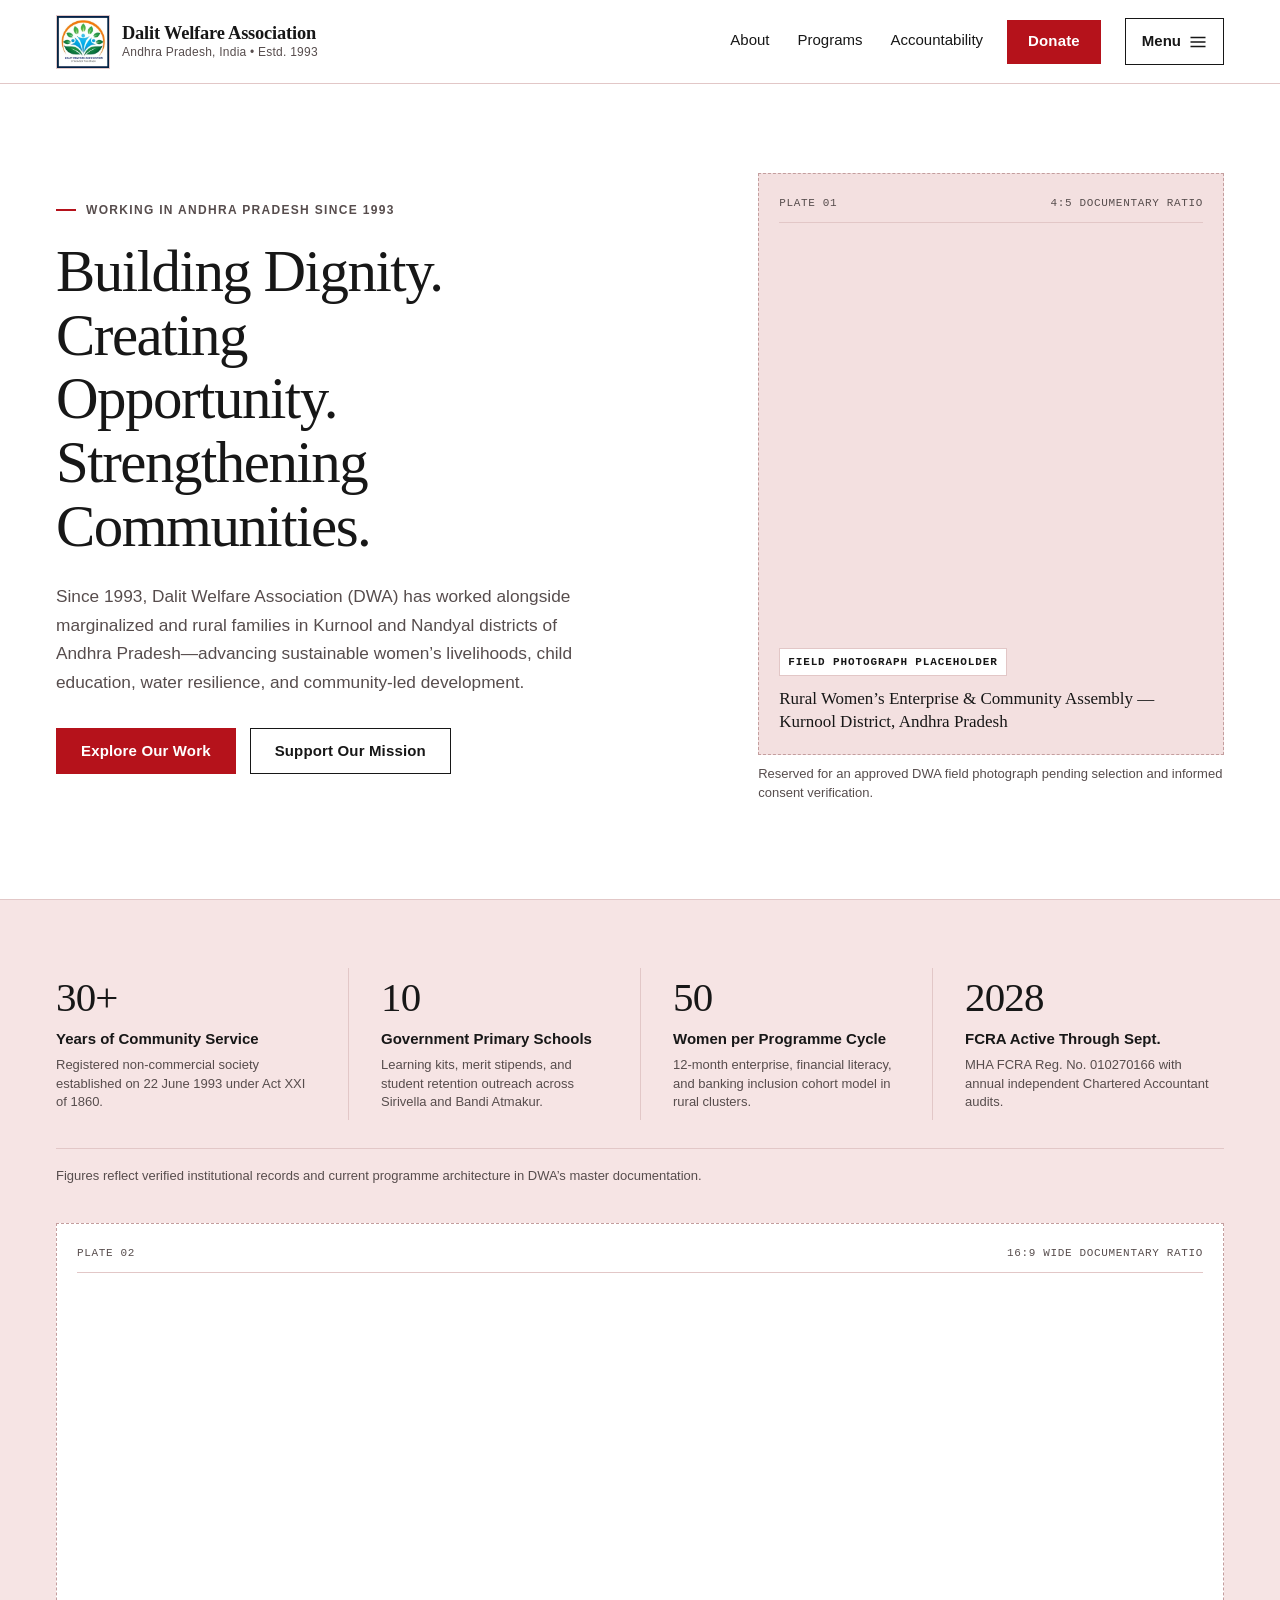
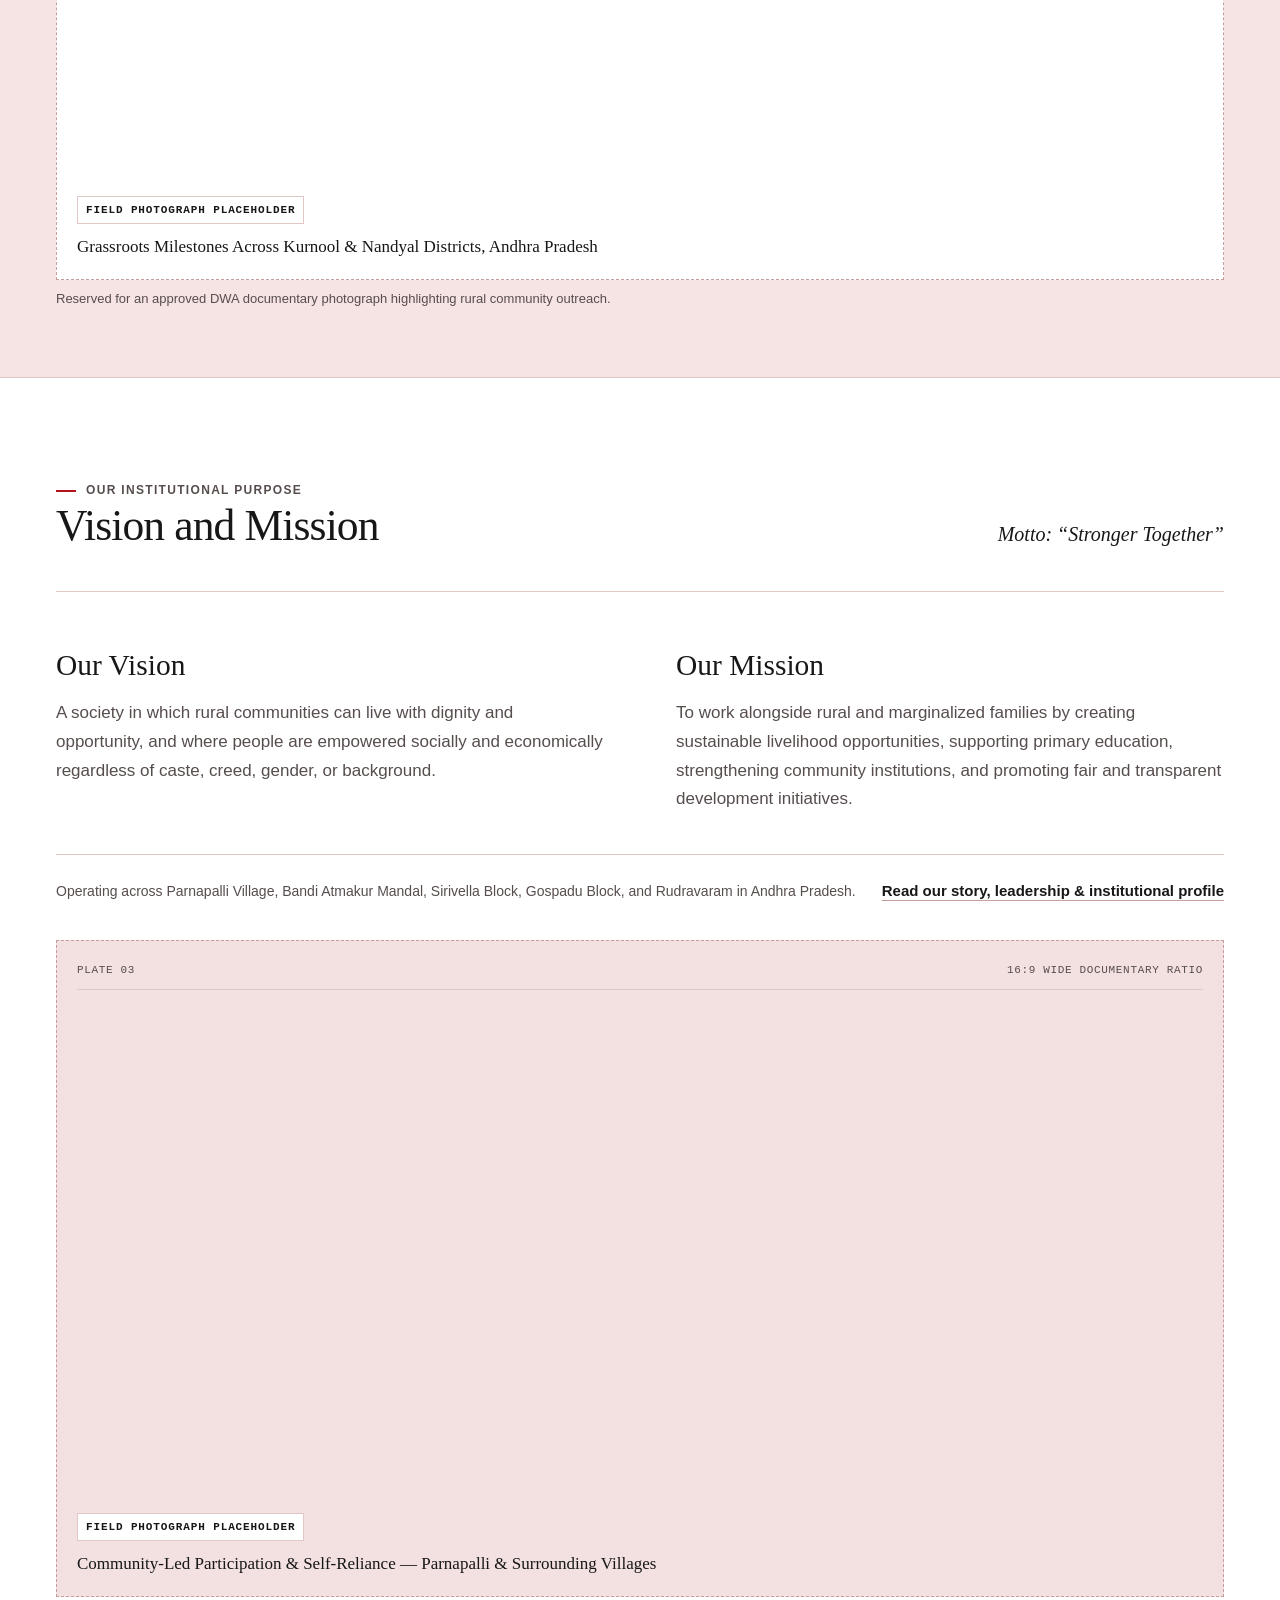
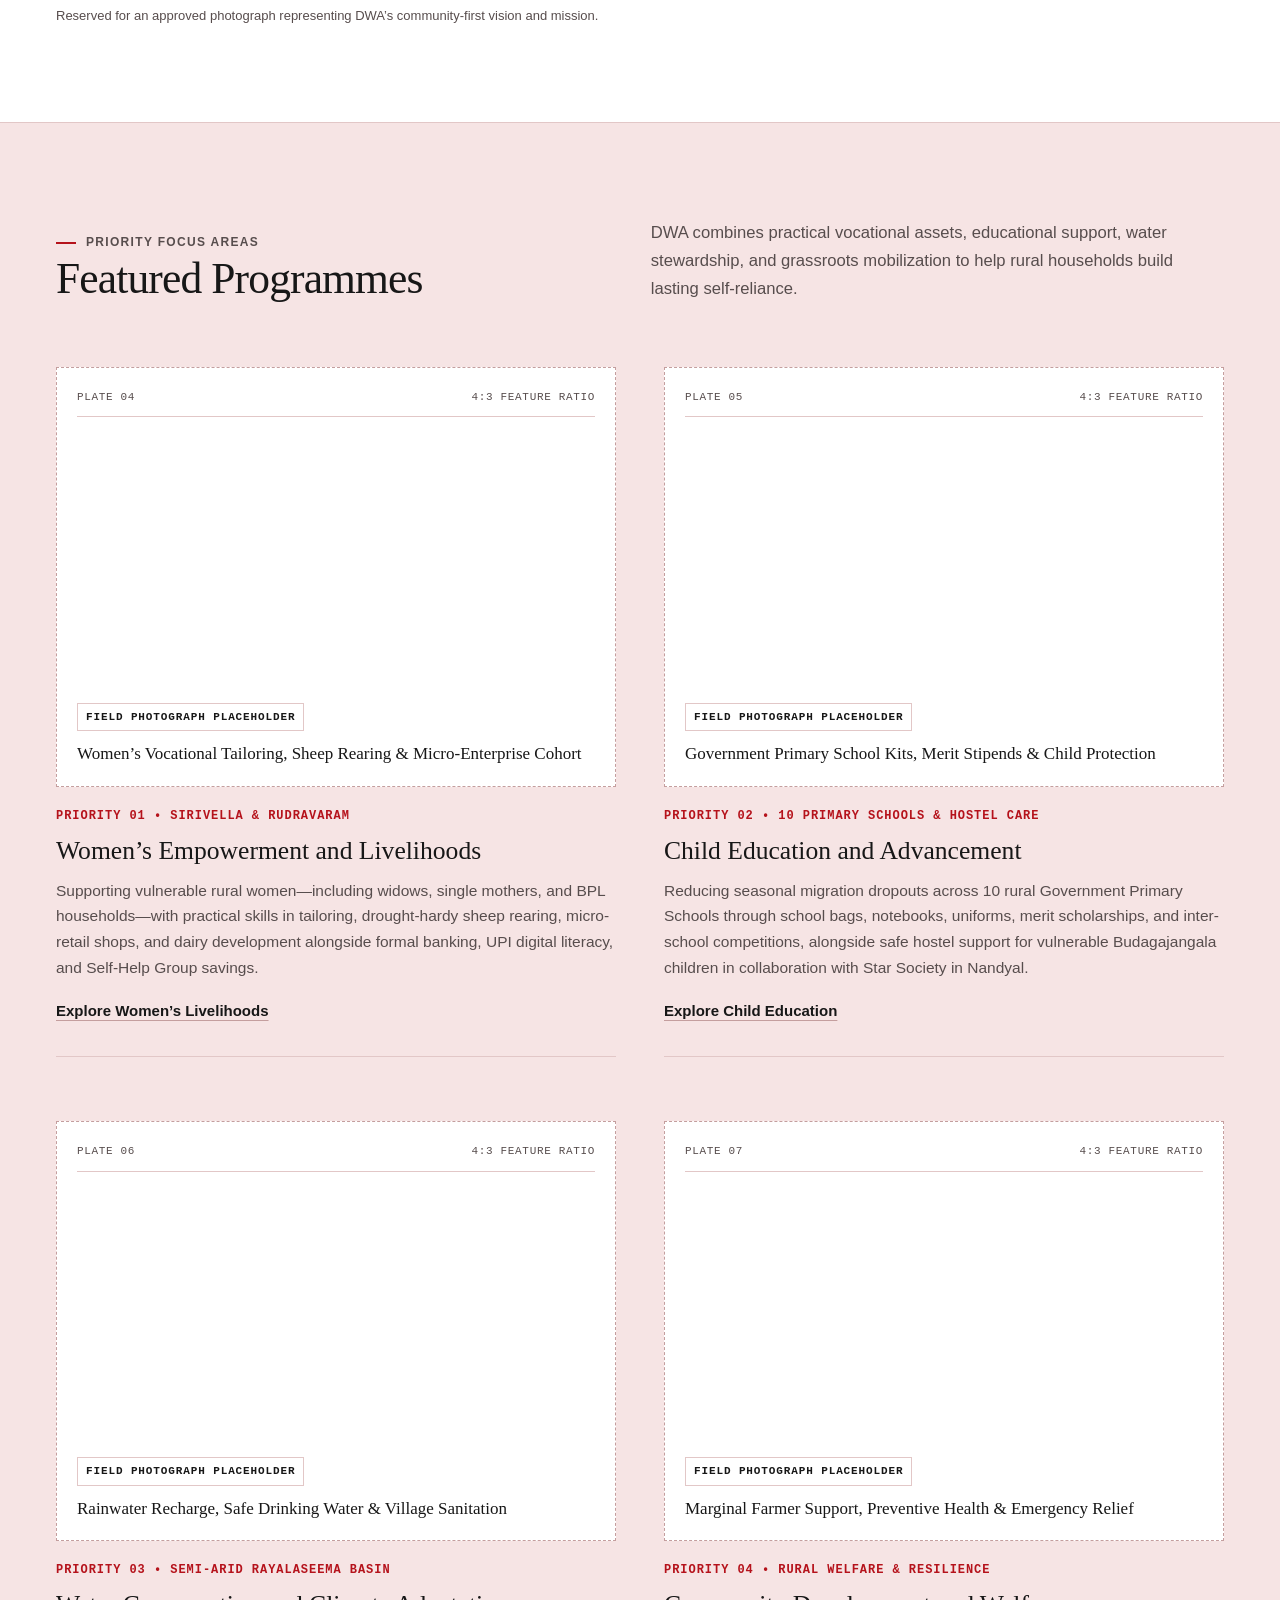
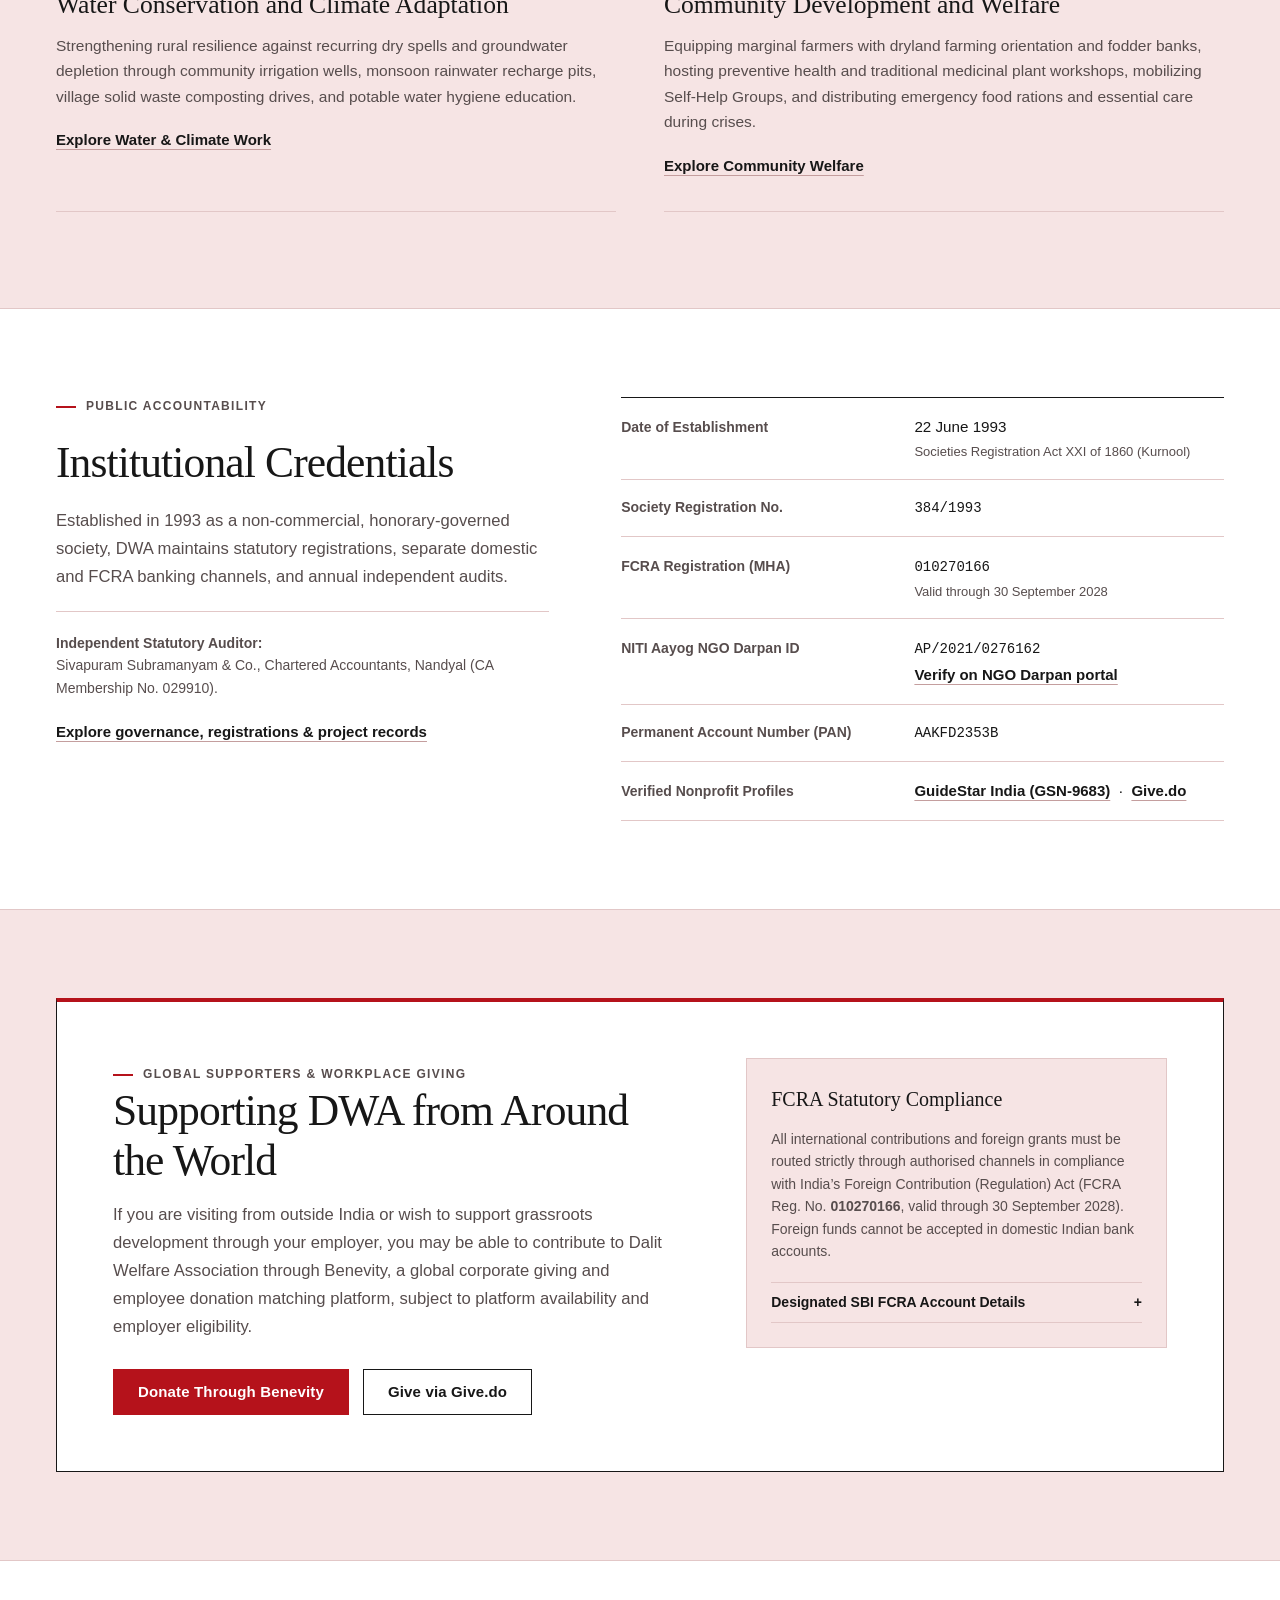
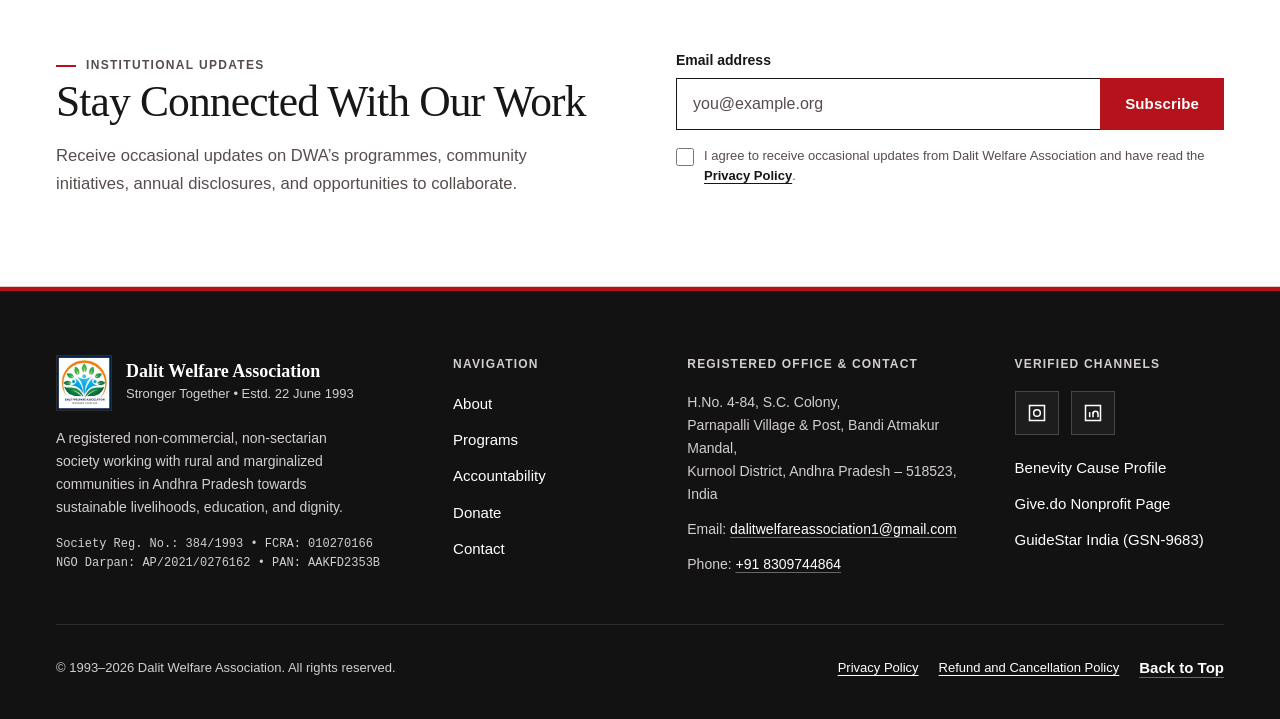
==== commit 26732dff: "Trim placeholders, optimize SEO meta tags, improve mobile CSS, and update next steps" ====
--- a/index.html
+++ b/index.html
@@ -3,8 +3,8 @@
 <head>
   <meta charset="UTF-8">
   <meta name="viewport" content="width=device-width, initial-scale=1.0">
-  <title>Dalit Welfare Association (DWA) — Rural Empowerment in Andhra Pradesh Since 1993</title>
-  <meta name="description" content="Established on 22 June 1993 in Kurnool District, Andhra Pradesh, Dalit Welfare Association (DWA) advances women's livelihoods, child education, water conservation, and community resilience.">
+  <title>Dalit Welfare Association (DWA) — Andhra Pradesh NGO</title>
+  <meta name="description" content="Established June 1993 in Kurnool, Dalit Welfare Association empowers rural communities in Andhra Pradesh via women's livelihoods, education &amp; water resilience.">
   <meta name="robots" content="index, follow">
   <meta name="theme-color" content="#FFFFFF">
   <meta name="dwa-api-base" content="">
@@ -27,6 +27,7 @@
   <meta name="twitter:title" content="Dalit Welfare Association (DWA) — Established 1993">
   <meta name="twitter:description" content="Advancing rural livelihoods, women's micro-enterprise, child education, and community resilience in Kurnool & Nandyal, Andhra Pradesh.">
   <meta name="twitter:image" content="https://dalitwelfareassociation.org/assets/images/dwa-logo-square.png">
+  <meta name="twitter:image:alt" content="Dalit Welfare Association official square emblem">
 
   <!-- Icons & Preload -->
   <link rel="icon" type="image/png" sizes="64x64" href="assets/images/favicon-64.png">
@@ -596,23 +597,6 @@
                 Explore governance, registrations &amp; project records
               </a>
             </div>
-            <figure class="photo-figure mt-sm">
-              <div class="photo-placeholder ratio-4x3" role="img" aria-label="Field photograph placeholder: DWA governing board and statutory transparency records">
-                <div class="photo-plate-meta">
-                  <span>Plate 08</span>
-                  <span>4:3 Institutional Ratio</span>
-                </div>
-                <div class="photo-placeholder-body">
-                  <span class="photo-placeholder-kicker">Field Photograph Placeholder</span>
-                  <p class="photo-placeholder-subject">
-                    Honorary Governance &amp; Registered Society Stewardship Since 1993
-                  </p>
-                </div>
-              </div>
-              <figcaption class="photo-caption">
-                Reserved for an approved DWA governance meeting or office documentation photograph.
-              </figcaption>
-            </figure>
           </div>
 
           <dl class="credentials-ledger">
@@ -690,21 +674,6 @@
                   Give via Give.do
                 </a>
               </div>
-
-              <figure class="photo-figure mt-lg">
-                <div class="photo-placeholder ratio-4x3" role="img" aria-label="Field photograph placeholder: International supporter-enabled rural women's entrepreneurship programme">
-                  <div class="photo-plate-meta">
-                    <span>Plate 09</span>
-                    <span>4:3 Feature Ratio</span>
-                  </div>
-                  <div class="photo-placeholder-body">
-                    <span class="photo-placeholder-kicker">Field Photograph Placeholder</span>
-                    <p class="photo-placeholder-subject">
-                      Global Partnership Impact &mdash; Rural Women&rsquo;s Enterprise &amp; Community Support
-                    </p>
-                  </div>
-                </div>
-              </figure>
             </div>
 
             <aside class="fcra-disclosure-box" aria-label="FCRA compliance and designated remittance channel">
@@ -766,20 +735,6 @@
             <p class="section-lead lead-spaced">
               Receive occasional updates on DWA&rsquo;s programmes, community initiatives, annual disclosures, and opportunities to collaborate.
             </p>
-            <figure class="photo-figure mt-lg">
-              <div class="photo-placeholder ratio-4x3" role="img" aria-label="Field photograph placeholder: Village community outreach and information sharing">
-                <div class="photo-plate-meta">
-                  <span>Plate 10</span>
-                  <span>4:3 Editorial Ratio</span>
-                </div>
-                <div class="photo-placeholder-body">
-                  <span class="photo-placeholder-kicker">Field Photograph Placeholder</span>
-                  <p class="photo-placeholder-subject">
-                    Community News, Field Activities &amp; Grassroots Updates
-                  </p>
-                </div>
-              </div>
-            </figure>
           </div>
 
           <form id="dwa-newsletter-form" class="newsletter-form" novalidate>
--- a/assets/css/styles.css
+++ b/assets/css/styles.css
@@ -255,15 +255,18 @@
   align-items: center;
   justify-content: center;
   min-height: 44px;
+  max-width: 100%;
   padding: 0.75rem 1.5rem;
   font-size: 0.9375rem;
   font-weight: 600;
   letter-spacing: 0.01em;
+  line-height: 1.35;
+  text-align: center;
   text-decoration: none;
   border: 1px solid transparent;
   cursor: pointer;
   transition: background-color 0.18s ease, color 0.18s ease, border-color 0.18s ease;
-  white-space: nowrap;
+  white-space: normal;
 }
 
 .btn-primary {
@@ -451,6 +454,8 @@
   min-height: 40px;
   padding: 0.5rem 0.95rem;
   font-size: 0.875rem;
+  white-space: nowrap;
+  flex-shrink: 0;
 }
 
 @media (min-width: 640px) {
@@ -1490,7 +1495,7 @@
   padding: 0.75rem 1rem;
   background-color: var(--bg-primary);
   border: 1px solid var(--border-dark);
-  font-size: 0.9375rem;
+  font-size: 1rem;
   color: var(--text-primary);
 }
 
@@ -1677,6 +1682,7 @@
   text-decoration: underline;
   text-underline-offset: 3px;
   text-decoration-color: var(--border-strong);
+  overflow-wrap: anywhere;
 }
 
 .footer-contact-block a:hover {
@@ -2085,6 +2091,21 @@
   }
 }
 
+/* Prevent CSS Grid tracks from overflowing narrow mobile viewports */
+.hero-grid > *,
+.meter-grid > *,
+.vision-grid > *,
+.programs-grid > *,
+.credentials-layout > *,
+.international-grid > *,
+.newsletter-grid > *,
+.footer-grid > *,
+.split-grid > *,
+.cols-2 > *,
+.cols-3 > * {
+  min-width: 0;
+}
+
 /* Clean Square-Marker Bullet List & Key-Value Rows */
 .bullet-list {
   list-style: none;
@@ -2421,7 +2442,8 @@
 }
 
 .route-toggle {
-  display: inline-flex;
+  display: flex;
+  flex-direction: column;
   border: 1px solid var(--border-dark);
   margin-bottom: 1.75rem;
   width: 100%;
@@ -2429,6 +2451,8 @@
 
 @media (min-width: 480px) {
   .route-toggle {
+    display: inline-flex;
+    flex-direction: row;
     width: auto;
   }
 }
@@ -2447,7 +2471,14 @@
 }
 
 .route-tab-btn + .route-tab-btn {
-  border-left: 1px solid var(--border-dark);
+  border-top: 1px solid var(--border-dark);
+}
+
+@media (min-width: 480px) {
+  .route-tab-btn + .route-tab-btn {
+    border-top: none;
+    border-left: 1px solid var(--border-dark);
+  }
 }
 
 .route-tab-btn.is-selected {
@@ -2589,8 +2620,8 @@
 }
 
 .copy-btn {
-  min-height: 32px;
-  padding: 0.2rem 0.5rem;
+  min-height: 38px;
+  padding: 0.35rem 0.75rem;
   font-family: var(--font-sans);
   font-size: 0.75rem;
   font-weight: 600;
@@ -2624,7 +2655,7 @@
   padding: 0.75rem 1rem;
   background-color: var(--bg-primary);
   border: 1px solid var(--border-dark);
-  font-size: 0.9375rem;
+  font-size: 1rem;
   color: var(--text-primary);
 }
 
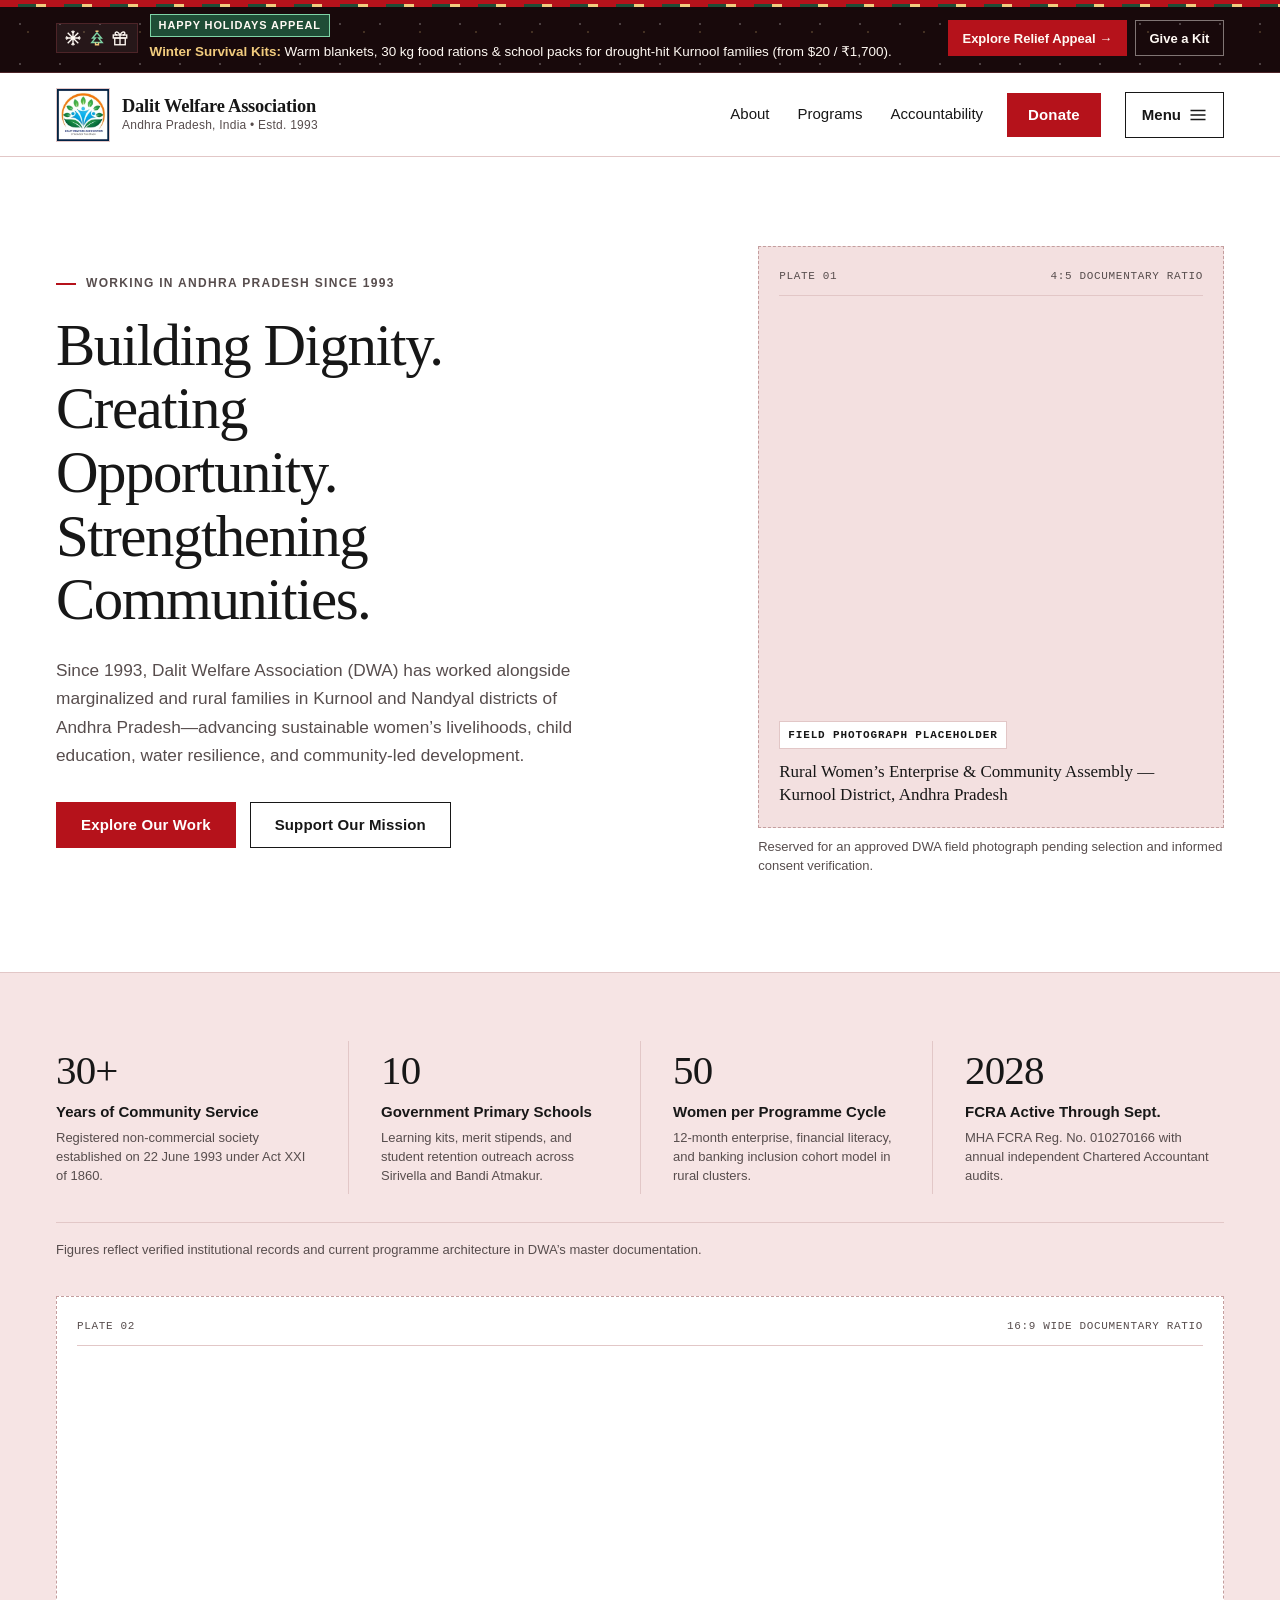
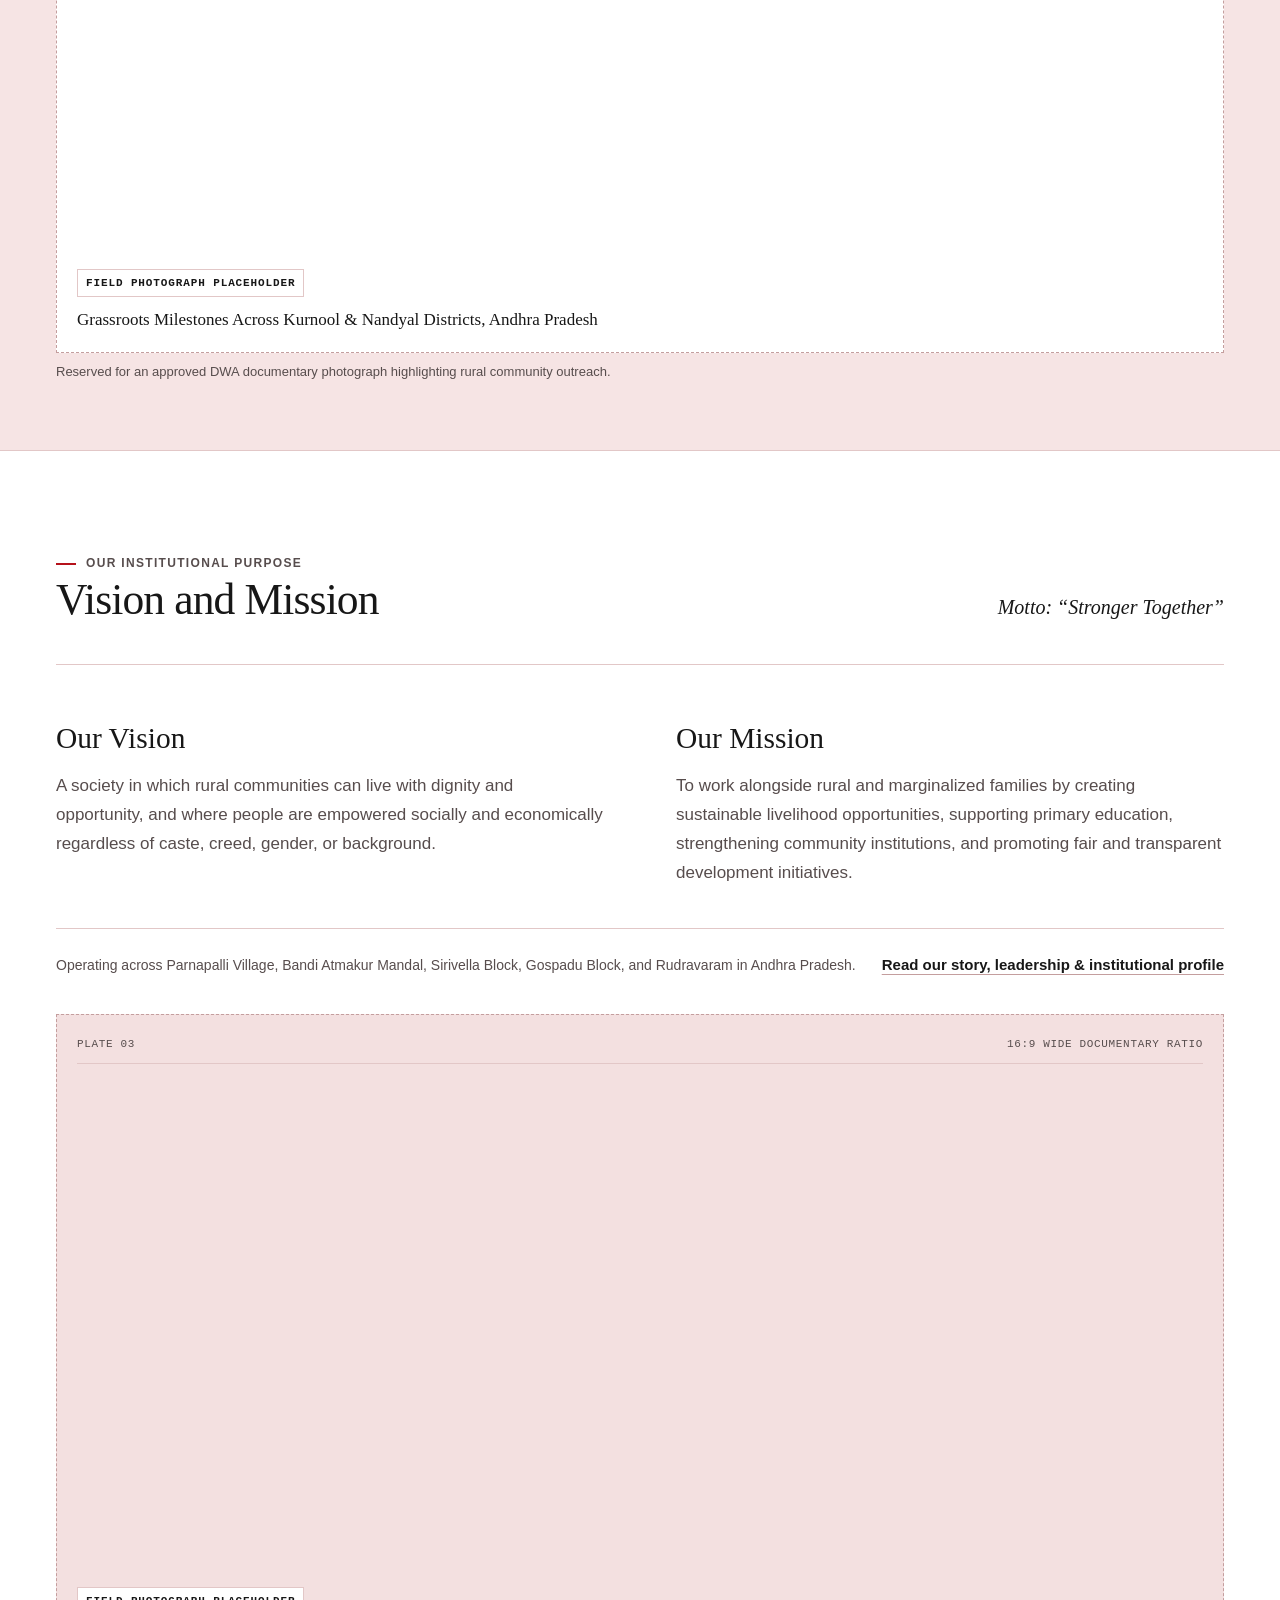
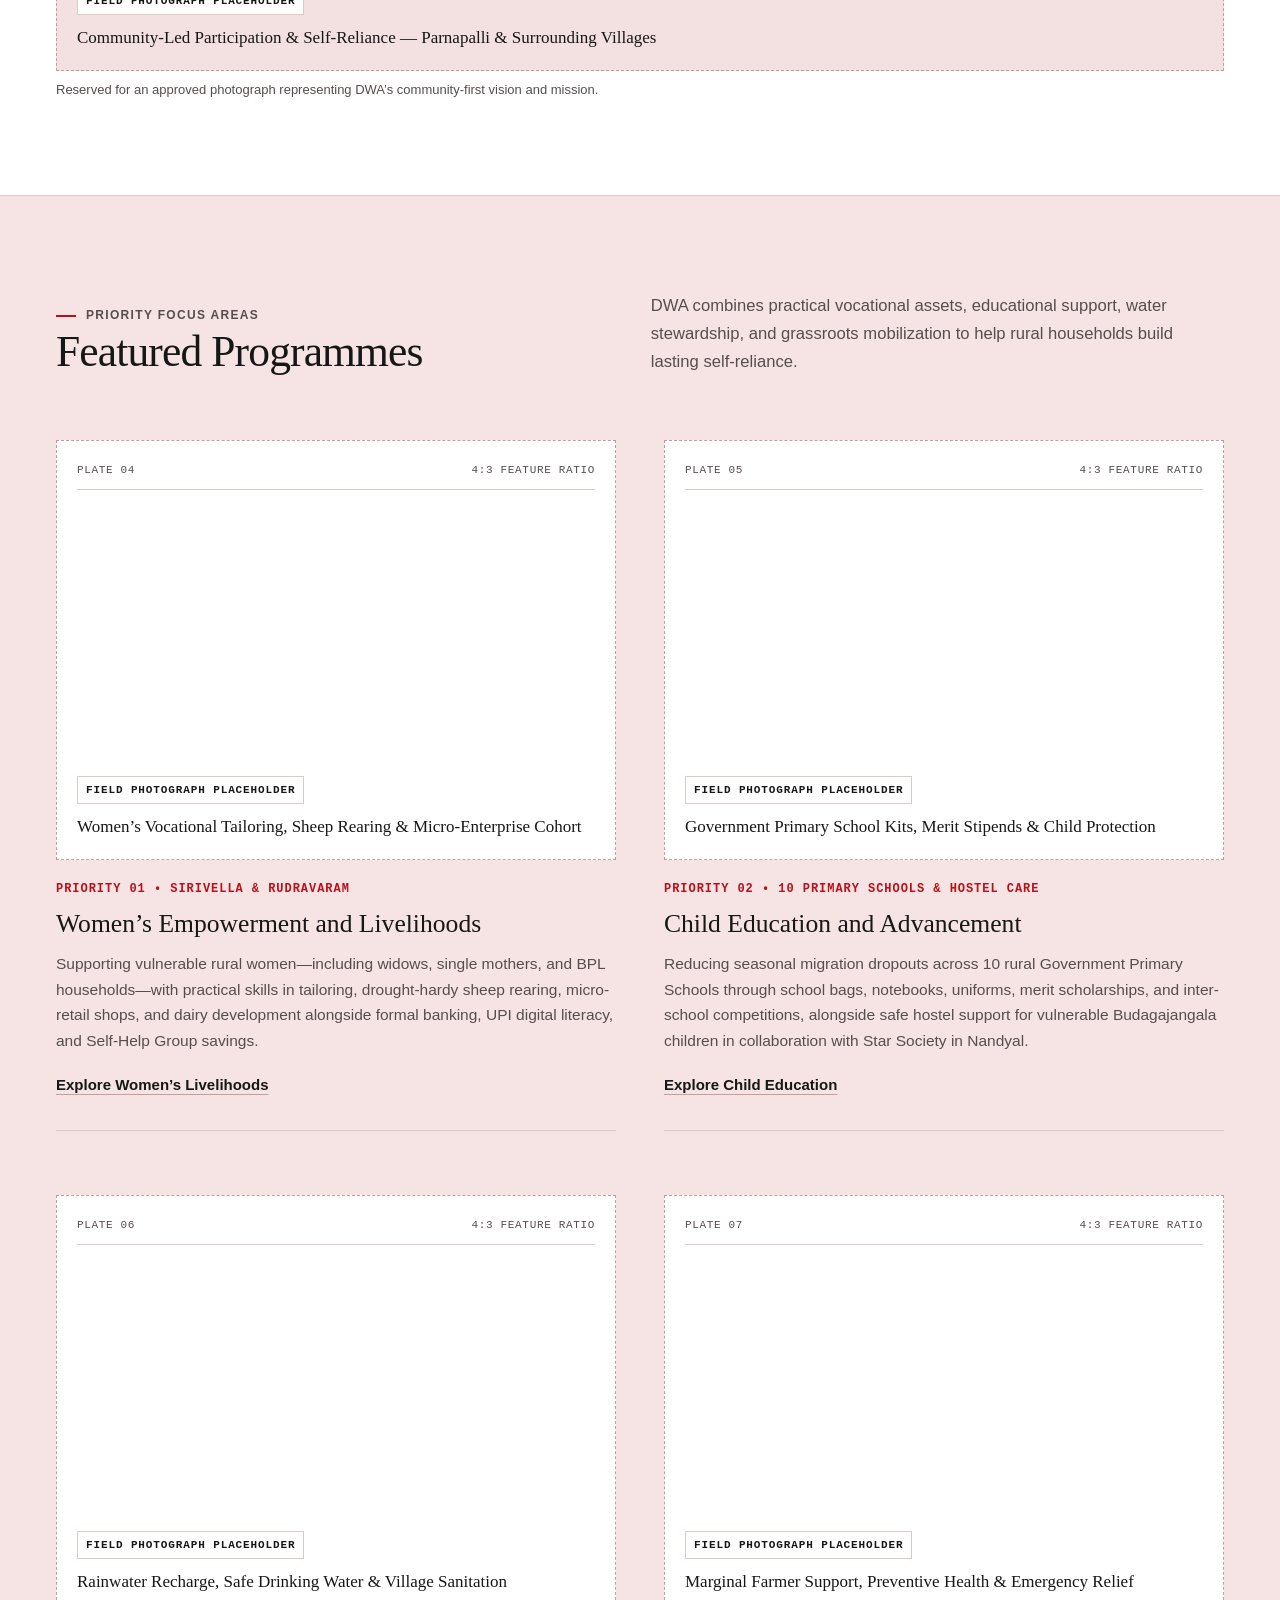
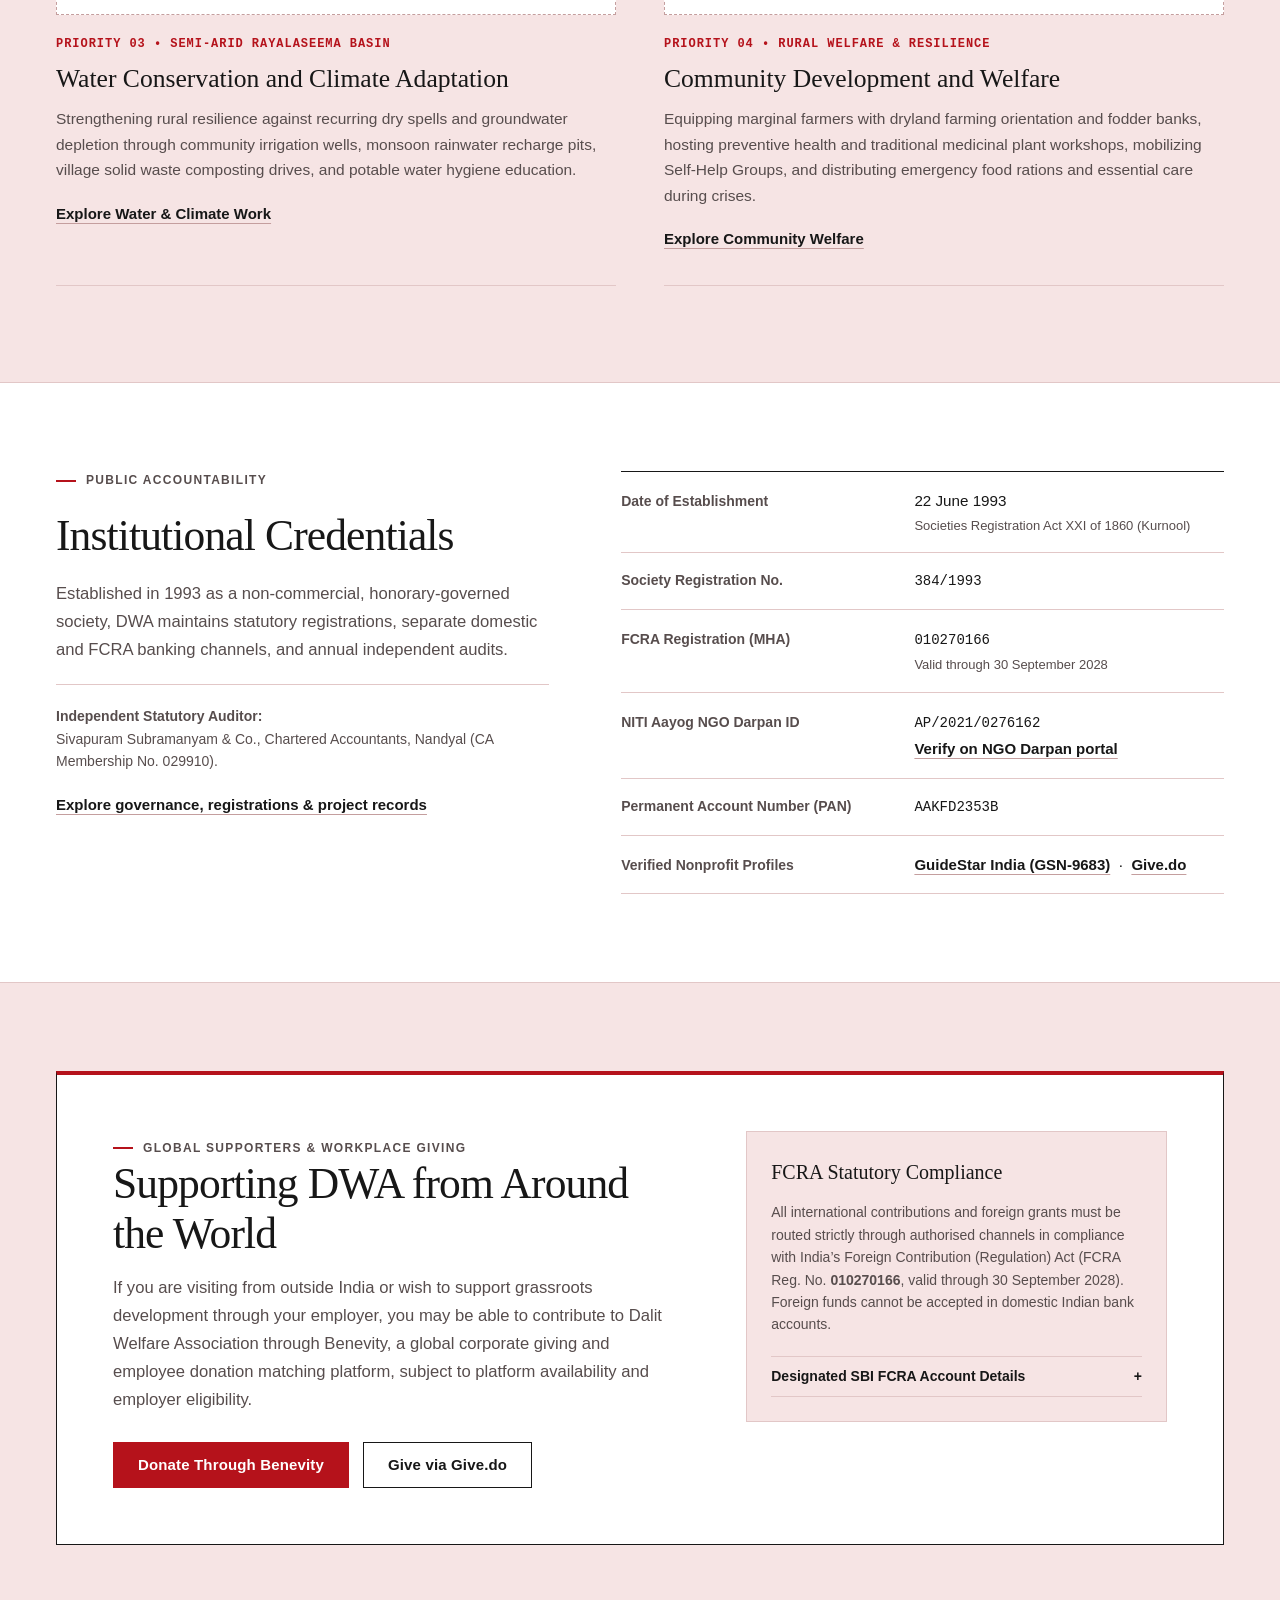
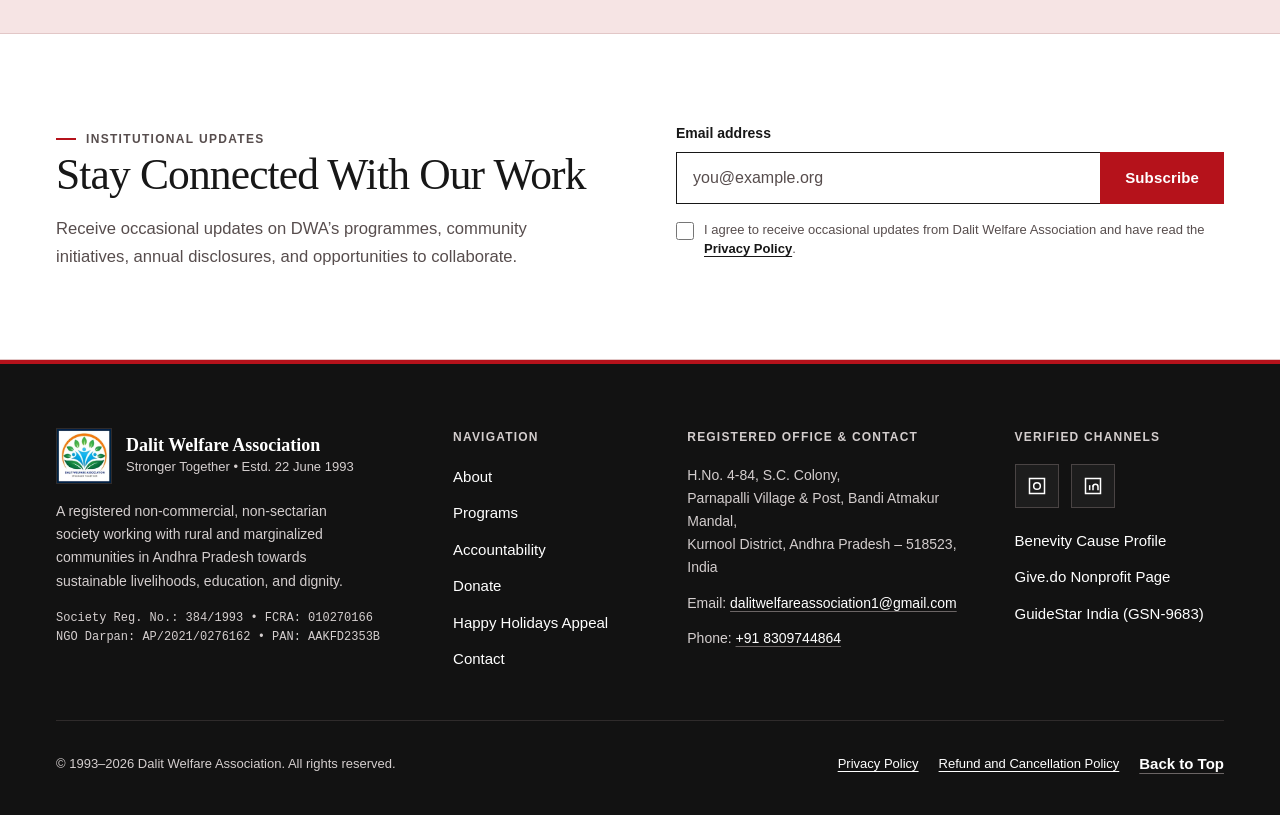
==== commit ce649199: "Add Happy Holidays winter relief banner & page, smooth section slide-up animations, and update canon" ====
--- a/index.html
+++ b/index.html
@@ -8,16 +8,16 @@
   <meta name="robots" content="index, follow">
   <meta name="theme-color" content="#FFFFFF">
   <meta name="dwa-api-base" content="">
-  <link rel="canonical" href="https://dalitwelfareassociation.org/">
+  <link rel="canonical" href="https://dwaindiaa.org/">
 
   <!-- Open Graph Metadata -->
   <meta property="og:type" content="website">
   <meta property="og:site_name" content="Dalit Welfare Association (DWA)">
   <meta property="og:locale" content="en_IN">
-  <meta property="og:url" content="https://dalitwelfareassociation.org/">
+  <meta property="og:url" content="https://dwaindiaa.org/">
   <meta property="og:title" content="Dalit Welfare Association (DWA) — Stronger Together Since 1993">
   <meta property="og:description" content="Registered grassroots society in Andhra Pradesh advancing sustainable women's livelihoods, primary child education, water stewardship, and transparent community development.">
-  <meta property="og:image" content="https://dalitwelfareassociation.org/assets/images/dwa-logo-square.png">
+  <meta property="og:image" content="https://dwaindiaa.org/assets/images/dwa-logo-square.png">
   <meta property="og:image:width" content="512">
   <meta property="og:image:height" content="512">
   <meta property="og:image:alt" content="Dalit Welfare Association official square emblem">
@@ -26,7 +26,7 @@
   <meta name="twitter:card" content="summary">
   <meta name="twitter:title" content="Dalit Welfare Association (DWA) — Established 1993">
   <meta name="twitter:description" content="Advancing rural livelihoods, women's micro-enterprise, child education, and community resilience in Kurnool & Nandyal, Andhra Pradesh.">
-  <meta name="twitter:image" content="https://dalitwelfareassociation.org/assets/images/dwa-logo-square.png">
+  <meta name="twitter:image" content="https://dwaindiaa.org/assets/images/dwa-logo-square.png">
   <meta name="twitter:image:alt" content="Dalit Welfare Association official square emblem">
 
   <!-- Icons & Preload -->
@@ -44,13 +44,13 @@
     "@graph": [
       {
         "@type": "NGO",
-        "@id": "https://dalitwelfareassociation.org/#organization",
+        "@id": "https://dwaindiaa.org/#organization",
         "name": "Dalit Welfare Association",
         "alternateName": "DWA",
-        "url": "https://dalitwelfareassociation.org/",
+        "url": "https://dwaindiaa.org/",
         "logo": {
           "@type": "ImageObject",
-          "url": "https://dalitwelfareassociation.org/assets/images/dwa-logo-square.png",
+          "url": "https://dwaindiaa.org/assets/images/dwa-logo-square.png",
           "width": 512,
           "height": 512
         },
@@ -88,11 +88,11 @@
       },
       {
         "@type": "WebSite",
-        "@id": "https://dalitwelfareassociation.org/#website",
-        "url": "https://dalitwelfareassociation.org/",
+        "@id": "https://dwaindiaa.org/#website",
+        "url": "https://dwaindiaa.org/",
         "name": "Dalit Welfare Association (DWA)",
         "publisher": {
-          "@id": "https://dalitwelfareassociation.org/#organization"
+          "@id": "https://dwaindiaa.org/#organization"
         },
         "inLanguage": "en-IN"
       }
@@ -104,6 +104,42 @@
 
   <!-- Accessibility Skip Link -->
   <a href="#main-content" class="skip-link">Skip to main content</a>
+
+  <!-- TOP SITE-WIDE WINTER HOLIDAYS APPEAL BANNER -->
+  <div class="holiday-top-banner" role="region" aria-label="Happy Holidays — Winter Emergency Relief Appeal">
+    <div class="dwa-container">
+      <div class="holiday-banner-inner">
+        <div class="holiday-banner-lead">
+          <div class="holiday-banner-icons" aria-hidden="true">
+            <svg class="holiday-icon-svg holiday-anim-spin" viewBox="0 0 24 24" fill="none" stroke="currentColor" stroke-width="1.8">
+              <path d="M12 2v20M2 12h20M4.93 4.93l14.14 14.14M19.07 4.93 4.93 19.07"></path>
+              <path d="M12 5l2-2m-2 2-2-2M12 19l2 2m-2-2-2 2M5 12l-2 2m2-2-2-2M19 12l2 2m-2-2 2-2"></path>
+            </svg>
+            <svg class="holiday-icon-svg holiday-anim-twinkle" viewBox="0 0 24 24" fill="none" stroke="currentColor" stroke-width="1.8">
+              <path stroke="#F2CC7E" d="M12 2v2M10 3h4"></path>
+              <polygon stroke="#7FD4A6" points="12 5 6 12 10 12 5 18 19 18 14 12 18 12 12 5"></polygon>
+              <path stroke="#F2CC7E" d="M10 18v3h4v-3"></path>
+            </svg>
+            <svg class="holiday-icon-svg holiday-anim-float" viewBox="0 0 24 24" fill="none" stroke="currentColor" stroke-width="1.8">
+              <rect x="3" y="8" width="18" height="4"></rect>
+              <rect x="5" y="12" width="14" height="9"></rect>
+              <path d="M12 8v13M8 8c-1.5 0-2.5-1-2.5-2.2S6.8 3.5 8.5 4.2C10.1 4.9 12 8 12 8s1.9-3.1 3.5-3.8C17.2 3.5 18.5 4.5 18.5 5.8S17.5 8 16 8"></path>
+            </svg>
+          </div>
+          <div class="holiday-banner-copy">
+            <span class="holiday-banner-tag">Happy Holidays Appeal</span>
+            <span class="holiday-banner-text">
+              <strong>Winter Survival Kits:</strong> Warm blankets, 30 kg food rations &amp; school packs for drought-hit Kurnool families (from $20 / ₹1,700).
+            </span>
+          </div>
+        </div>
+        <div class="holiday-banner-actions">
+          <a href="winter-appeal.html" class="holiday-btn-appeal">Explore Relief Appeal &rarr;</a>
+          <a href="donate.html?fund=Emergency%20Relief%20%26%20Community%20Care%20Fund&amp;amount=1700#contribution-selector" class="holiday-btn-give">Give a Kit</a>
+        </div>
+      </div>
+    </div>
+  </div>
 
   <!-- =========================================================================
        HEADER & PRIMARY NAVIGATION
@@ -189,6 +225,7 @@
               <li><a href="programs.html" class="overlay-primary-link">Programs</a></li>
               <li><a href="accountability.html" class="overlay-primary-link">Accountability</a></li>
               <li><a href="donate.html" class="overlay-primary-link">Donate</a></li>
+              <li><a href="winter-appeal.html" class="overlay-primary-link">Happy Holidays Appeal</a></li>
             </ul>
           </div>
 
@@ -254,6 +291,7 @@
               </svg>
             </button>
             <ul id="overlay-donate-list" class="overlay-sublist is-collapsed">
+              <li><a href="winter-appeal.html" class="overlay-sublink">Winter Holidays Emergency Appeal</a></li>
               <li><a href="donate.html#support-pathways" class="overlay-sublink">Ways to Support DWA</a></li>
               <li><a href="donate.html#contribution-selector" class="overlay-sublink">Contribution Amount Selector</a></li>
               <li><a href="donate.html#domestic-giving" class="overlay-sublink">Domestic Donations (India)</a></li>
@@ -815,6 +853,7 @@
             <li><a href="programs.html" class="footer-link">Programs</a></li>
             <li><a href="accountability.html" class="footer-link">Accountability</a></li>
             <li><a href="donate.html" class="footer-link">Donate</a></li>
+            <li><a href="winter-appeal.html" class="footer-link">Happy Holidays Appeal</a></li>
             <li><a href="donate.html#contact" class="footer-link">Contact</a></li>
           </ul>
         </div>
--- a/assets/css/styles.css
+++ b/assets/css/styles.css
@@ -95,6 +95,10 @@
     animation-iteration-count: 1 !important;
     transition-duration: 0.01ms !important;
     scroll-behavior: auto !important;
+  }
+  html.js-reveal-ready main > section {
+    opacity: 1;
+    transform: none;
   }
 }
 
@@ -2696,10 +2700,646 @@
 .sub-heading-sm { font-size: 1.2rem; margin-bottom: 0.5rem; }
 
 /* ==========================================================================
-   18. PRINT STYLESHEET
+   18. TOP WINTER HOLIDAYS CAMPAIGN BANNER & APPEAL PAGE
+   Non-religious "Happy Holidays" framing | Snowfall & Holiday SVG Animations
    ========================================================================== */
 
+:root {
+  --holiday-bg-deep: #18090B;
+  --holiday-bg-panel: #251012;
+  --holiday-pine: #1F4D36;
+  --holiday-pine-light: #7FD4A6;
+  --holiday-gold: #F2CC7E;
+  --holiday-ivory: #FFF9F3;
+  --holiday-muted: #E3D2D2;
+  --holiday-border: #4D2428;
+}
+
+@keyframes holidayBannerDrift {
+  0% { background-position: 0 0, 20px 14px; }
+  100% { background-position: 80px 80px, 100px 94px; }
+}
+
+@keyframes holidaySnowFall {
+  0% {
+    transform: translate3d(0, -10%, 0) rotate(0deg);
+    opacity: 0;
+  }
+  12% {
+    opacity: 0.8;
+  }
+  85% {
+    opacity: 0.65;
+  }
+  100% {
+    transform: translate3d(18px, 460px, 0) rotate(180deg);
+    opacity: 0;
+  }
+}
+
+@keyframes holidayTwinkle {
+  0%, 100% {
+    opacity: 0.72;
+    transform: scale(0.95);
+  }
+  50% {
+    opacity: 1;
+    transform: scale(1.12);
+  }
+}
+
+@keyframes holidaySpinSlow {
+  0% { transform: rotate(0deg); }
+  100% { transform: rotate(360deg); }
+}
+
+@keyframes holidayFloat {
+  0%, 100% { transform: translateY(0); }
+  50% { transform: translateY(-4px); }
+}
+
+/* Site-Wide Top Campaign Banner */
+.holiday-top-banner {
+  position: relative;
+  overflow: hidden;
+  background-color: var(--holiday-bg-deep);
+  color: var(--holiday-ivory);
+  border-top: 4px solid var(--accent-red);
+  border-bottom: 1px solid var(--holiday-border);
+  padding: 0.65rem 0;
+  background-image:
+    radial-gradient(rgba(255, 255, 255, 0.22) 1px, transparent 1px),
+    radial-gradient(rgba(242, 204, 126, 0.2) 1px, transparent 1px);
+  background-size: 40px 40px, 56px 56px;
+  animation: holidayBannerDrift 18s linear infinite;
+}
+
+.holiday-top-banner::before {
+  content: '';
+  position: absolute;
+  top: 0;
+  left: 0;
+  right: 0;
+  height: 3px;
+  background: repeating-linear-gradient(
+    90deg,
+    var(--accent-red) 0 18px,
+    var(--holiday-pine) 18px 36px,
+    var(--holiday-gold) 36px 46px
+  );
+}
+
+.holiday-banner-inner {
+  position: relative;
+  z-index: 2;
+  display: flex;
+  flex-direction: column;
+  align-items: flex-start;
+  justify-content: space-between;
+  gap: 0.65rem;
+}
+
+@media (min-width: 1024px) {
+  .holiday-banner-inner {
+    flex-direction: row;
+    align-items: center;
+    gap: 1.5rem;
+  }
+}
+
+.holiday-banner-lead {
+  display: flex;
+  align-items: flex-start;
+  gap: 0.75rem;
+  min-width: 0;
+}
+
+@media (min-width: 768px) {
+  .holiday-banner-lead {
+    align-items: center;
+  }
+}
+
+.holiday-banner-icons {
+  display: inline-flex;
+  align-items: center;
+  gap: 0.35rem;
+  flex-shrink: 0;
+  padding: 0.3rem 0.45rem;
+  background-color: rgba(255, 255, 255, 0.06);
+  border: 1px solid var(--holiday-border);
+}
+
+.holiday-icon-svg {
+  width: 18px;
+  height: 18px;
+  display: block;
+}
+
+.holiday-anim-spin {
+  animation: holidaySpinSlow 16s linear infinite;
+}
+
+.holiday-anim-twinkle {
+  transform-origin: center;
+  animation: holidayTwinkle 2.6s ease-in-out infinite;
+}
+
+.holiday-anim-float {
+  animation: holidayFloat 3.4s ease-in-out infinite;
+}
+
+.holiday-banner-copy {
+  display: flex;
+  flex-wrap: wrap;
+  align-items: center;
+  gap: 0.4rem 0.65rem;
+  font-size: 0.84rem;
+  line-height: 1.4;
+  color: var(--holiday-ivory);
+  min-width: 0;
+}
+
+.holiday-banner-tag {
+  display: inline-flex;
+  align-items: center;
+  gap: 0.35rem;
+  padding: 0.16rem 0.5rem;
+  background-color: var(--holiday-pine);
+  border: 1px solid var(--holiday-pine-light);
+  color: var(--holiday-ivory);
+  font-size: 0.6875rem;
+  font-weight: 700;
+  letter-spacing: 0.08em;
+  text-transform: uppercase;
+  white-space: nowrap;
+}
+
+.holiday-banner-text strong {
+  color: var(--holiday-gold);
+}
+
+.holiday-banner-actions {
+  display: flex;
+  flex-wrap: wrap;
+  align-items: center;
+  gap: 0.5rem;
+  flex-shrink: 0;
+}
+
+.holiday-btn-appeal {
+  display: inline-flex;
+  align-items: center;
+  justify-content: center;
+  min-height: 36px;
+  padding: 0.35rem 0.85rem;
+  background-color: var(--accent-red);
+  color: var(--holiday-ivory);
+  border: 1px solid var(--accent-red);
+  font-size: 0.8125rem;
+  font-weight: 600;
+  text-decoration: none;
+  transition: background-color 0.18s ease, border-color 0.18s ease;
+}
+
+.holiday-btn-appeal:hover {
+  background-color: var(--accent-red-hover);
+  border-color: var(--holiday-gold);
+}
+
+.holiday-btn-give {
+  display: inline-flex;
+  align-items: center;
+  justify-content: center;
+  min-height: 36px;
+  padding: 0.35rem 0.85rem;
+  background-color: transparent;
+  color: var(--holiday-ivory);
+  border: 1px solid rgba(255, 249, 243, 0.45);
+  font-size: 0.8125rem;
+  font-weight: 600;
+  text-decoration: none;
+  transition: background-color 0.18s ease, border-color 0.18s ease;
+}
+
+.holiday-btn-give:hover {
+  background-color: rgba(255, 255, 255, 0.1);
+  border-color: var(--holiday-ivory);
+}
+
+/* Dedicated Winter Holidays Appeal Hero (winter-appeal.html) */
+.winter-hero {
+  position: relative;
+  overflow: hidden;
+  background-color: var(--holiday-bg-deep);
+  color: var(--holiday-ivory);
+  border-bottom: 1px solid var(--holiday-border);
+  padding: 3.5rem 0 4rem;
+}
+
+@media (min-width: 1024px) {
+  .winter-hero {
+    padding: 4.75rem 0 5rem;
+  }
+}
+
+.holiday-snow-stage {
+  position: absolute;
+  inset: 0;
+  overflow: hidden;
+  pointer-events: none;
+  z-index: 1;
+}
+
+.snow-particle {
+  position: absolute;
+  top: -16px;
+  width: 7px;
+  height: 7px;
+  background-color: rgba(255, 249, 243, 0.55);
+  border: 1px solid rgba(242, 204, 126, 0.35);
+  animation: holidaySnowFall 11s linear infinite;
+}
+
+.snow-p1 { left: 6%;  width: 6px; height: 6px; animation-duration: 9.5s;  animation-delay: -2s; }
+.snow-p2 { left: 16%; width: 8px; height: 8px; animation-duration: 13s;   animation-delay: -5s; }
+.snow-p3 { left: 28%; width: 5px; height: 5px; animation-duration: 10.5s; animation-delay: -1s; }
+.snow-p4 { left: 41%; width: 7px; height: 7px; animation-duration: 12s;   animation-delay: -7s; }
+.snow-p5 { left: 54%; width: 6px; height: 6px; animation-duration: 14s;   animation-delay: -3.5s; }
+.snow-p6 { left: 68%; width: 8px; height: 8px; animation-duration: 10s;   animation-delay: -6s; }
+.snow-p7 { left: 81%; width: 5px; height: 5px; animation-duration: 11.5s; animation-delay: -4s; }
+.snow-p8 { left: 92%; width: 7px; height: 7px; animation-duration: 12.5s; animation-delay: -8s; }
+
+.winter-hero-grid {
+  position: relative;
+  z-index: 2;
+  display: grid;
+  grid-template-columns: 1fr;
+  gap: 2.5rem;
+  align-items: start;
+}
+
+@media (min-width: 1024px) {
+  .winter-hero-grid {
+    grid-template-columns: 1.15fr 0.85fr;
+    gap: 3.5rem;
+  }
+}
+
+.winter-hero-grid > * {
+  min-width: 0;
+}
+
+.holiday-badge-row {
+  display: flex;
+  flex-wrap: wrap;
+  align-items: center;
+  gap: 0.65rem;
+  margin-bottom: 1.25rem;
+}
+
+.holiday-pill-festive {
+  display: inline-flex;
+  align-items: center;
+  gap: 0.45rem;
+  padding: 0.35rem 0.75rem;
+  background-color: var(--holiday-pine);
+  border: 1px solid var(--holiday-pine-light);
+  color: var(--holiday-ivory);
+  font-size: 0.75rem;
+  font-weight: 700;
+  letter-spacing: 0.08em;
+  text-transform: uppercase;
+}
+
+.holiday-pill-alert {
+  display: inline-flex;
+  align-items: center;
+  gap: 0.45rem;
+  padding: 0.35rem 0.75rem;
+  background-color: rgba(181, 18, 27, 0.28);
+  border: 1px solid var(--accent-red);
+  color: var(--holiday-gold);
+  font-size: 0.75rem;
+  font-weight: 700;
+  letter-spacing: 0.06em;
+  text-transform: uppercase;
+}
+
+.winter-hero-title {
+  font-family: var(--font-serif);
+  font-weight: 400;
+  font-size: clamp(2.15rem, 4.4vw, 3.65rem);
+  line-height: 1.08;
+  letter-spacing: -0.025em;
+  color: var(--holiday-ivory);
+  max-width: 20ch;
+}
+
+.winter-hero-lead {
+  margin-top: 1.35rem;
+  font-size: 1.0625rem;
+  line-height: 1.68;
+  color: var(--holiday-muted);
+  max-width: 58ch;
+}
+
+.holiday-impact-highlights {
+  display: grid;
+  grid-template-columns: 1fr;
+  gap: 0.75rem;
+  margin-top: 1.75rem;
+}
+
+@media (min-width: 640px) {
+  .holiday-impact-highlights {
+    grid-template-columns: repeat(3, 1fr);
+  }
+}
+
+.holiday-highlight-item {
+  display: flex;
+  align-items: flex-start;
+  gap: 0.65rem;
+  padding: 0.85rem;
+  background-color: rgba(255, 255, 255, 0.04);
+  border: 1px solid var(--holiday-border);
+  font-size: 0.84rem;
+  line-height: 1.45;
+  color: var(--holiday-ivory);
+}
+
+.holiday-highlight-item svg {
+  width: 20px;
+  height: 20px;
+  flex-shrink: 0;
+  color: var(--holiday-gold);
+  margin-top: 1px;
+}
+
+.winter-hero .btn-secondary {
+  border-color: var(--holiday-ivory);
+  color: var(--holiday-ivory);
+  background-color: transparent;
+}
+
+.winter-hero .btn-secondary:hover {
+  background-color: var(--holiday-ivory);
+  color: var(--holiday-bg-deep);
+}
+
+.winter-summary-card {
+  background-color: var(--holiday-ivory);
+  color: var(--text-primary);
+  border: 1px solid var(--holiday-border);
+  border-top: 4px solid var(--holiday-pine);
+  padding: 1.75rem;
+}
+
+.winter-summary-head {
+  display: flex;
+  align-items: center;
+  justify-content: space-between;
+  gap: 1rem;
+  padding-bottom: 1rem;
+  border-bottom: 1px solid var(--border-color);
+  margin-bottom: 1.25rem;
+}
+
+.winter-summary-head h2 {
+  font-family: var(--font-serif);
+  font-size: 1.35rem;
+  font-weight: 400;
+  color: var(--text-primary);
+}
+
+.winter-summary-emblems {
+  display: inline-flex;
+  align-items: center;
+  gap: 0.4rem;
+  color: var(--holiday-pine);
+  flex-shrink: 0;
+}
+
+.winter-summary-rows {
+  display: flex;
+  flex-direction: column;
+  gap: 0.85rem;
+}
+
+.winter-summary-row {
+  display: flex;
+  align-items: flex-start;
+  justify-content: space-between;
+  gap: 0.85rem;
+  padding-bottom: 0.85rem;
+  border-bottom: 1px solid var(--border-color);
+}
+
+.winter-summary-row:last-child {
+  border-bottom: none;
+  padding-bottom: 0;
+}
+
+.winter-summary-cost {
+  font-family: var(--font-mono);
+  font-size: 0.875rem;
+  font-weight: 700;
+  color: var(--accent-red);
+  white-space: nowrap;
+}
+
+/* Kit Cards & Impact Matrix Cards */
+.kit-card {
+  background-color: var(--bg-primary);
+  border: 1px solid var(--border-strong);
+  border-top: 3px solid var(--text-primary);
+  padding: 1.75rem;
+  display: flex;
+  flex-direction: column;
+  justify-content: space-between;
+  gap: 1.25rem;
+  transition: transform 0.22s ease, border-color 0.22s ease;
+}
+
+.kit-card:hover {
+  transform: translateY(-3px);
+  border-top-color: var(--accent-red);
+}
+
+.kit-card-top {
+  display: flex;
+  align-items: flex-start;
+  justify-content: space-between;
+  gap: 1rem;
+}
+
+.kit-icon-box {
+  width: 48px;
+  height: 48px;
+  flex-shrink: 0;
+  display: flex;
+  align-items: center;
+  justify-content: center;
+  background-color: var(--bg-secondary);
+  border: 1px solid var(--border-strong);
+  color: var(--accent-red);
+  transition: background-color 0.2s ease, color 0.2s ease;
+}
+
+.kit-card:hover .kit-icon-box {
+  background-color: var(--holiday-pine);
+  border-color: var(--holiday-pine);
+  color: var(--holiday-ivory);
+}
+
+.kit-icon-box svg {
+  width: 24px;
+  height: 24px;
+}
+
+.kit-price-badge {
+  font-family: var(--font-mono);
+  font-size: 0.8125rem;
+  font-weight: 700;
+  padding: 0.3rem 0.65rem;
+  background-color: var(--holiday-bg-deep);
+  color: var(--holiday-gold);
+  white-space: nowrap;
+}
+
+.kit-card-title {
+  font-family: var(--font-serif);
+  font-size: 1.45rem;
+  font-weight: 400;
+  line-height: 1.22;
+  color: var(--text-primary);
+  margin-top: 0.75rem;
+}
+
+.kit-card-sub {
+  font-size: 0.9rem;
+  line-height: 1.55;
+  color: var(--text-secondary);
+  margin-top: 0.5rem;
+}
+
+.tier-card {
+  background-color: var(--bg-primary);
+  border: 1px solid var(--border-color);
+  border-top: 2px solid var(--border-dark);
+  padding: 1.5rem;
+  display: flex;
+  flex-direction: column;
+  justify-content: space-between;
+  gap: 1rem;
+  transition: border-color 0.2s ease, transform 0.2s ease;
+}
+
+.tier-card:hover {
+  border-color: var(--accent-red);
+  transform: translateY(-2px);
+}
+
+.tier-card--featured {
+  background-color: var(--bg-secondary);
+  border: 1px solid var(--accent-red);
+  border-top: 4px solid var(--accent-red);
+}
+
+.tier-head {
+  display: flex;
+  align-items: center;
+  justify-content: space-between;
+  gap: 0.75rem;
+}
+
+.tier-amount {
+  font-family: var(--font-serif);
+  font-size: 1.75rem;
+  line-height: 1.1;
+  color: var(--accent-red);
+}
+
+.tier-name {
+  font-family: var(--font-serif);
+  font-size: 1.2rem;
+  font-weight: 400;
+  color: var(--text-primary);
+  margin-top: 0.45rem;
+}
+
+.tier-desc {
+  font-size: 0.92rem;
+  line-height: 1.6;
+  color: var(--text-secondary);
+}
+
+.winter-quick-presets {
+  display: flex;
+  flex-wrap: wrap;
+  gap: 0.5rem;
+  margin-top: 1rem;
+}
+
+.winter-preset-chip {
+  min-height: 40px;
+  padding: 0.45rem 0.85rem;
+  background-color: var(--bg-primary);
+  border: 1px solid var(--border-dark);
+  color: var(--text-primary);
+  font-size: 0.8125rem;
+  font-weight: 600;
+  cursor: pointer;
+  transition: background-color 0.18s ease, color 0.18s ease, border-color 0.18s ease;
+}
+
+.winter-preset-chip:hover {
+  background-color: var(--holiday-pine);
+  border-color: var(--holiday-pine);
+  color: var(--holiday-ivory);
+}
+
+.share-quote-box {
+  background-color: var(--bg-secondary);
+  border: 1px solid var(--border-strong);
+  border-left: 4px solid var(--holiday-pine);
+  padding: 1.5rem;
+}
+
+.share-quote-text {
+  font-size: 0.95rem;
+  line-height: 1.7;
+  color: var(--text-primary);
+  white-space: pre-line;
+}
+
+/* ==========================================================================
+   19. WHOLE-SITE SECTION SMOOTH SLIDE-UP REVEAL ANIMATION
+   Progressive enhancement: active only when JS sets html.js-reveal-ready
+   ========================================================================== */
+
+html.js-reveal-ready main > section {
+  opacity: 0;
+  transform: translateY(28px);
+  transition: opacity 0.65s cubic-bezier(0.22, 1, 0.36, 1),
+              transform 0.65s cubic-bezier(0.22, 1, 0.36, 1);
+  will-change: opacity, transform;
+}
+
+html.js-reveal-ready main > section.is-visible {
+  opacity: 1;
+  transform: translateY(0);
+  will-change: auto;
+}
+
+/* ==========================================================================
+   20. PRINT STYLESHEET
+   ========================================================================== */
+
 @media print {
+  .holiday-top-banner,
+  .holiday-snow-stage,
   .site-header-actions,
   .subnav-bar,
   .fullscreen-overlay,
@@ -2708,6 +3348,10 @@
   .copy-btn {
     display: none !important;
   }
+  html.js-reveal-ready main > section {
+    opacity: 1 !important;
+    transform: none !important;
+  }
   .site-header {
     position: static;
     border-bottom: 1px solid #000000;
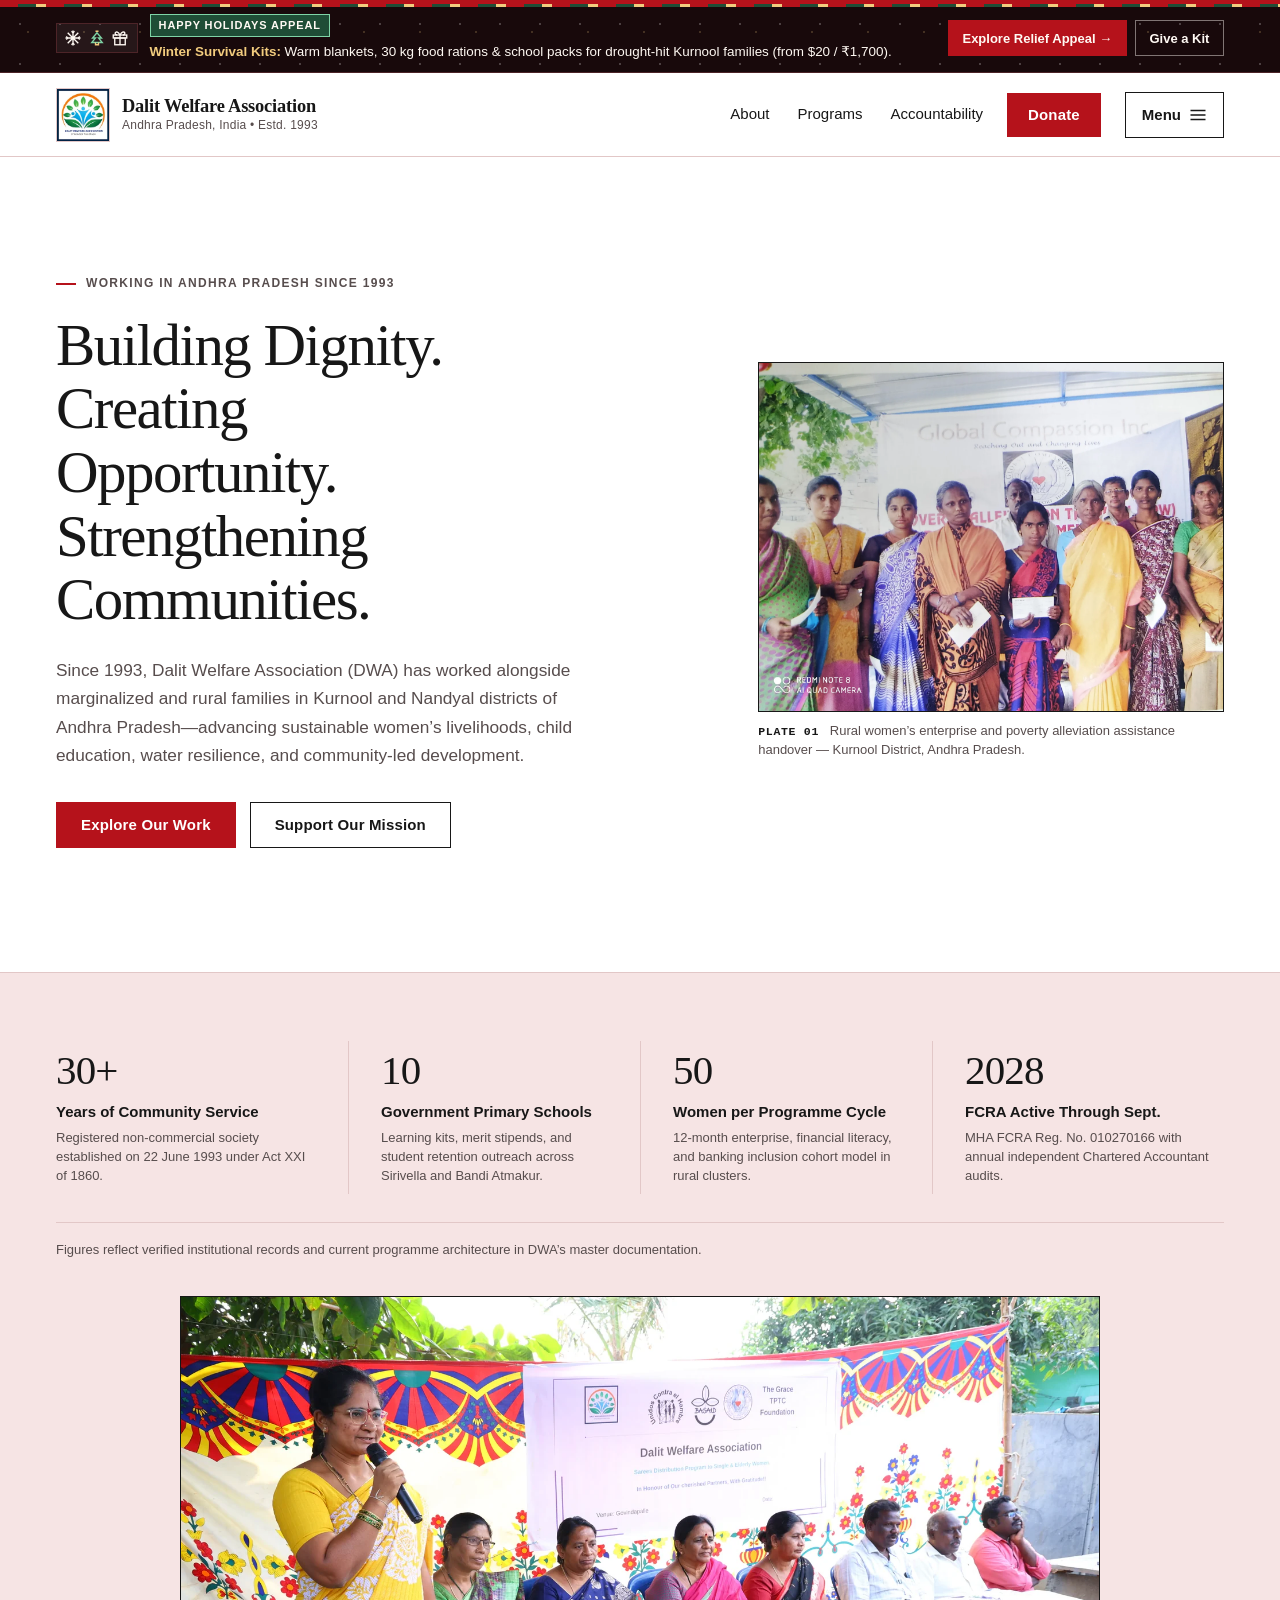
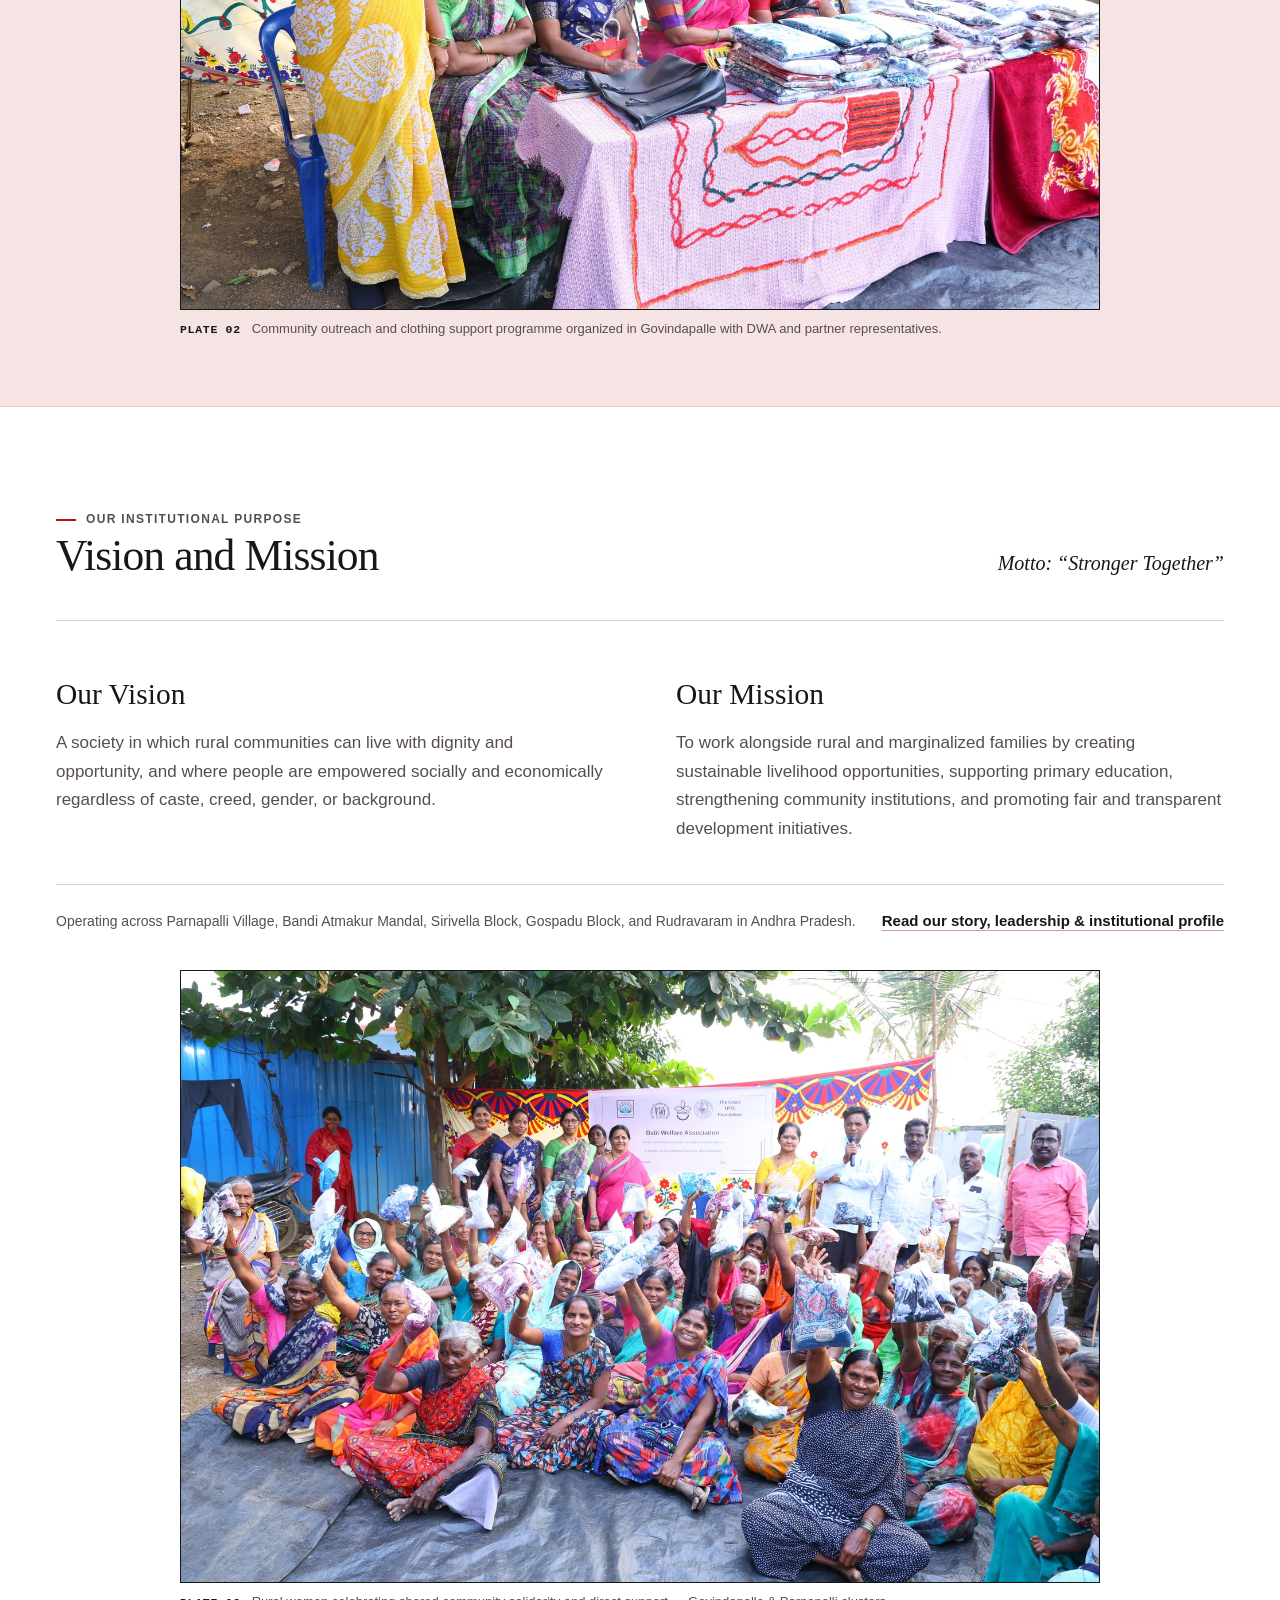
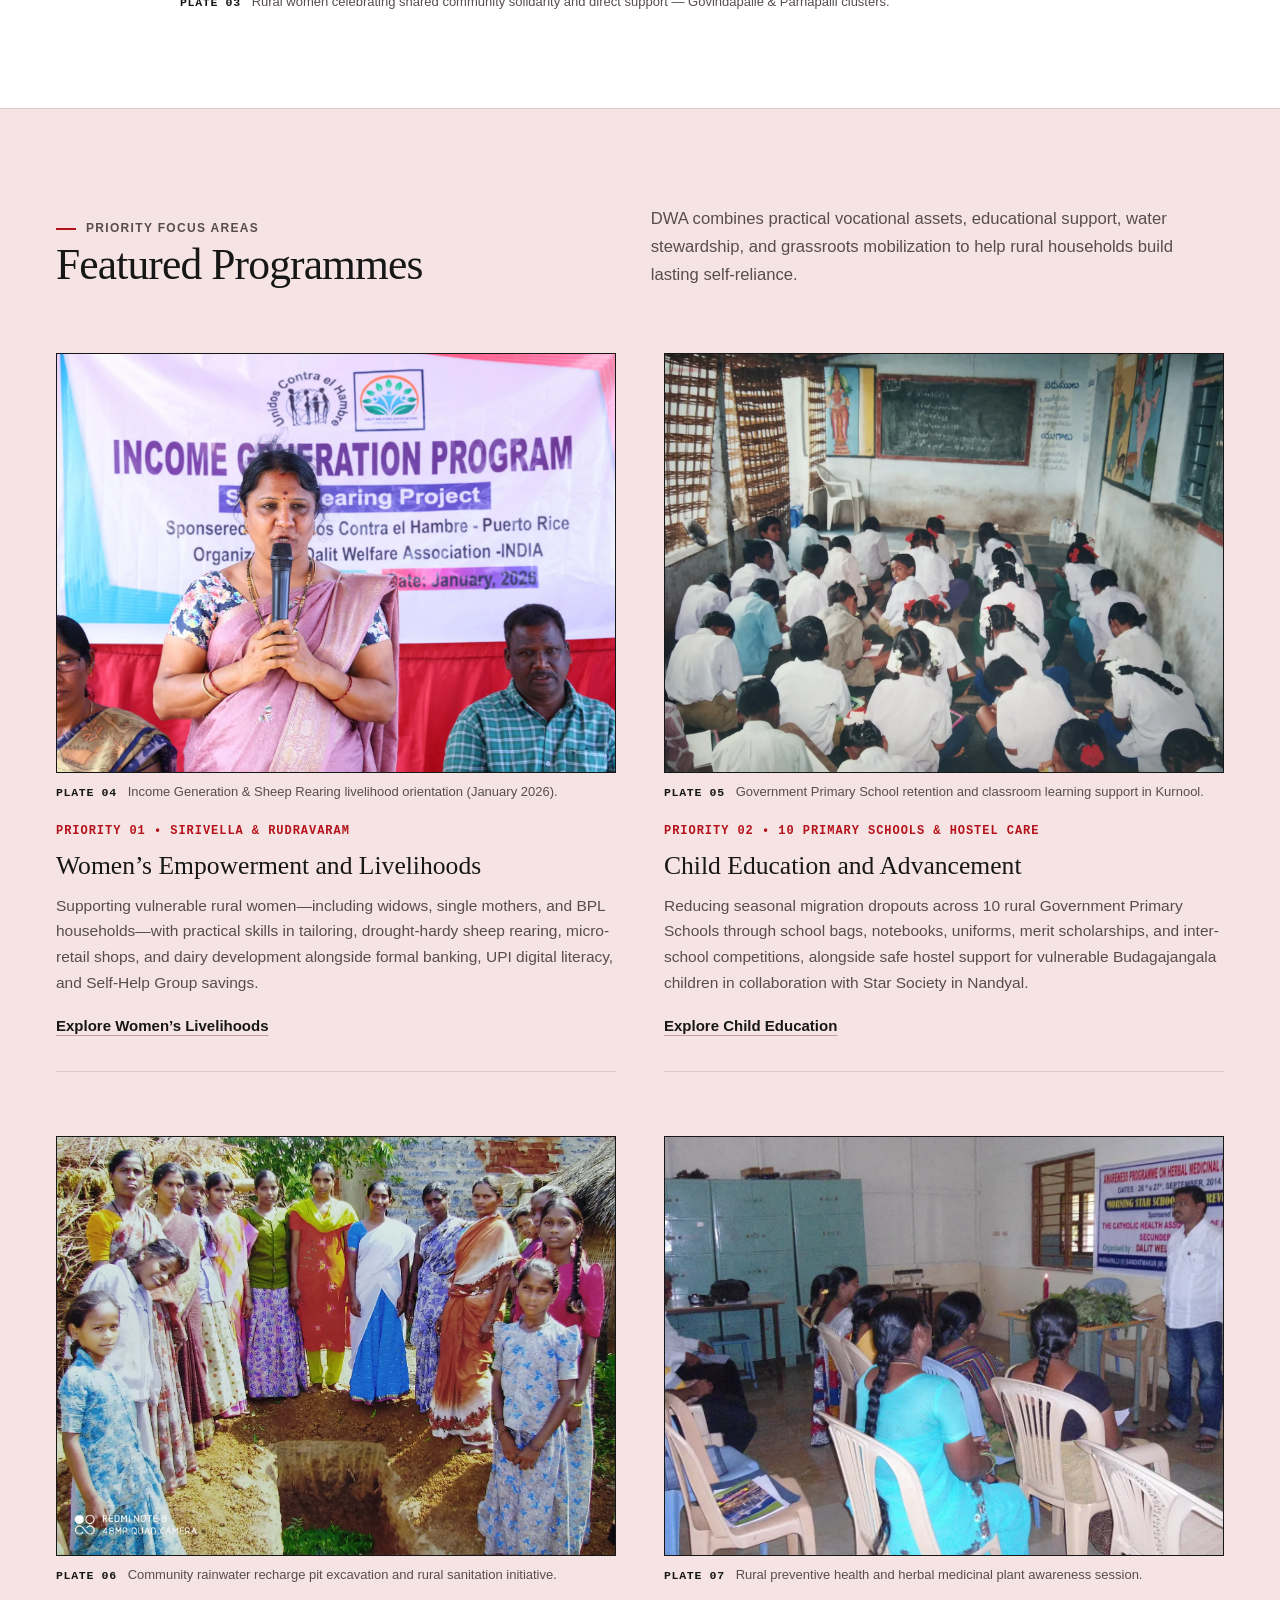
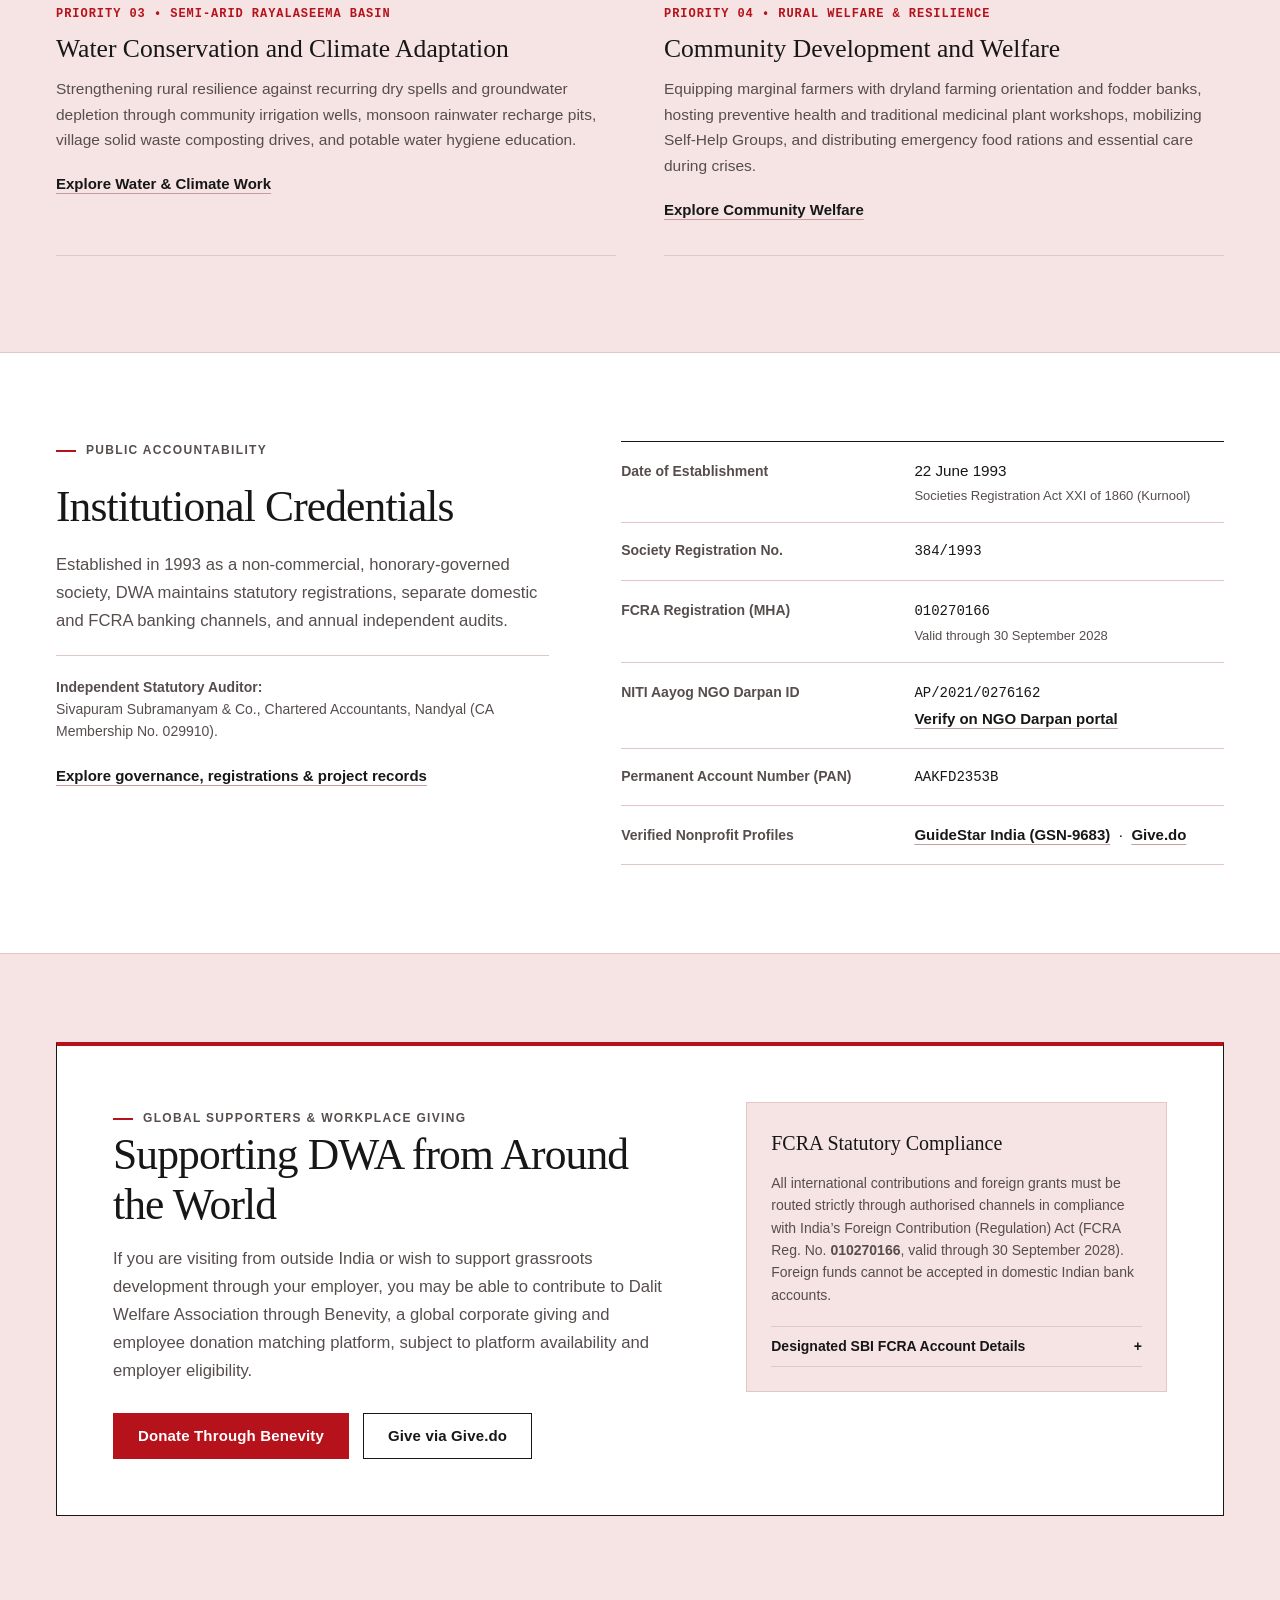
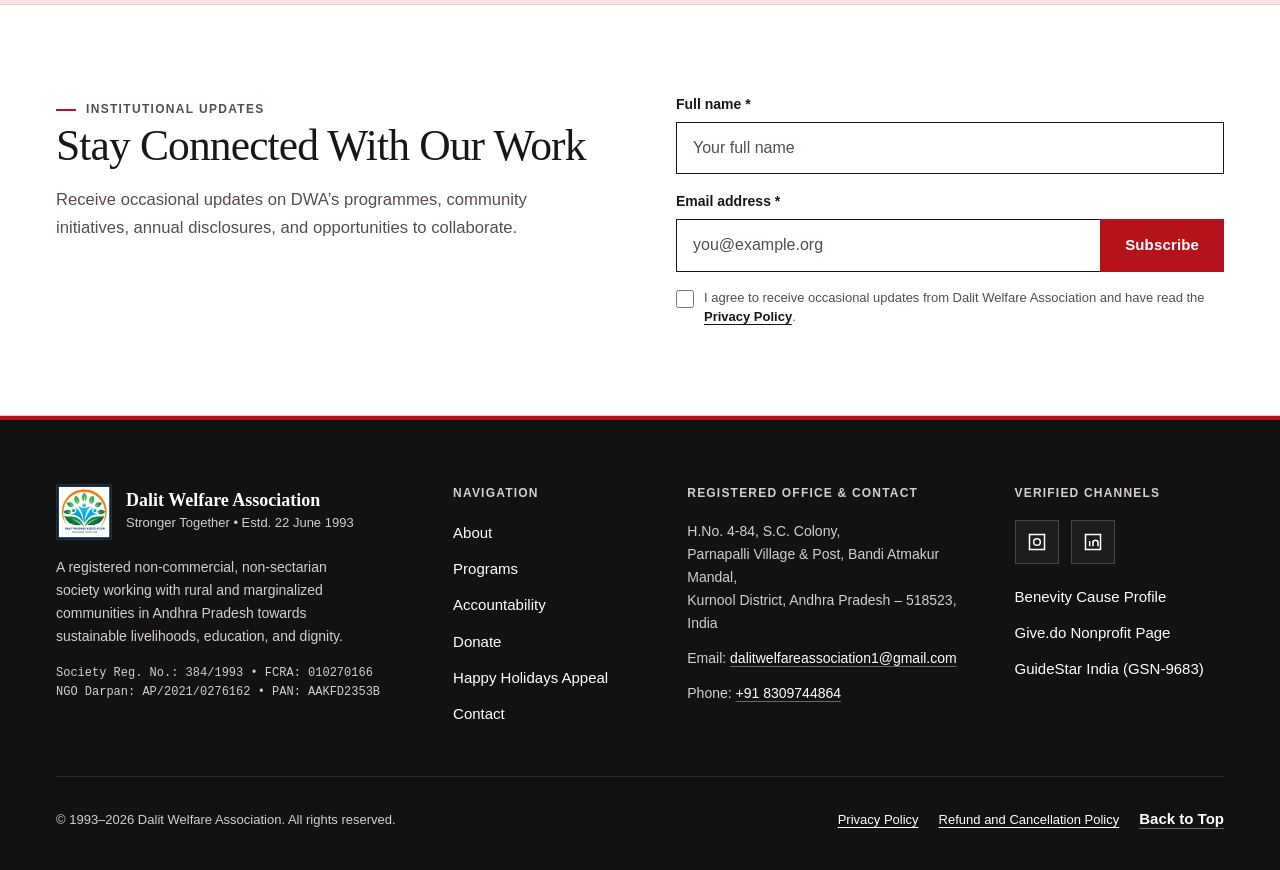
==== commit a5dd1f60: "Replace all placeholders with 38 WebP field photographs, set up Pages /api/submit monday.com handler" ====
--- a/index.html
+++ b/index.html
@@ -7,7 +7,7 @@
   <meta name="description" content="Established June 1993 in Kurnool, Dalit Welfare Association empowers rural communities in Andhra Pradesh via women's livelihoods, education &amp; water resilience.">
   <meta name="robots" content="index, follow">
   <meta name="theme-color" content="#FFFFFF">
-  <meta name="dwa-api-base" content="">
+  <meta name="dwa-api-base" content="same-origin">
   <link rel="canonical" href="https://dwaindiaa.org/">
 
   <!-- Open Graph Metadata -->
@@ -344,20 +344,19 @@
           </div>
 
           <figure class="photo-figure">
-            <div class="photo-placeholder ratio-hero" role="img" aria-label="Field photograph placeholder: Community and women's livelihood assembly in Kurnool District, Andhra Pradesh">
-              <div class="photo-plate-meta">
-                <span>Plate 01</span>
-                <span>4:5 Documentary Ratio</span>
-              </div>
-              <div class="photo-placeholder-body">
-                <span class="photo-placeholder-kicker">Field Photograph Placeholder</span>
-                <p class="photo-placeholder-subject">
-                  Rural Women&rsquo;s Enterprise &amp; Community Assembly &mdash; Kurnool District, Andhra Pradesh
-                </p>
-              </div>
+            <div class="photo-frame ratio-hero">
+              <img
+                src="assets/images/01.webp"
+                alt="Rural women beneficiaries holding support letters alongside Dalit Welfare Association and Global Compassion Inc. banner in Kurnool District"
+                width="1600"
+                height="1200"
+                class="photo-img"
+                fetchpriority="high"
+                decoding="async"
+              >
             </div>
             <figcaption class="photo-caption">
-              Reserved for an approved DWA field photograph pending selection and informed consent verification.
+              <span class="photo-caption-plate">Plate 01</span> Rural women&rsquo;s enterprise and poverty alleviation assistance handover &mdash; Kurnool District, Andhra Pradesh.
             </figcaption>
           </figure>
 
@@ -400,21 +399,20 @@
           Figures reflect verified institutional records and current programme architecture in DWA&rsquo;s master documentation.
         </p>
 
-        <figure class="photo-figure mt-lg">
-          <div class="photo-placeholder ratio-16x9" role="img" aria-label="Field photograph placeholder: Community members across Kurnool and Nandyal districts participating in DWA initiatives">
-            <div class="photo-plate-meta">
-              <span>Plate 02</span>
-              <span>16:9 Wide Documentary Ratio</span>
-            </div>
-            <div class="photo-placeholder-body">
-              <span class="photo-placeholder-kicker">Field Photograph Placeholder</span>
-              <p class="photo-placeholder-subject">
-                Grassroots Milestones Across Kurnool &amp; Nandyal Districts, Andhra Pradesh
-              </p>
-            </div>
+        <figure class="photo-figure photo-figure--wide mt-lg">
+          <div class="photo-frame ratio-3x2">
+            <img
+              src="assets/images/02.webp"
+              alt="Dalit Welfare Association field coordinators and partner representatives speaking with single and elderly women in Govindapalle village"
+              width="1600"
+              height="1067"
+              class="photo-img"
+              loading="lazy"
+              decoding="async"
+            >
           </div>
           <figcaption class="photo-caption">
-            Reserved for an approved DWA documentary photograph highlighting rural community outreach.
+            <span class="photo-caption-plate">Plate 02</span> Community outreach and clothing support programme organized in Govindapalle with DWA and partner representatives.
           </figcaption>
         </figure>
       </div>
@@ -456,21 +454,20 @@
           <a href="about.html" class="editorial-link">Read our story, leadership &amp; institutional profile</a>
         </div>
 
-        <figure class="photo-figure mt-lg">
-          <div class="photo-placeholder ratio-16x9" role="img" aria-label="Field photograph placeholder: Village community gathering reflecting shared dignity and participation">
-            <div class="photo-plate-meta">
-              <span>Plate 03</span>
-              <span>16:9 Wide Documentary Ratio</span>
-            </div>
-            <div class="photo-placeholder-body">
-              <span class="photo-placeholder-kicker">Field Photograph Placeholder</span>
-              <p class="photo-placeholder-subject">
-                Community-Led Participation &amp; Self-Reliance &mdash; Parnapalli &amp; Surrounding Villages
-              </p>
-            </div>
+        <figure class="photo-figure photo-figure--wide mt-lg">
+          <div class="photo-frame ratio-3x2">
+            <img
+              src="assets/images/03.webp"
+              alt="Single and elderly rural women gathered together holding newly distributed sarees in Govindapalle, Kurnool District"
+              width="1600"
+              height="1067"
+              class="photo-img"
+              loading="lazy"
+              decoding="async"
+            >
           </div>
           <figcaption class="photo-caption">
-            Reserved for an approved photograph representing DWA&rsquo;s community-first vision and mission.
+            <span class="photo-caption-plate">Plate 03</span> Rural women celebrating shared community solidarity and direct support &mdash; Govindapalle &amp; Parnapalli clusters.
           </figcaption>
         </figure>
 
@@ -499,18 +496,20 @@
           <!-- Programme 1 -->
           <article id="programme-womens-livelihoods" class="programme-item">
             <figure class="photo-figure">
-              <div class="photo-placeholder ratio-4x3" role="img" aria-label="Field photograph placeholder: Women's vocational tailoring, enterprise training, and Self-Help Group meeting">
-                <div class="photo-plate-meta">
-                  <span>Plate 04</span>
-                  <span>4:3 Feature Ratio</span>
-                </div>
-                <div class="photo-placeholder-body">
-                  <span class="photo-placeholder-kicker">Field Photograph Placeholder</span>
-                  <p class="photo-placeholder-subject">
-                    Women&rsquo;s Vocational Tailoring, Sheep Rearing &amp; Micro-Enterprise Cohort
-                  </p>
-                </div>
+              <div class="photo-frame ratio-4x3">
+                <img
+                  src="assets/images/04.webp"
+                  alt="Dalit Welfare Association coordinator addressing women Self-Help Group members under the Income Generation Sheep Rearing Project banner"
+                  width="1600"
+                  height="1067"
+                  class="photo-img"
+                  loading="lazy"
+                  decoding="async"
+                >
               </div>
+              <figcaption class="photo-caption">
+                <span class="photo-caption-plate">Plate 04</span> Income Generation &amp; Sheep Rearing livelihood orientation (January 2026).
+              </figcaption>
             </figure>
             <span class="programme-meta">Priority 01 &bull; Sirivella &amp; Rudravaram</span>
             <h3 class="programme-title">Women&rsquo;s Empowerment and Livelihoods</h3>
@@ -527,18 +526,20 @@
           <!-- Programme 2 -->
           <article id="programme-child-education" class="programme-item">
             <figure class="photo-figure">
-              <div class="photo-placeholder ratio-4x3" role="img" aria-label="Field photograph placeholder: Government Primary School kit distribution and student learning session">
-                <div class="photo-plate-meta">
-                  <span>Plate 05</span>
-                  <span>4:3 Feature Ratio</span>
-                </div>
-                <div class="photo-placeholder-body">
-                  <span class="photo-placeholder-kicker">Field Photograph Placeholder</span>
-                  <p class="photo-placeholder-subject">
-                    Government Primary School Kits, Merit Stipends &amp; Child Protection
-                  </p>
-                </div>
+              <div class="photo-frame ratio-4x3">
+                <img
+                  src="assets/images/05.webp"
+                  alt="Primary school children in uniforms seated in a rural Kurnool classroom with chalkboard mathematics exercises"
+                  width="1600"
+                  height="1200"
+                  class="photo-img"
+                  loading="lazy"
+                  decoding="async"
+                >
               </div>
+              <figcaption class="photo-caption">
+                <span class="photo-caption-plate">Plate 05</span> Government Primary School retention and classroom learning support in Kurnool.
+              </figcaption>
             </figure>
             <span class="programme-meta">Priority 02 &bull; 10 Primary Schools &amp; Hostel Care</span>
             <h3 class="programme-title">Child Education and Advancement</h3>
@@ -555,18 +556,20 @@
           <!-- Programme 3 -->
           <article id="programme-water-conservation" class="programme-item">
             <figure class="photo-figure">
-              <div class="photo-placeholder ratio-4x3" role="img" aria-label="Field photograph placeholder: Village water conservation, rainwater recharge, and sanitation awareness">
-                <div class="photo-plate-meta">
-                  <span>Plate 06</span>
-                  <span>4:3 Feature Ratio</span>
-                </div>
-                <div class="photo-placeholder-body">
-                  <span class="photo-placeholder-kicker">Field Photograph Placeholder</span>
-                  <p class="photo-placeholder-subject">
-                    Rainwater Recharge, Safe Drinking Water &amp; Village Sanitation
-                  </p>
-                </div>
+              <div class="photo-frame ratio-4x3">
+                <img
+                  src="assets/images/06.webp"
+                  alt="Rural women and girls standing beside a newly excavated community rainwater percolation and soak pit in Andhra Pradesh"
+                  width="1600"
+                  height="1200"
+                  class="photo-img"
+                  loading="lazy"
+                  decoding="async"
+                >
               </div>
+              <figcaption class="photo-caption">
+                <span class="photo-caption-plate">Plate 06</span> Community rainwater recharge pit excavation and rural sanitation initiative.
+              </figcaption>
             </figure>
             <span class="programme-meta">Priority 03 &bull; Semi-Arid Rayalaseema Basin</span>
             <h3 class="programme-title">Water Conservation and Climate Adaptation</h3>
@@ -583,18 +586,20 @@
           <!-- Programme 4 -->
           <article id="programme-community-development" class="programme-item">
             <figure class="photo-figure">
-              <div class="photo-placeholder ratio-4x3" role="img" aria-label="Field photograph placeholder: Community health camp, dryland farmer orientation, and emergency relief distribution">
-                <div class="photo-plate-meta">
-                  <span>Plate 07</span>
-                  <span>4:3 Feature Ratio</span>
-                </div>
-                <div class="photo-placeholder-body">
-                  <span class="photo-placeholder-kicker">Field Photograph Placeholder</span>
-                  <p class="photo-placeholder-subject">
-                    Marginal Farmer Support, Preventive Health &amp; Emergency Relief
-                  </p>
-                </div>
+              <div class="photo-frame ratio-4x3">
+                <img
+                  src="assets/images/07.webp"
+                  alt="Dalit Welfare Association field trainer leading a village awareness workshop on herbal medicinal plants and preventive health"
+                  width="1600"
+                  height="900"
+                  class="photo-img"
+                  loading="lazy"
+                  decoding="async"
+                >
               </div>
+              <figcaption class="photo-caption">
+                <span class="photo-caption-plate">Plate 07</span> Rural preventive health and herbal medicinal plant awareness session.
+              </figcaption>
             </figure>
             <span class="programme-meta">Priority 04 &bull; Rural Welfare &amp; Resilience</span>
             <h3 class="programme-title">Community Development and Welfare</h3>
@@ -775,15 +780,30 @@
             </p>
           </div>
 
-          <form id="dwa-newsletter-form" class="newsletter-form" novalidate>
+          <form id="dwa-newsletter-form" class="newsletter-form" method="POST" action="/api/submit" novalidate>
+            <input type="hidden" name="form_type" value="signup">
+
             <!-- Honeypot spam trap -->
             <div class="honeypot-field" aria-hidden="true">
-              <label for="newsletter-company">Leave this field empty</label>
-              <input type="text" id="newsletter-company" name="company_website" tabindex="-1" autocomplete="off">
+              <label for="newsletter-bot-field">Leave this field empty</label>
+              <input type="text" id="newsletter-bot-field" name="bot_field" tabindex="-1" autocomplete="off">
             </div>
 
             <div>
-              <label for="newsletter-email" class="form-label">Email address</label>
+              <label for="newsletter-name" class="form-label">Full name *</label>
+              <input
+                type="text"
+                id="newsletter-name"
+                name="name"
+                class="form-input"
+                placeholder="Your full name"
+                autocomplete="name"
+                required
+              >
+            </div>
+
+            <div>
+              <label for="newsletter-email" class="form-label">Email address *</label>
               <div class="newsletter-input-row">
                 <input
                   type="email"
--- a/assets/css/styles.css
+++ b/assets/css/styles.css
@@ -96,9 +96,10 @@
     transition-duration: 0.01ms !important;
     scroll-behavior: auto !important;
   }
-  html.js-reveal-ready main > section {
-    opacity: 1;
-    transform: none;
+  html.js-reveal-ready main > section,
+  html.js-reveal-ready .reveal-item {
+    opacity: 1 !important;
+    transform: none !important;
   }
 }
 
@@ -781,13 +782,63 @@
 }
 
 /* Explicit ratios prevent Cumulative Layout Shift (CLS) */
+.photo-frame {
+  position: relative;
+  width: 100%;
+  overflow: hidden;
+  background-color: var(--bg-secondary);
+  border: 1px solid var(--border-dark);
+}
+
+.band-alt .photo-frame,
+.meter-section .photo-frame,
+.programs-section .photo-frame,
+.international-section .photo-frame,
+.page-hero .photo-frame {
+  background-color: var(--bg-primary);
+}
+
+.photo-img {
+  display: block;
+  width: 100%;
+  height: 100%;
+  object-fit: cover;
+  object-position: center 22%;
+}
+
+.photo-caption-plate {
+  font-family: var(--font-mono);
+  font-size: 0.72rem;
+  font-weight: 600;
+  letter-spacing: 0.06em;
+  text-transform: uppercase;
+  color: var(--text-primary);
+  margin-right: 0.45rem;
+}
+
+.photo-figure--wide {
+  width: 100%;
+  max-width: 920px;
+  margin-left: auto;
+  margin-right: auto;
+}
+
+.media-stack {
+  display: flex;
+  flex-direction: column;
+  gap: 1.5rem;
+}
+
 .ratio-hero {
-  aspect-ratio: 5 / 4;
-}
-
-@media (min-width: 1024px) {
-  .ratio-hero {
-    aspect-ratio: 4 / 5;
+  aspect-ratio: 4 / 3;
+}
+
+.ratio-portrait {
+  aspect-ratio: 3 / 4;
+}
+
+@media (min-width: 1024px) {
+  .ratio-portrait {
     max-height: calc(100vh - var(--header-height) - 5rem);
   }
 }
@@ -3167,6 +3218,15 @@
   border-top-color: var(--accent-red);
 }
 
+.kit-card-media {
+  width: 100%;
+  aspect-ratio: 4 / 3;
+  overflow: hidden;
+  border: 1px solid var(--border-color);
+  background-color: var(--bg-secondary);
+  margin-bottom: 1rem;
+}
+
 .kit-card-top {
   display: flex;
   align-items: flex-start;
@@ -3315,15 +3375,15 @@
 }
 
 /* ==========================================================================
-   19. WHOLE-SITE SECTION SMOOTH SLIDE-UP REVEAL ANIMATION
+   19. WHOLE-SITE SECTION, BOX & IMAGE SMOOTH SLIDE-UP REVEAL ANIMATIONS
    Progressive enhancement: active only when JS sets html.js-reveal-ready
    ========================================================================== */
 
 html.js-reveal-ready main > section {
   opacity: 0;
-  transform: translateY(28px);
-  transition: opacity 0.65s cubic-bezier(0.22, 1, 0.36, 1),
-              transform 0.65s cubic-bezier(0.22, 1, 0.36, 1);
+  transform: translateY(22px);
+  transition: opacity 0.6s cubic-bezier(0.22, 1, 0.36, 1),
+              transform 0.6s cubic-bezier(0.22, 1, 0.36, 1);
   will-change: opacity, transform;
 }
 
@@ -3331,6 +3391,45 @@
   opacity: 1;
   transform: translateY(0);
   will-change: auto;
+}
+
+html.js-reveal-ready .reveal-item {
+  opacity: 0;
+  transform: translateY(24px);
+  transition: opacity 0.62s cubic-bezier(0.22, 1, 0.36, 1) var(--reveal-delay, 0ms),
+              transform 0.62s cubic-bezier(0.22, 1, 0.36, 1) var(--reveal-delay, 0ms),
+              border-color 0.2s ease,
+              background-color 0.2s ease;
+  will-change: opacity, transform;
+}
+
+html.js-reveal-ready .photo-figure.reveal-item,
+html.js-reveal-ready img.reveal-item {
+  transform: translateY(24px) scale(0.985);
+}
+
+html.js-reveal-ready .reveal-item:nth-child(2) { --reveal-delay: 60ms; }
+html.js-reveal-ready .reveal-item:nth-child(3) { --reveal-delay: 120ms; }
+html.js-reveal-ready .reveal-item:nth-child(4) { --reveal-delay: 180ms; }
+html.js-reveal-ready .reveal-item:nth-child(5) { --reveal-delay: 240ms; }
+html.js-reveal-ready .reveal-item:nth-child(6) { --reveal-delay: 300ms; }
+
+html.js-reveal-ready .reveal-item.is-visible {
+  opacity: 1;
+  transform: translateY(0) scale(1);
+  will-change: auto;
+}
+
+html.js-reveal-ready .reveal-item.is-visible:hover {
+  --reveal-delay: 0ms;
+}
+
+html.js-reveal-ready .kit-card.reveal-item.is-visible:hover {
+  transform: translateY(-3px);
+}
+
+html.js-reveal-ready .tier-card.reveal-item.is-visible:hover {
+  transform: translateY(-2px);
 }
 
 /* ==========================================================================
@@ -3348,7 +3447,8 @@
   .copy-btn {
     display: none !important;
   }
-  html.js-reveal-ready main > section {
+  html.js-reveal-ready main > section,
+  html.js-reveal-ready .reveal-item {
     opacity: 1 !important;
     transform: none !important;
   }
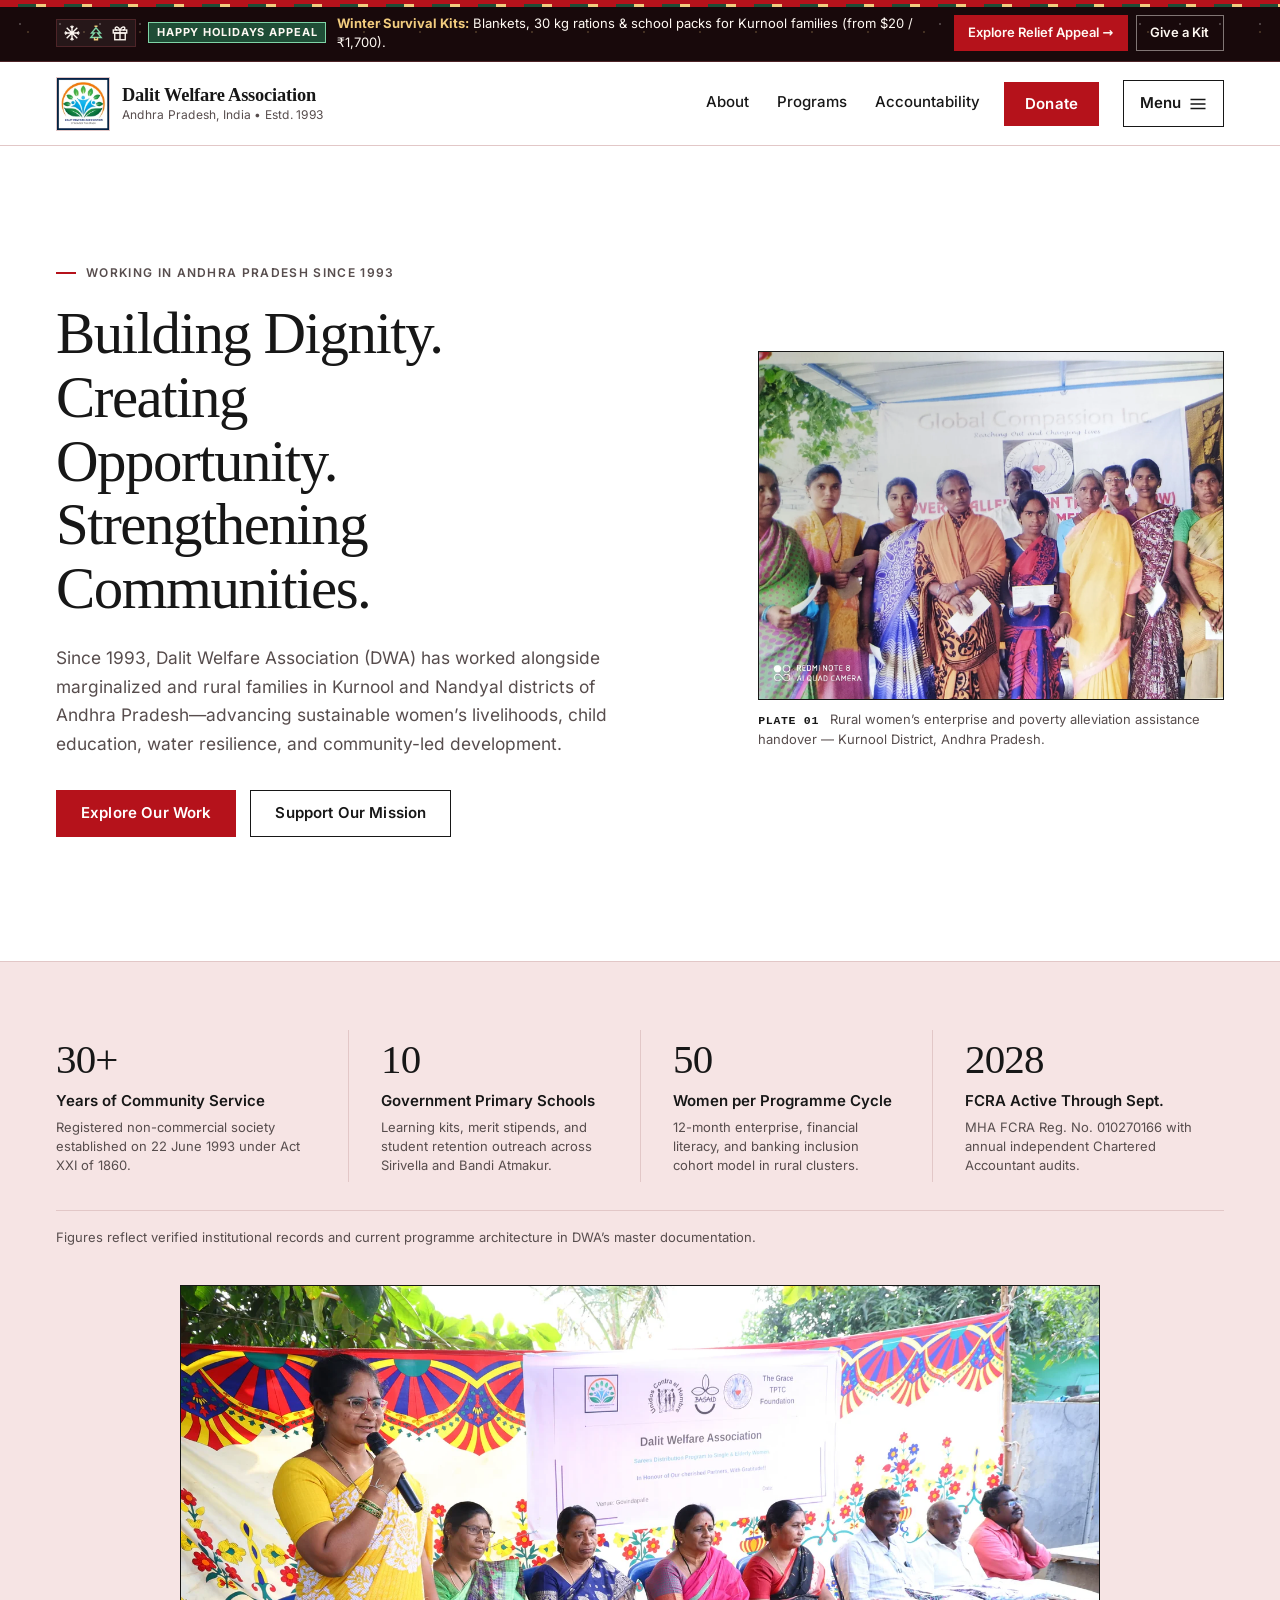
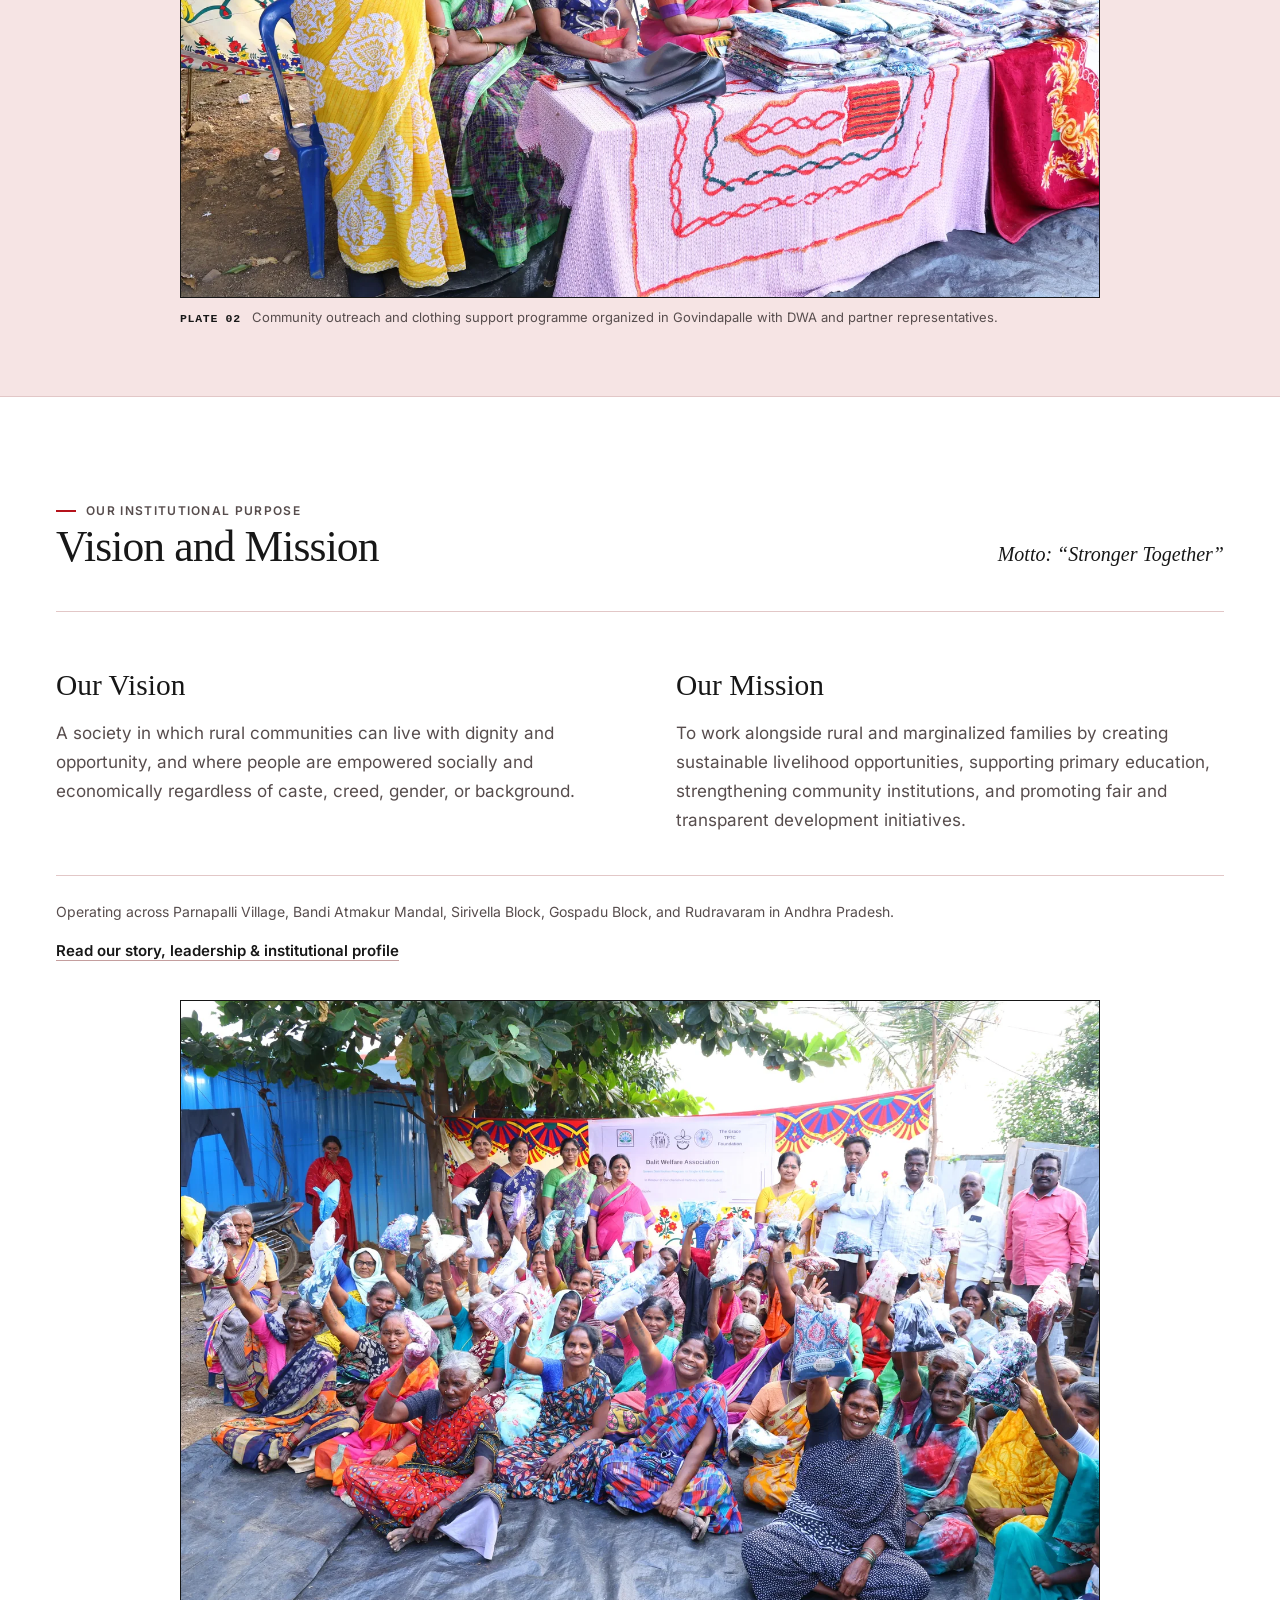
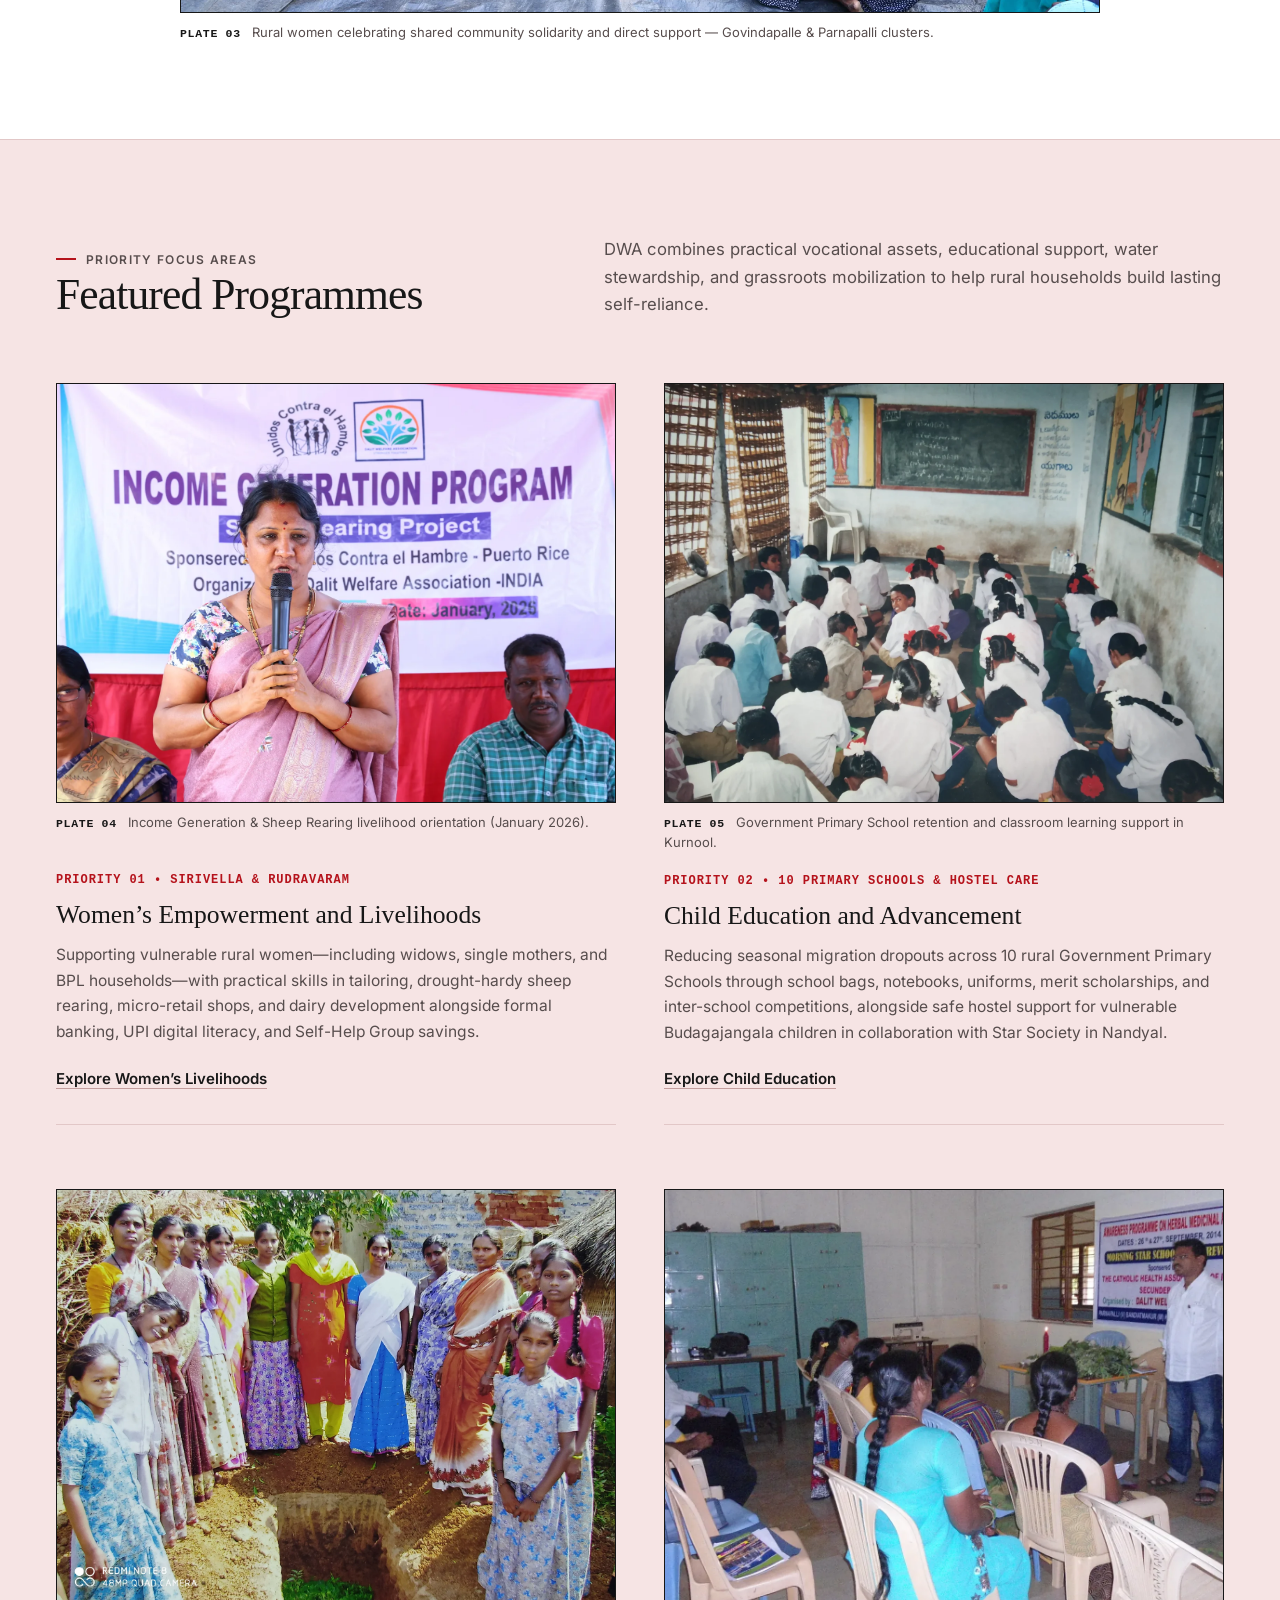
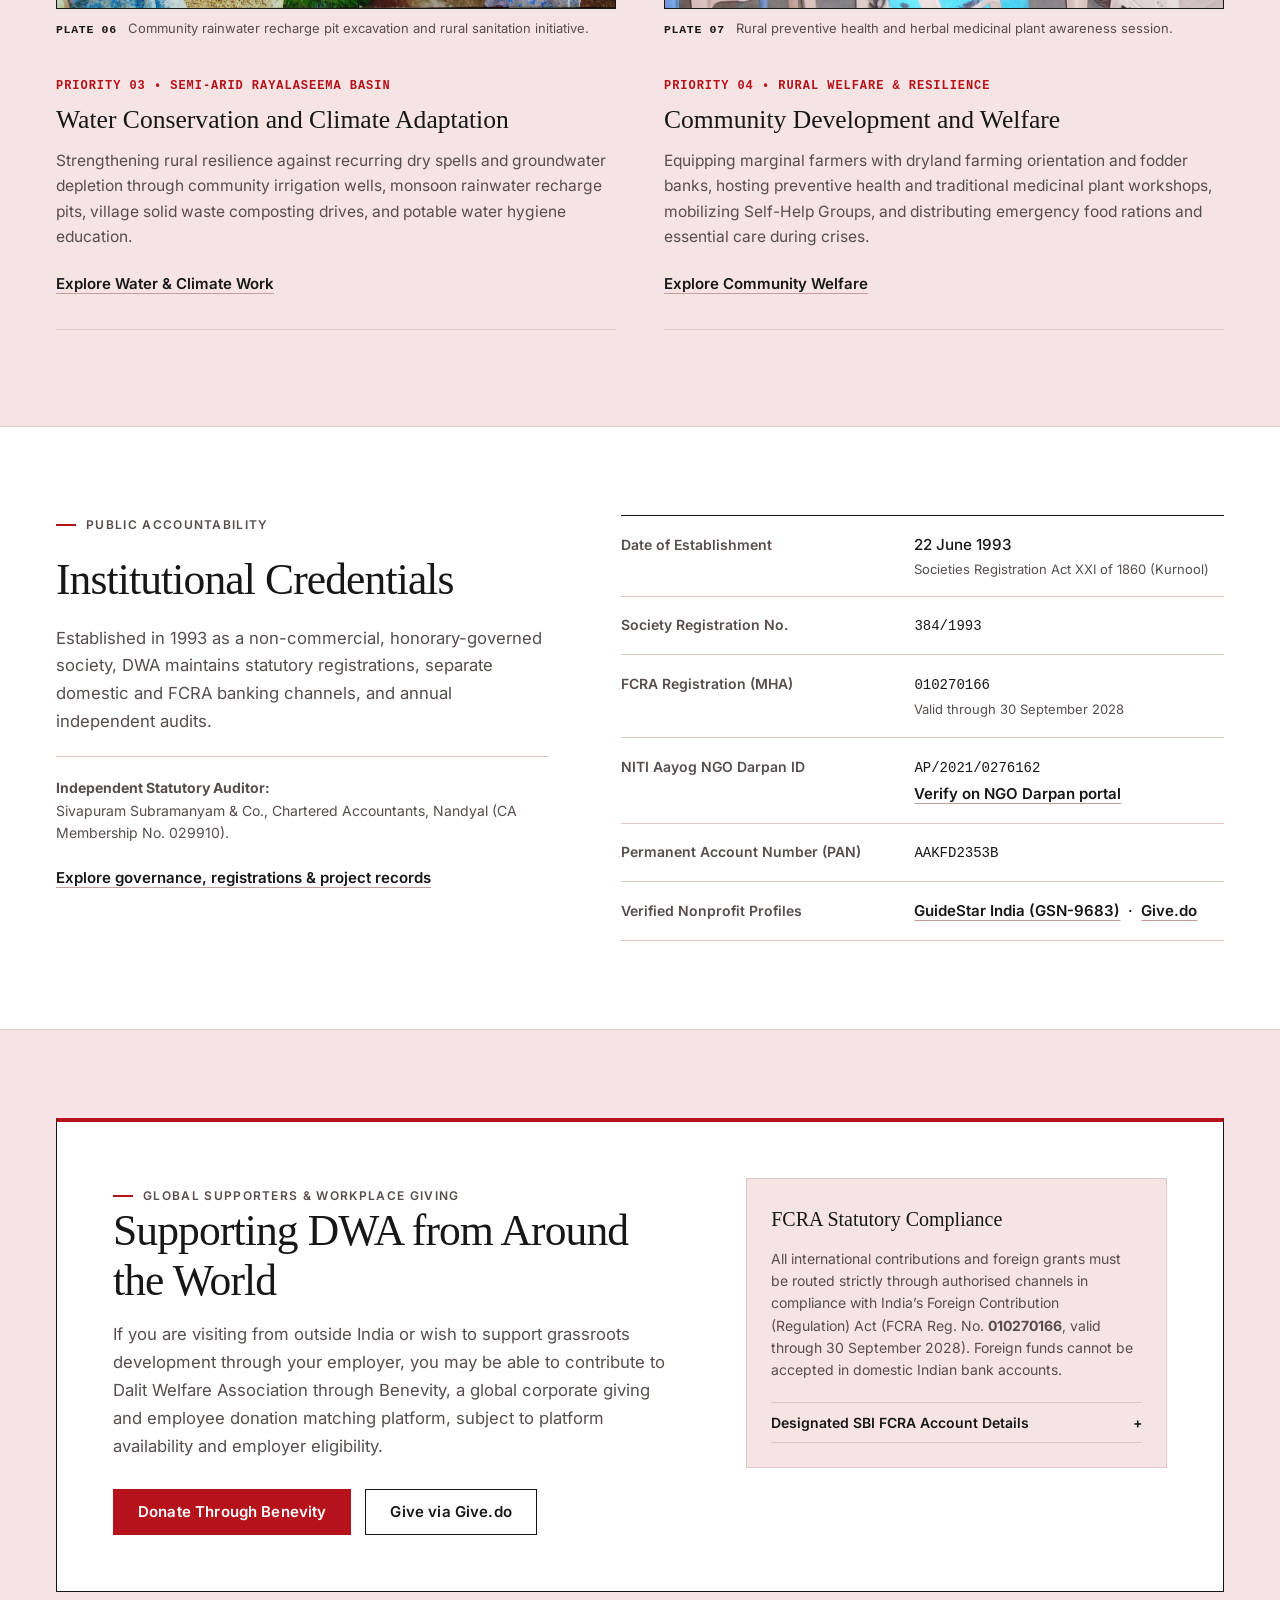
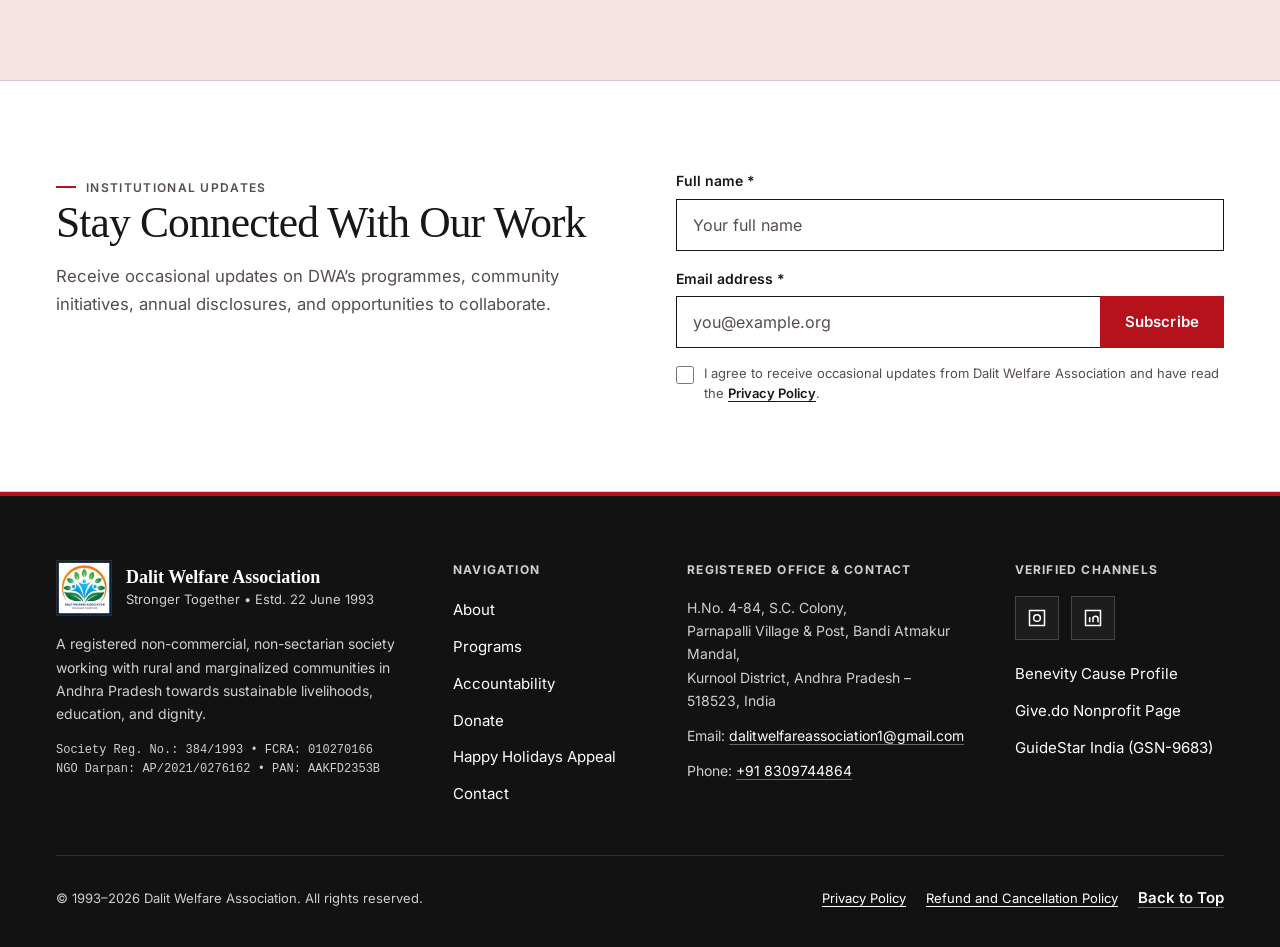
==== commit 40be4b0c: "Use self-hosted Inter body font, align top banner and forms, remove coordinator name on campaign pag" ====
--- a/index.html
+++ b/index.html
@@ -3,6 +3,16 @@
 <head>
   <meta charset="UTF-8">
   <meta name="viewport" content="width=device-width, initial-scale=1.0">
+
+  <!-- Google tag (gtag.js) -->
+  <script async src="https://www.googletagmanager.com/gtag/js?id=G-67XGYJ70TD"></script>
+  <script>
+    window.dataLayer = window.dataLayer || [];
+    function gtag(){dataLayer.push(arguments);}
+    gtag('js', new Date());
+
+    gtag('config', 'G-67XGYJ70TD');
+  </script>
   <title>Dalit Welfare Association (DWA) — Andhra Pradesh NGO</title>
   <meta name="description" content="Established June 1993 in Kurnool, Dalit Welfare Association empowers rural communities in Andhra Pradesh via women's livelihoods, education &amp; water resilience.">
   <meta name="robots" content="index, follow">
@@ -33,6 +43,7 @@
   <link rel="icon" type="image/png" sizes="64x64" href="assets/images/favicon-64.png">
   <link rel="apple-touch-icon" sizes="180x180" href="assets/images/apple-touch-icon.png">
   <link rel="preload" as="image" href="assets/images/dwa-logo-sm.webp" type="image/webp">
+  <link rel="preload" as="font" href="assets/fonts/inter-var-latin.woff2" type="font/woff2" crossorigin>
 
   <!-- Local Production Stylesheet (Zero External CDN Dependencies) -->
   <link rel="stylesheet" href="assets/css/styles.css">
@@ -120,7 +131,7 @@
               <polygon stroke="#7FD4A6" points="12 5 6 12 10 12 5 18 19 18 14 12 18 12 12 5"></polygon>
               <path stroke="#F2CC7E" d="M10 18v3h4v-3"></path>
             </svg>
-            <svg class="holiday-icon-svg holiday-anim-float" viewBox="0 0 24 24" fill="none" stroke="currentColor" stroke-width="1.8">
+            <svg class="holiday-icon-svg" viewBox="0 0 24 24" fill="none" stroke="currentColor" stroke-width="1.8">
               <rect x="3" y="8" width="18" height="4"></rect>
               <rect x="5" y="12" width="14" height="9"></rect>
               <path d="M12 8v13M8 8c-1.5 0-2.5-1-2.5-2.2S6.8 3.5 8.5 4.2C10.1 4.9 12 8 12 8s1.9-3.1 3.5-3.8C17.2 3.5 18.5 4.5 18.5 5.8S17.5 8 16 8"></path>
@@ -128,9 +139,9 @@
           </div>
           <div class="holiday-banner-copy">
             <span class="holiday-banner-tag">Happy Holidays Appeal</span>
-            <span class="holiday-banner-text">
-              <strong>Winter Survival Kits:</strong> Warm blankets, 30 kg food rations &amp; school packs for drought-hit Kurnool families (from $20 / ₹1,700).
-            </span>
+            <p class="holiday-banner-text">
+              <strong>Winter Survival Kits:</strong> Blankets, 30 kg rations &amp; school packs for Kurnool families (from $20 / ₹1,700).
+            </p>
           </div>
         </div>
         <div class="holiday-banner-actions">
--- a/assets/css/styles.css
+++ b/assets/css/styles.css
@@ -3,6 +3,15 @@
    Monochrome Editorial System with Restrained Accent Red
    Zero external CDN dependencies | Strictly square geometry (border-radius: 0)
    ========================================================================== */
+
+@font-face {
+  font-family: 'Inter';
+  font-style: normal;
+  font-weight: 100 900;
+  font-display: swap;
+  src: url('../fonts/inter-var-latin.woff2') format('woff2-variations'),
+       url('../fonts/inter-var-latin.woff2') format('woff2');
+}
 
 :root {
   /* Color Palette: White Primary + Saturated Red-Tinted Alternate Sections + Black Footer */
@@ -26,9 +35,9 @@
   --footer-border: #2F2B2B;
   --footer-accent: #F5737A;
 
-  /* Typography (Zero external font network requests) */
+  /* Typography (Self-hosted Inter body font; zero external CDN requests) */
   --font-serif: 'Source Serif 4', 'Noto Serif', 'Liberation Serif', Georgia, 'Times New Roman', serif;
-  --font-sans: 'Inter', 'Noto Sans', 'Liberation Sans', system-ui, -apple-system, BlinkMacSystemFont, 'Segoe UI', Roboto, sans-serif;
+  --font-sans: 'Inter', system-ui, -apple-system, BlinkMacSystemFont, 'Segoe UI', Roboto, sans-serif;
   --font-mono: ui-monospace, 'SFMono-Regular', Menlo, Monaco, Consolas, monospace;
 
   /* Layout & Spacing */
@@ -145,7 +154,9 @@
 }
 
 button,
-input {
+input,
+select,
+textarea {
   font: inherit;
   color: inherit;
 }
@@ -1214,8 +1225,15 @@
   display: flex;
   flex-direction: column;
   align-items: flex-start;
+  height: 100%;
   padding-bottom: 2rem;
   border-bottom: 1px solid var(--border-color);
+}
+
+@media (min-width: 768px) {
+  .programs-grid .photo-figure .photo-caption {
+    min-height: 2.9em;
+  }
 }
 
 .programme-meta {
@@ -1245,7 +1263,8 @@
 }
 
 .programme-action {
-  margin-top: 1.125rem;
+  margin-top: auto;
+  padding-top: 1.25rem;
 }
 
 /* ==========================================================================
@@ -1558,6 +1577,17 @@
   .newsletter-input-row .form-input {
     border-right: none;
   }
+}
+
+.newsletter-input-row .form-input {
+  flex: 1 1 auto;
+  min-width: 0;
+}
+
+.newsletter-input-row .btn {
+  min-height: 48px;
+  white-space: nowrap;
+  flex-shrink: 0;
 }
 
 .form-input::placeholder {
@@ -2634,6 +2664,10 @@
 }
 
 .fund-btn {
+  display: flex;
+  flex-direction: column;
+  justify-content: flex-start;
+  height: 100%;
   text-align: left;
   padding: 1rem;
   border: 1px solid var(--border-color);
@@ -2702,6 +2736,15 @@
   .form-grid--2col {
     grid-template-columns: 1fr 1fr;
   }
+}
+
+.form-grid--2col > div {
+  display: flex;
+  flex-direction: column;
+}
+
+.form-grid--2col > div .form-input {
+  margin-top: auto;
 }
 
 .form-select,
@@ -2805,8 +2848,8 @@
 }
 
 @keyframes holidayFloat {
-  0%, 100% { transform: translateY(0); }
-  50% { transform: translateY(-4px); }
+  0%, 100% { opacity: 0.88; transform: scale(1); }
+  50% { opacity: 1; transform: scale(1.06); }
 }
 
 /* Site-Wide Top Campaign Banner */
@@ -2845,7 +2888,7 @@
   z-index: 2;
   display: flex;
   flex-direction: column;
-  align-items: flex-start;
+  align-items: stretch;
   justify-content: space-between;
   gap: 0.65rem;
 }
@@ -2854,21 +2897,16 @@
   .holiday-banner-inner {
     flex-direction: row;
     align-items: center;
-    gap: 1.5rem;
+    gap: 1rem;
   }
 }
 
 .holiday-banner-lead {
   display: flex;
-  align-items: flex-start;
+  align-items: center;
   gap: 0.75rem;
+  flex: 1 1 auto;
   min-width: 0;
-}
-
-@media (min-width: 768px) {
-  .holiday-banner-lead {
-    align-items: center;
-  }
 }
 
 .holiday-banner-icons {
@@ -2876,7 +2914,7 @@
   align-items: center;
   gap: 0.35rem;
   flex-shrink: 0;
-  padding: 0.3rem 0.45rem;
+  padding: 0.25rem 0.4rem;
   background-color: rgba(255, 255, 255, 0.06);
   border: 1px solid var(--holiday-border);
 }
@@ -2900,30 +2938,51 @@
   animation: holidayFloat 3.4s ease-in-out infinite;
 }
 
+.holiday-top-banner .holiday-anim-float {
+  animation: none;
+}
+
 .holiday-banner-copy {
   display: flex;
-  flex-wrap: wrap;
-  align-items: center;
-  gap: 0.4rem 0.65rem;
-  font-size: 0.84rem;
+  flex-direction: column;
+  align-items: flex-start;
+  gap: 0.3rem;
+  font-size: 0.8125rem;
   line-height: 1.4;
   color: var(--holiday-ivory);
   min-width: 0;
 }
 
+@media (min-width: 1140px) {
+  .holiday-banner-copy {
+    flex-direction: row;
+    align-items: center;
+    flex-wrap: nowrap;
+    gap: 0.65rem;
+  }
+}
+
 .holiday-banner-tag {
   display: inline-flex;
   align-items: center;
   gap: 0.35rem;
-  padding: 0.16rem 0.5rem;
+  flex-shrink: 0;
+  padding: 0.2rem 0.5rem;
   background-color: var(--holiday-pine);
   border: 1px solid var(--holiday-pine-light);
   color: var(--holiday-ivory);
   font-size: 0.6875rem;
   font-weight: 700;
+  line-height: 1.2;
   letter-spacing: 0.08em;
   text-transform: uppercase;
   white-space: nowrap;
+}
+
+.holiday-banner-text {
+  display: block;
+  margin: 0;
+  line-height: 1.4;
 }
 
 .holiday-banner-text strong {
@@ -2949,6 +3008,8 @@
   border: 1px solid var(--accent-red);
   font-size: 0.8125rem;
   font-weight: 600;
+  line-height: 1;
+  white-space: nowrap;
   text-decoration: none;
   transition: background-color 0.18s ease, border-color 0.18s ease;
 }
@@ -2969,6 +3030,8 @@
   border: 1px solid rgba(255, 249, 243, 0.45);
   font-size: 0.8125rem;
   font-weight: 600;
+  line-height: 1;
+  white-space: nowrap;
   text-decoration: none;
   transition: background-color 0.18s ease, border-color 0.18s ease;
 }
